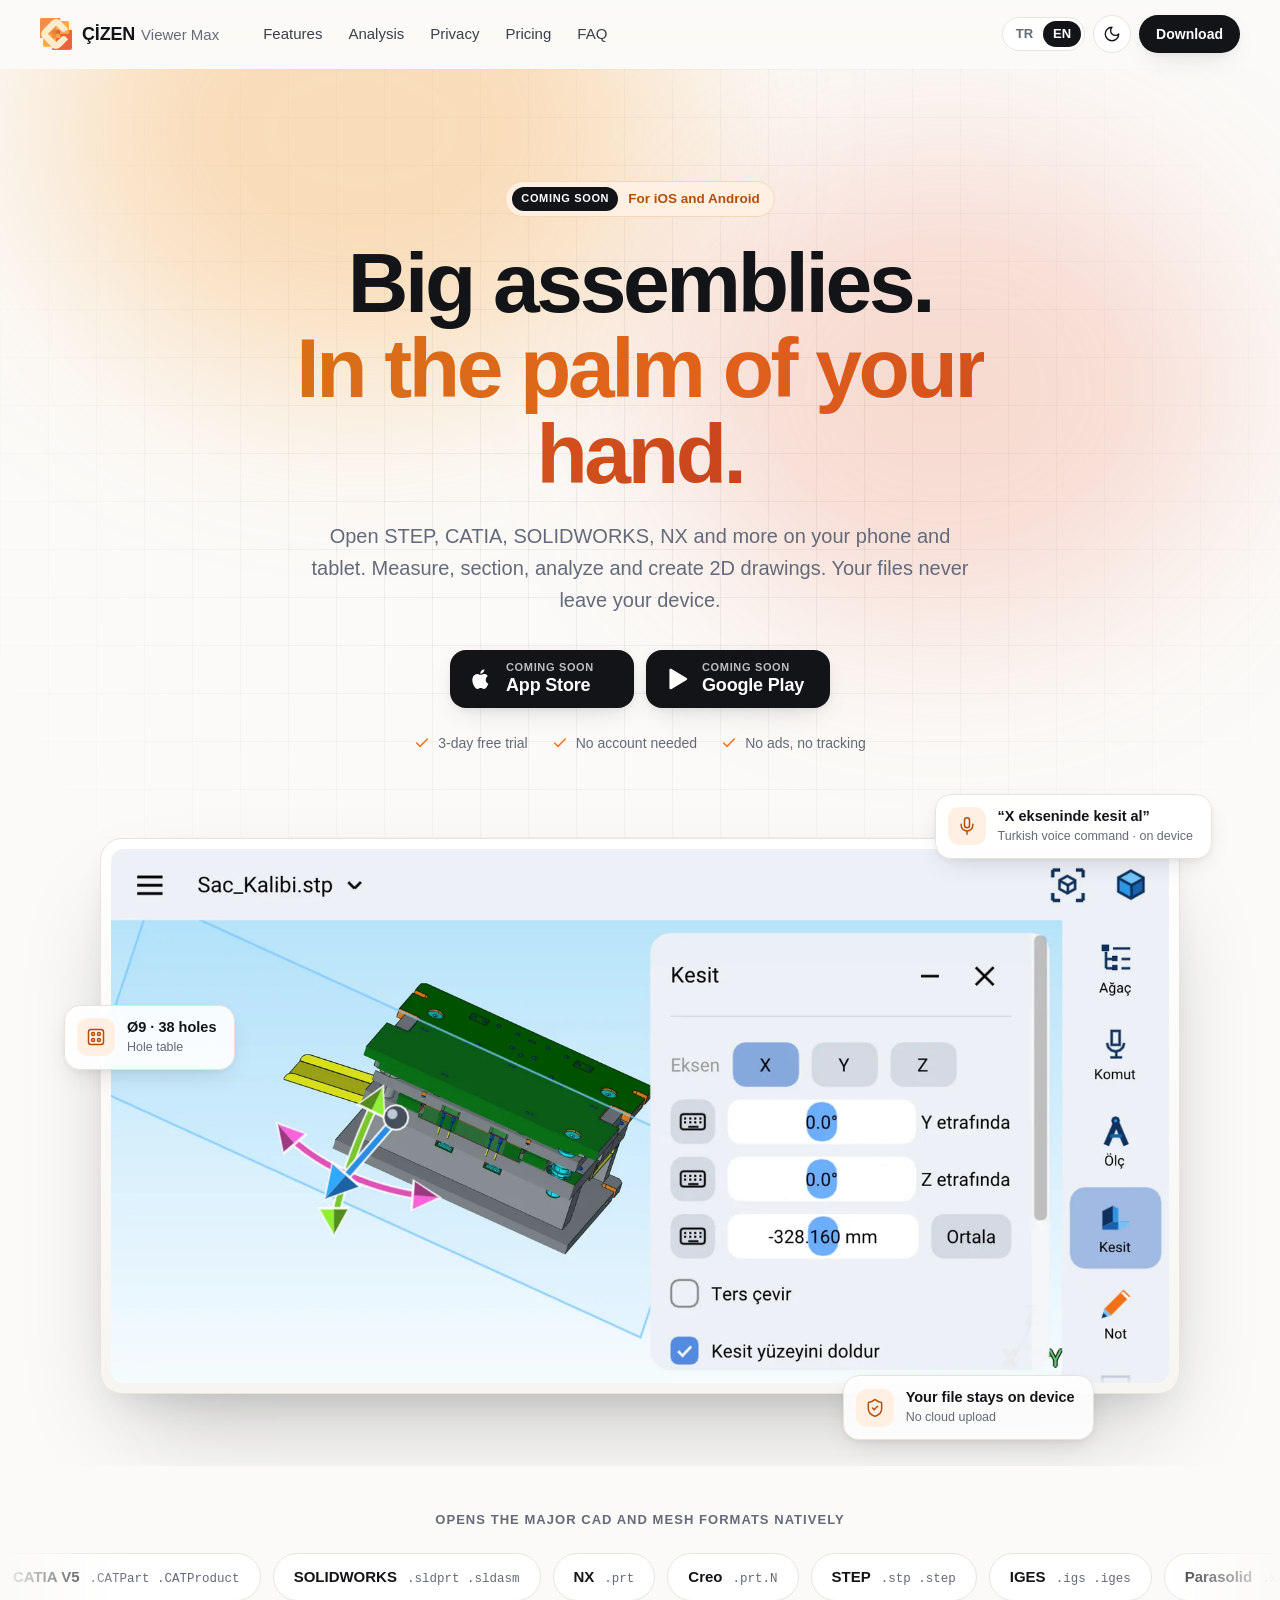
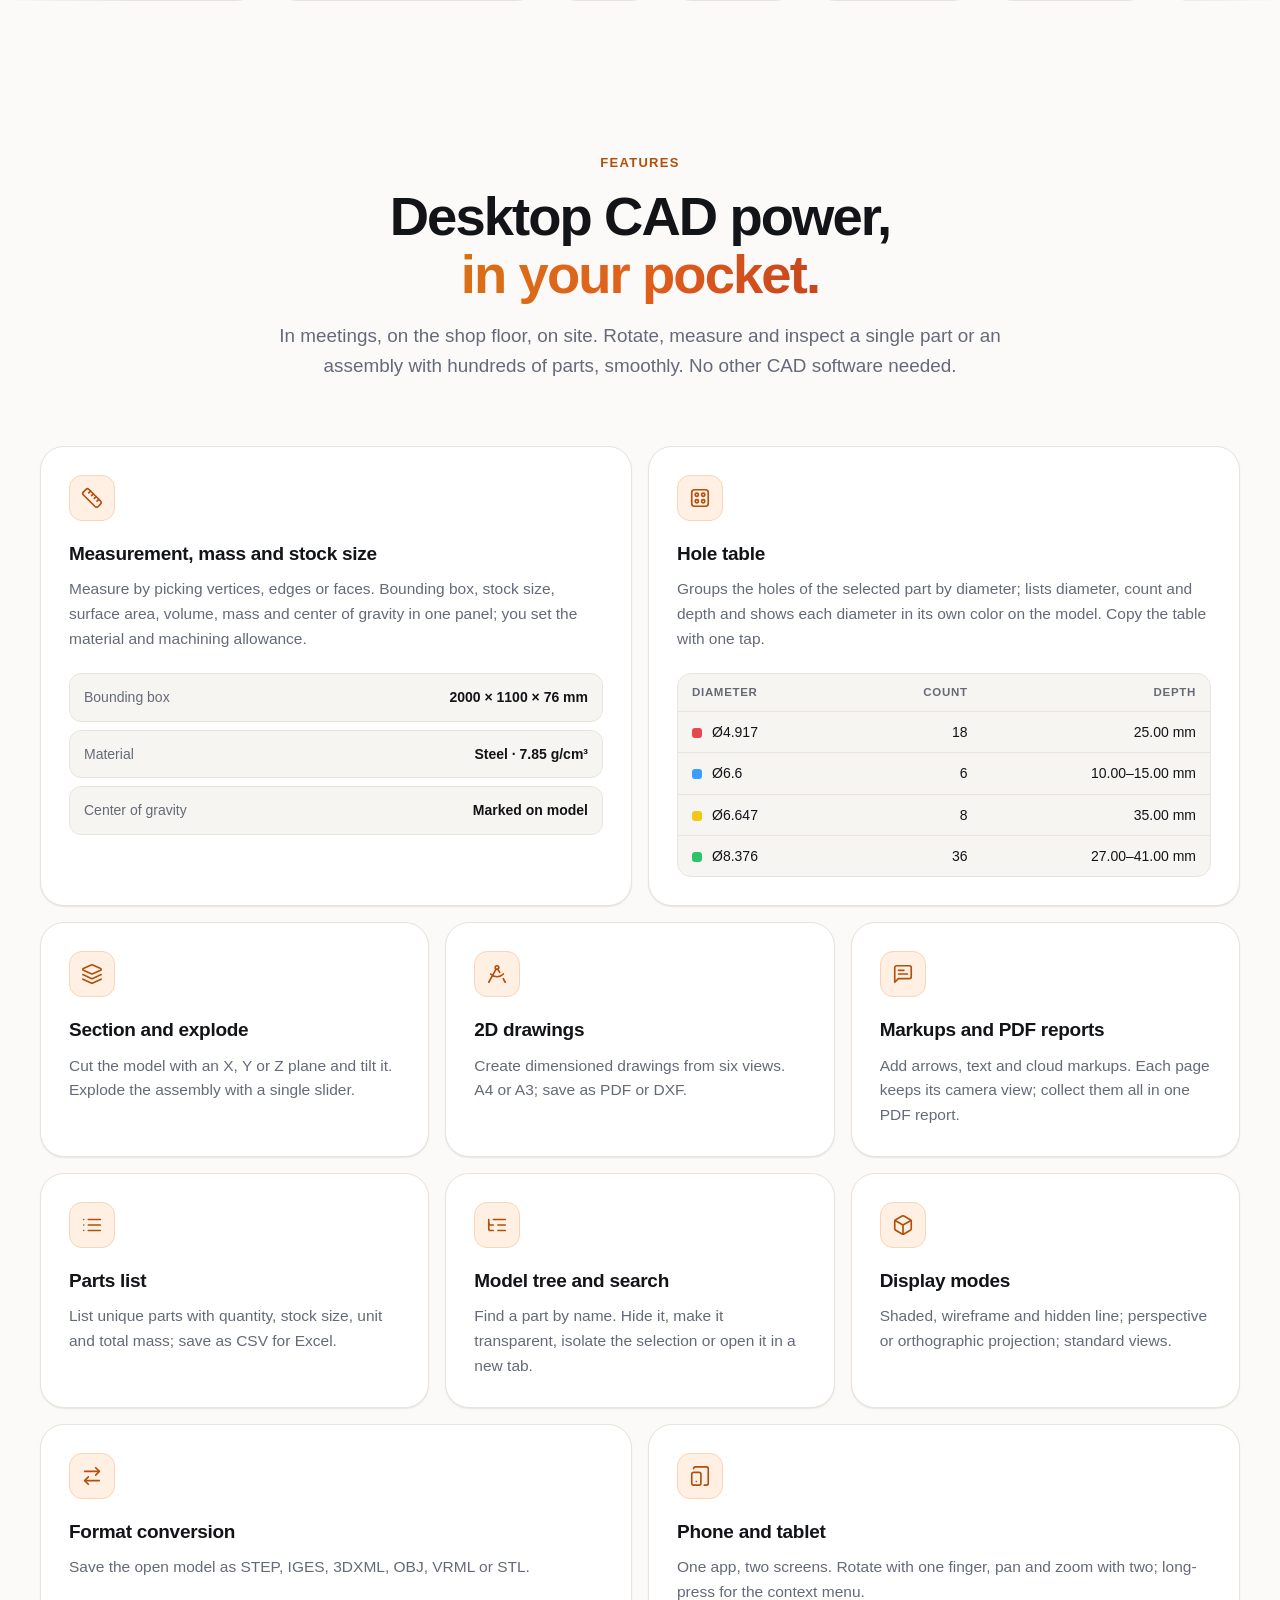
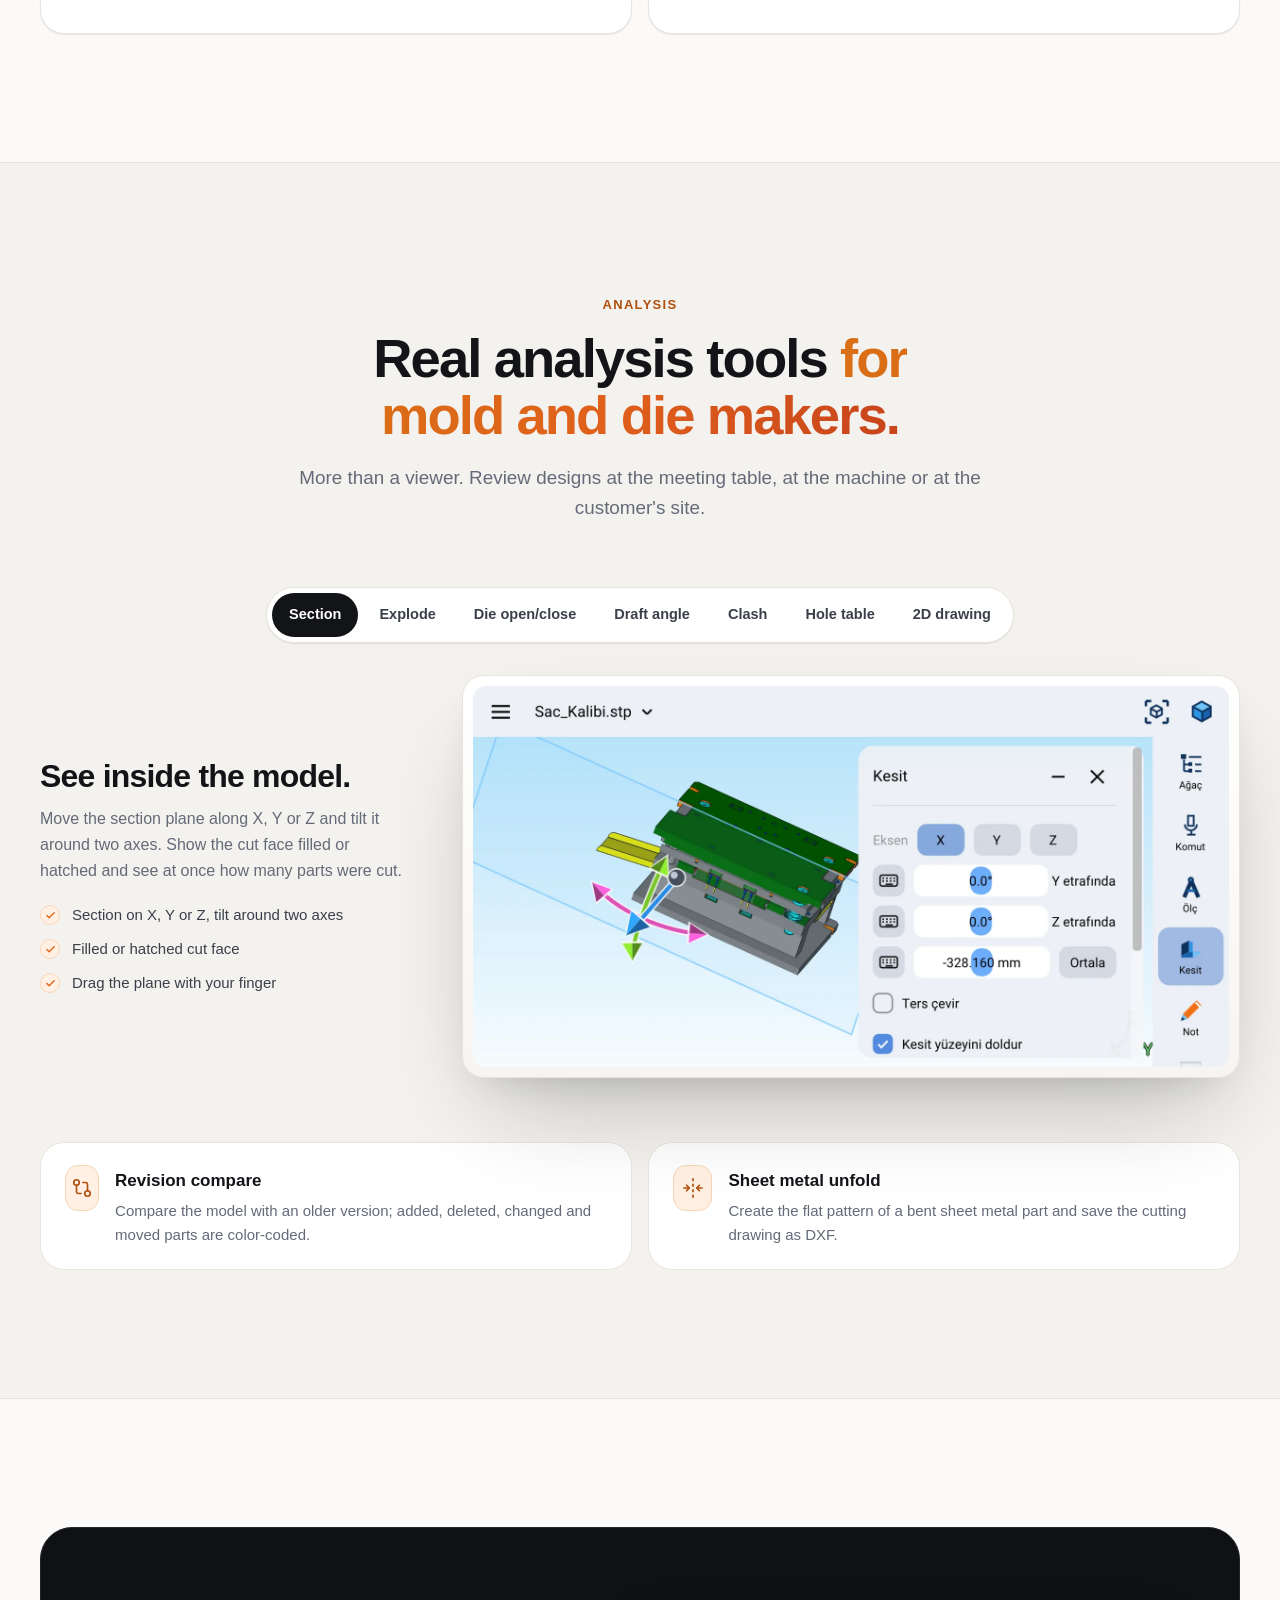
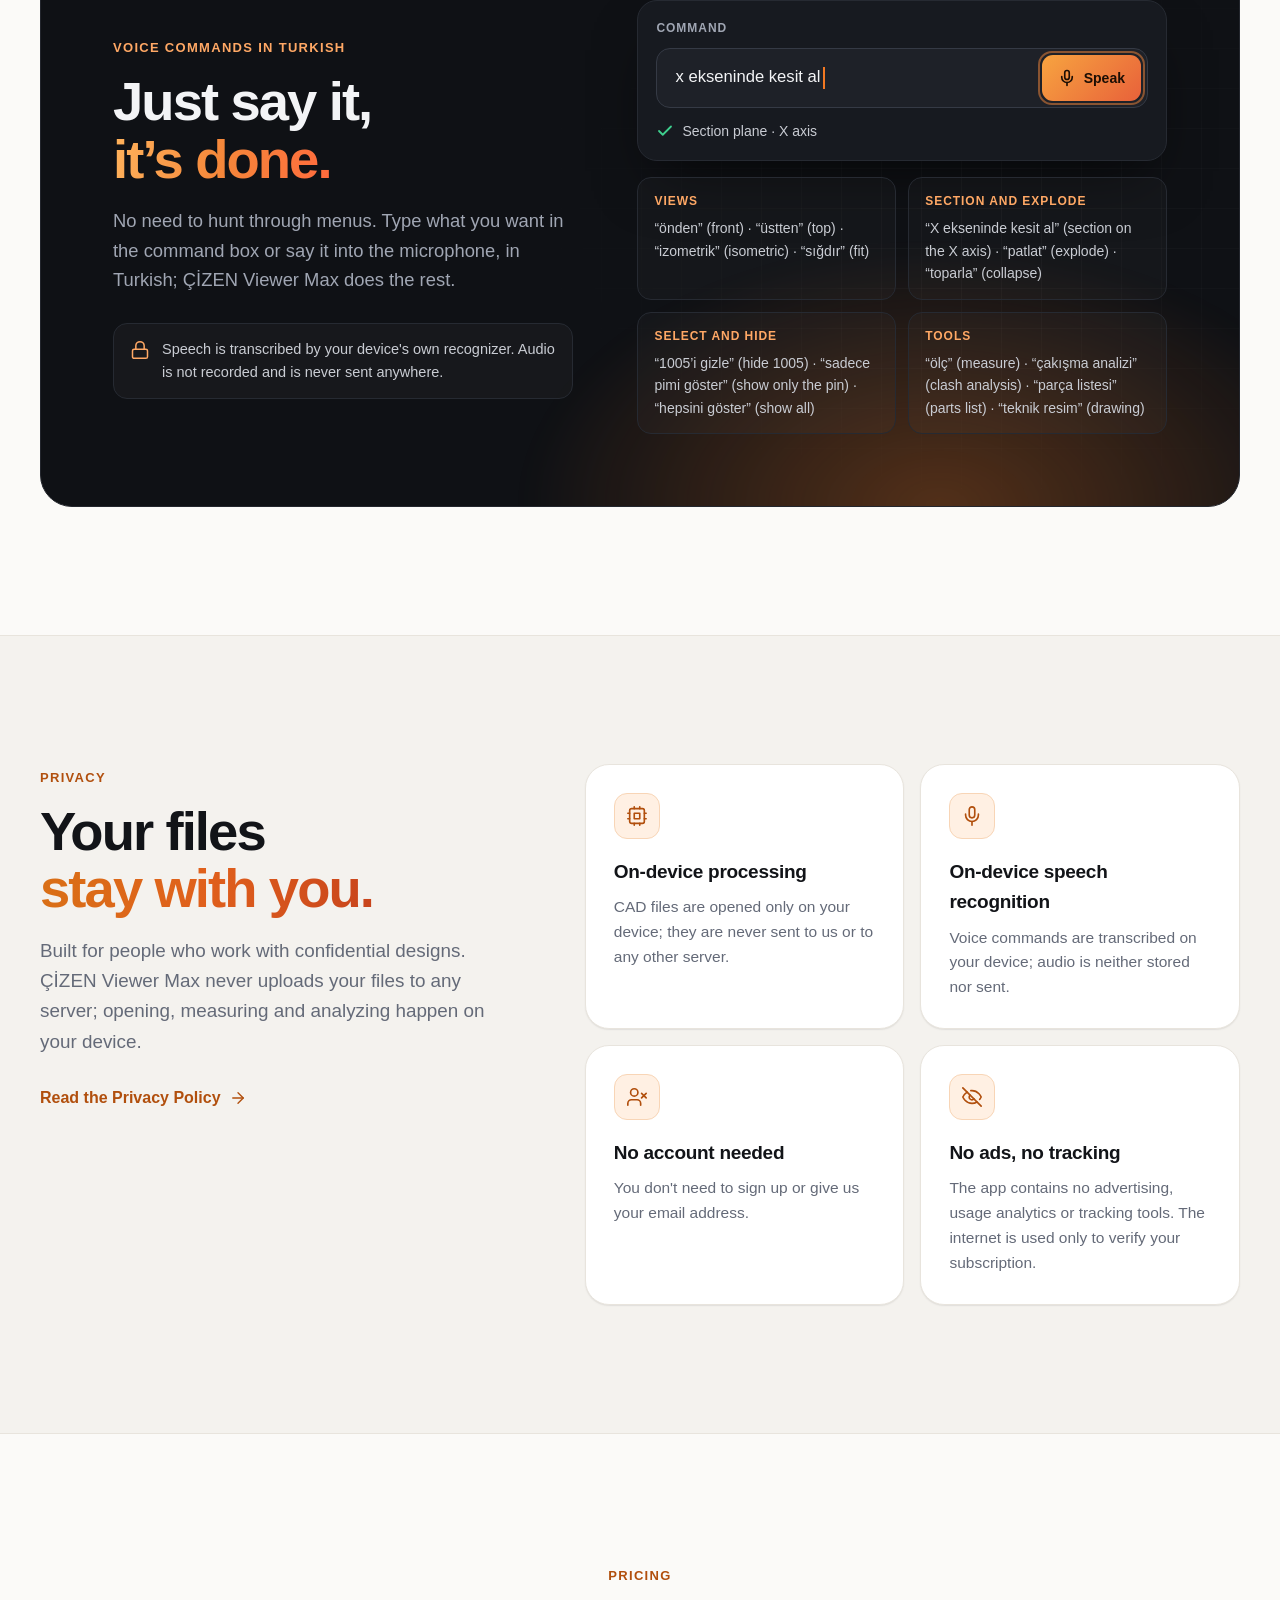
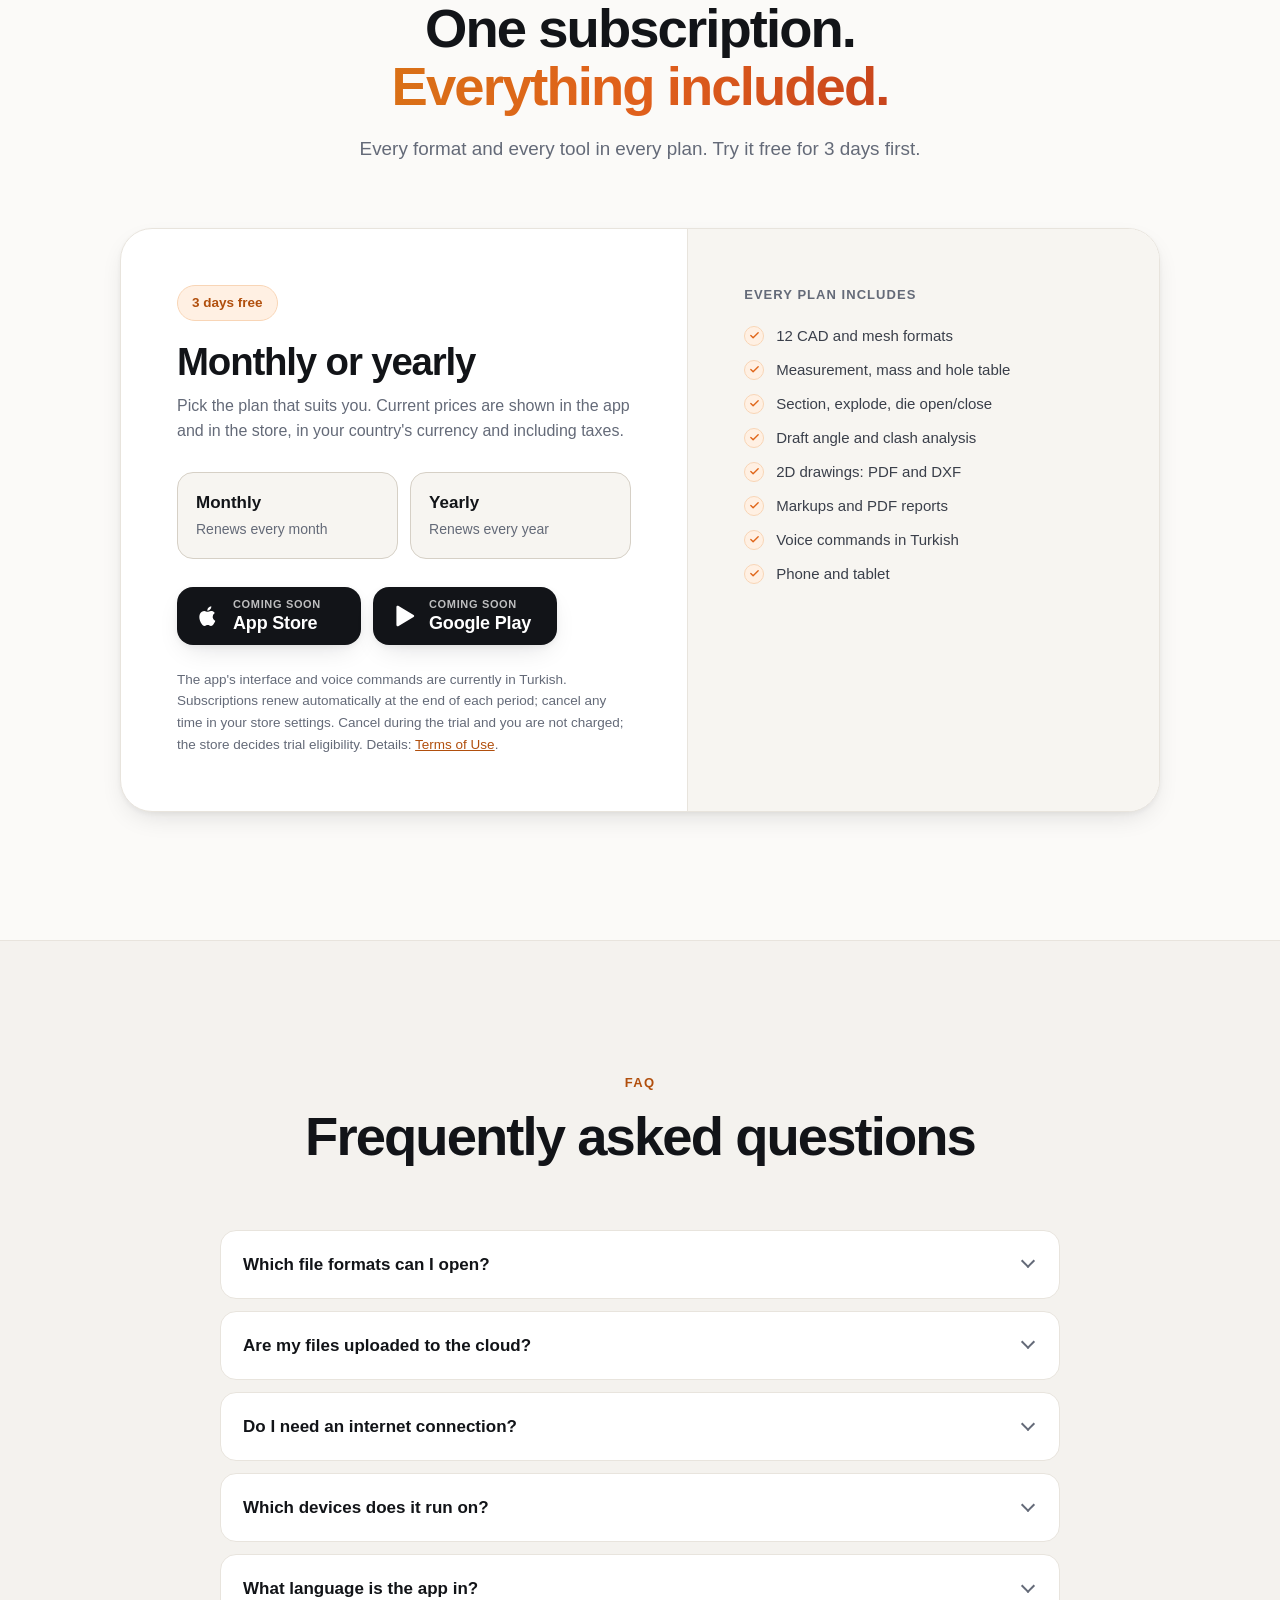
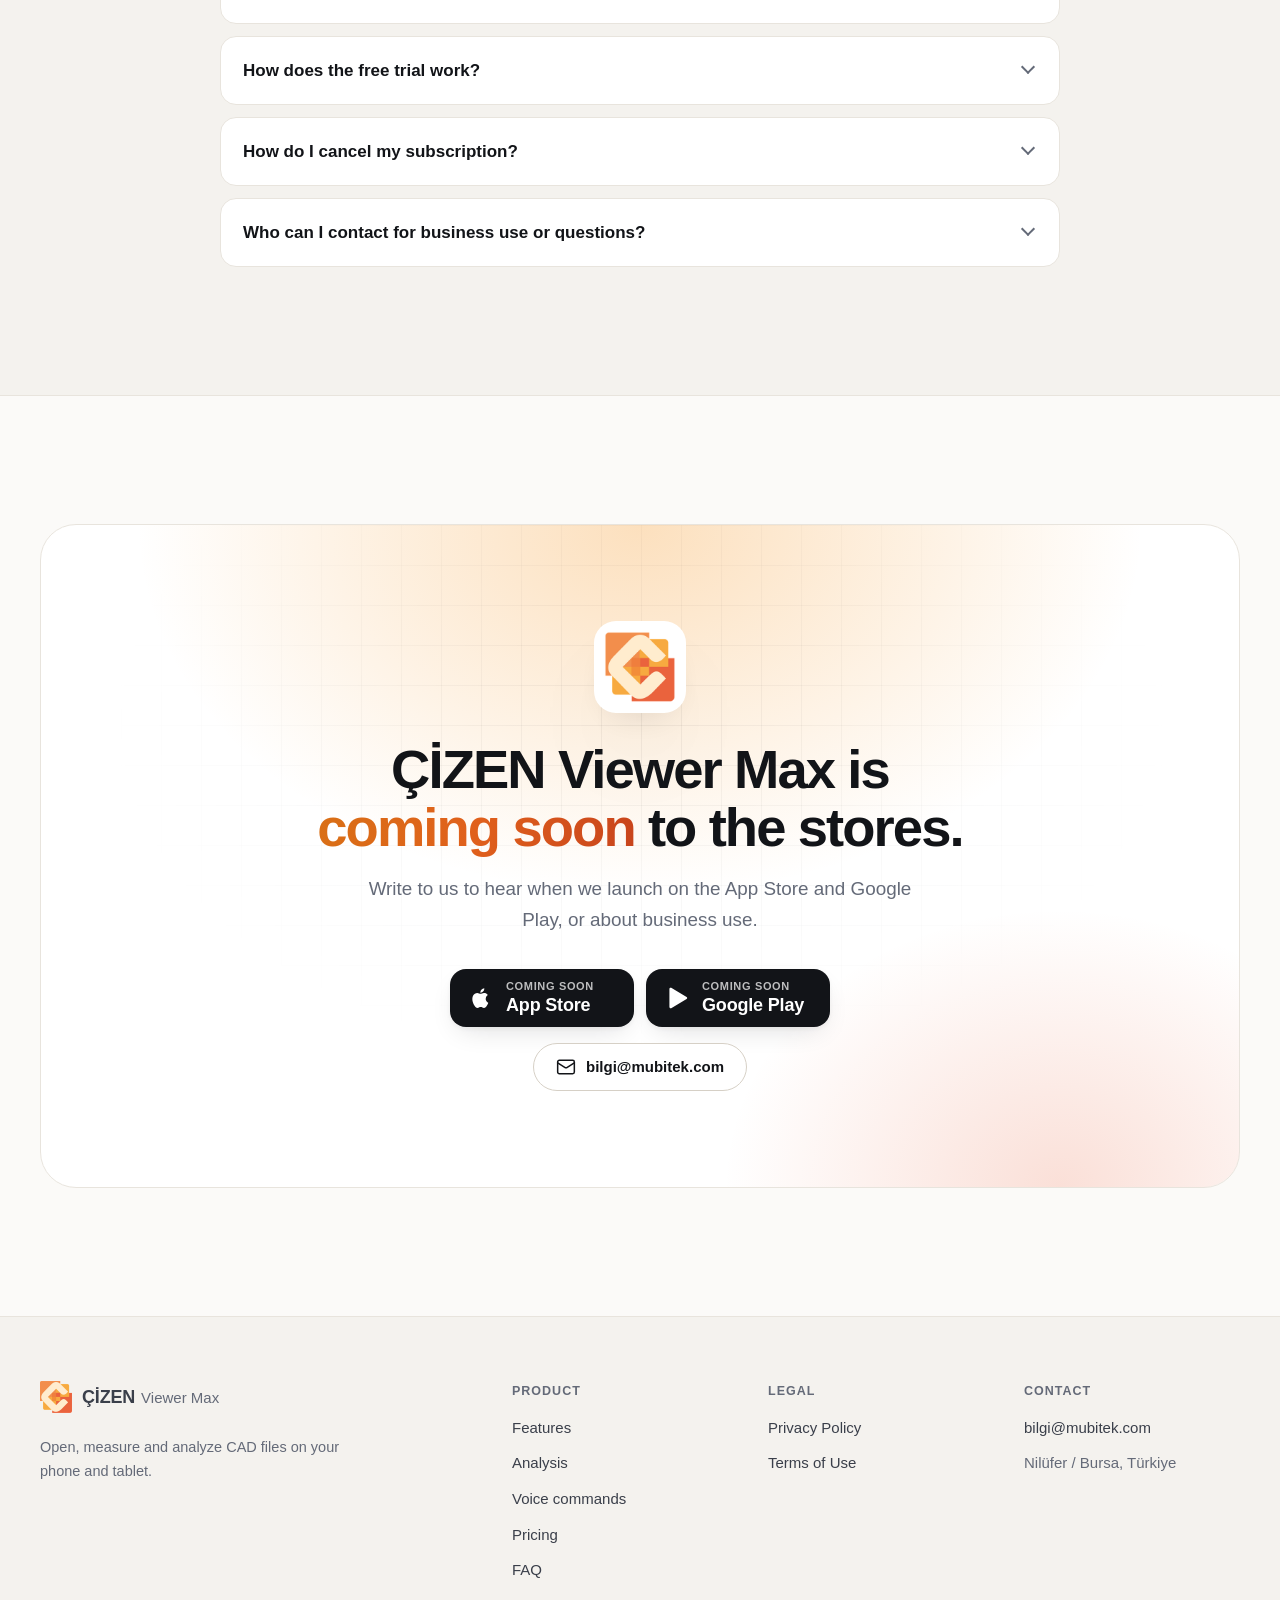
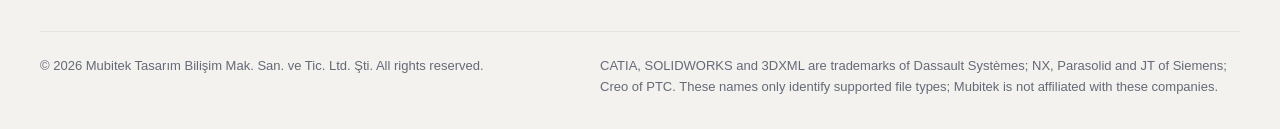
==== en/index.html @ 4d15fd70 "feat: publish the ÇİZEN Viewer Max website Add the Turkish and English marketing pages, privacy poli" ====
<!doctype html>
<html lang="en">
<head>
<meta charset="utf-8">
<meta name="viewport" content="width=device-width, initial-scale=1, viewport-fit=cover">
<title>ÇİZEN Viewer Max · Open CAD files on your phone and tablet</title>
<meta name="description" content="Open STEP, CATIA, SOLIDWORKS, NX, Creo and more on iPhone, iPad and Android. Measure, section, analyze and create 2D drawings. Your files never leave your device.">
<link rel="canonical" href="https://evoksoftwareorganization.github.io/cizenviewer-max-web/en/">
<link rel="alternate" hreflang="tr" href="https://evoksoftwareorganization.github.io/cizenviewer-max-web/">
<link rel="alternate" hreflang="en" href="https://evoksoftwareorganization.github.io/cizenviewer-max-web/en/">
<link rel="alternate" hreflang="x-default" href="https://evoksoftwareorganization.github.io/cizenviewer-max-web/">
<meta property="og:url" content="https://evoksoftwareorganization.github.io/cizenviewer-max-web/en/">
<meta name="theme-color" content="#fbfaf8" media="(prefers-color-scheme: light)">
<meta name="theme-color" content="#0a0b0e" media="(prefers-color-scheme: dark)">
<meta property="og:type" content="website">
<meta property="og:site_name" content="ÇİZEN Viewer Max">
<meta property="og:title" content="ÇİZEN Viewer Max · Open CAD files on your phone and tablet">
<meta property="og:description" content="Open STEP, CATIA, SOLIDWORKS, NX, Creo and more on iPhone, iPad and Android. Measure, section, analyze and create 2D drawings. Your files never leave your device.">
<meta property="og:image" content="https://evoksoftwareorganization.github.io/cizenviewer-max-web/assets/img/og-image.jpg">
<meta property="og:image:width" content="1200">
<meta property="og:image:height" content="628">
<meta property="og:locale" content="en_US">
<meta name="twitter:card" content="summary_large_image">
<link rel="icon" type="image/png" sizes="32x32" href="../assets/img/favicon-32.png">
<link rel="icon" type="image/png" sizes="64x64" href="../assets/img/favicon-64.png">
<link rel="apple-touch-icon" href="../assets/img/apple-touch-icon.png">
<link rel="stylesheet" href="../assets/style.css?v=20261118-1">
<script>(function(){var d=document.documentElement,t;d.classList.add('js');try{t=localStorage.getItem('cizen-theme')}catch(e){}if(t!=='light'&&t!=='dark'){t=window.matchMedia&&matchMedia('(prefers-color-scheme: dark)').matches?'dark':'light'}d.setAttribute('data-theme',t)})();</script>
<script src="../assets/site.js?v=20261118-1" defer></script>
<script type="application/ld+json">{"@context": "https://schema.org", "@type": "SoftwareApplication", "name": "ÇİZEN Viewer Max", "operatingSystem": "iOS, iPadOS, Android", "applicationCategory": "DesignApplication", "description": "Open STEP, CATIA, SOLIDWORKS, NX, Creo and more on iPhone, iPad and Android. Measure, section, analyze and create 2D drawings. Your files never leave your device.", "inLanguage": "en", "url": "https://evoksoftwareorganization.github.io/cizenviewer-max-web/en/", "image": "https://evoksoftwareorganization.github.io/cizenviewer-max-web/assets/img/og-image.jpg", "publisher": {"@type": "Organization", "name": "Mubitek Tasarım Bilişim Mak. San. ve Tic. Ltd. Şti.", "email": "bilgi@mubitek.com"}}</script>
</head>
<body>
<a class="skip" href="#main">Skip to content</a>
<header class="nav" data-nav>
  <div class="container nav-inner">
    <a class="brand" href="../en/" aria-label="ÇİZEN Viewer Max – Home">
      <img src="../assets/img/mark.png" width="32" height="32" alt="">
      <span class="brand-name">ÇİZEN<span>Viewer Max</span></span>
    </a>
    <nav class="nav-links" id="nav-menu" aria-label="Main menu">
        <a href="#features">Features</a>
        <a href="#analysis">Analysis</a>
        <a href="#privacy">Privacy</a>
        <a href="#pricing">Pricing</a>
        <a href="#faq">FAQ</a>
    </nav>
    <div class="nav-actions">
      <div class="lang" role="group" aria-label="Language"><a href="../" hreflang="tr" lang="tr">TR</a><span aria-current="true">EN</span></div>
      <button class="icon-btn theme-toggle" type="button" aria-label="Dark mode" aria-pressed="false" data-theme-toggle><svg class="i i-moon" viewBox="0 0 24 24" aria-hidden="true"><path d="M12 3a6 6 0 0 0 9 9 9 9 0 1 1-9-9Z"/></svg><svg class="i i-sun" viewBox="0 0 24 24" aria-hidden="true"><circle cx="12" cy="12" r="4"/><path d="M12 2v2M12 20v2M4.93 4.93l1.41 1.41M17.66 17.66l1.41 1.41M2 12h2M20 12h2M6.34 17.66l-1.41 1.41M19.07 4.93l-1.41 1.41"/></svg></button>
      <a class="btn btn-sm btn-primary nav-cta" href="#download">Download</a>
      <button class="icon-btn menu-toggle" type="button" aria-label="Menu" aria-expanded="false" aria-controls="nav-menu" data-menu-toggle><svg class="i i-menu" viewBox="0 0 24 24" aria-hidden="true"><path d="M4 7h16M4 12h16M4 17h16"/></svg><svg class="i i-close" viewBox="0 0 24 24" aria-hidden="true"><path d="M18 6 6 18M6 6l12 12"/></svg></button>
    </div>
  </div>
</header>

<main id="main">
  <section class="hero">
    <div class="hero-bg" aria-hidden="true"><div class="grid-bg"></div><div class="glow g1"></div><div class="glow g2"></div></div>
    <div class="container">
      <div class="hero-copy">
        <span class="eyebrow"><b>Coming soon</b>For iOS and Android</span>
        <h1>Big assemblies.<br><span class="grad">In the palm of your hand.</span></h1>
        <p class="lead">Open STEP, CATIA, SOLIDWORKS, NX and more on your phone and tablet. Measure, section, analyze and create 2D drawings. Your files never leave your device.</p>
        <div class="store-row">
          <a class="store" data-store="ios"><svg viewBox="0 0 24 24" aria-hidden="true"><path d="M16.37 12.62c-.02-2.3 1.88-3.4 1.96-3.46-1.07-1.56-2.73-1.78-3.32-1.8-1.41-.14-2.76.83-3.48.83-.72 0-1.82-.81-3-.79-1.54.02-2.96.9-3.76 2.28-1.6 2.78-.41 6.9 1.15 9.16.76 1.1 1.67 2.34 2.86 2.3 1.15-.05 1.58-.74 2.97-.74 1.38 0 1.77.74 2.98.72 1.23-.02 2.01-1.12 2.76-2.23.87-1.28 1.23-2.52 1.25-2.58-.03-.01-2.4-.92-2.42-3.66zM14.1 5.86c.63-.77 1.06-1.83.94-2.89-.91.04-2.01.61-2.66 1.37-.58.67-1.1 1.76-.96 2.8 1.01.08 2.05-.51 2.68-1.28z"/></svg><span class="store-text"><small><span class="s-soon">Coming soon</span><span class="s-live">Download on the</span></small><strong>App Store</strong></span></a>
          <a class="store" data-store="android"><svg viewBox="0 0 24 24" aria-hidden="true"><path d="M5 3.6v16.8a1.1 1.1 0 0 0 1.66.95l14.2-8.4a1.1 1.1 0 0 0 0-1.9L6.66 2.65A1.1 1.1 0 0 0 5 3.6Z"/></svg><span class="store-text"><small><span class="s-soon">Coming soon</span><span class="s-live">Get it on</span></small><strong>Google Play</strong></span></a>
        </div>
        <ul class="hero-points">
          <li><svg class="i" viewBox="0 0 24 24" aria-hidden="true"><path d="M20 6 9 17l-5-5"/></svg>3-day free trial</li>
          <li><svg class="i" viewBox="0 0 24 24" aria-hidden="true"><path d="M20 6 9 17l-5-5"/></svg>No account needed</li>
          <li><svg class="i" viewBox="0 0 24 24" aria-hidden="true"><path d="M20 6 9 17l-5-5"/></svg>No ads, no tracking</li>
        </ul>
      </div>
      <div class="hero-visual">
        <figure class="shot-frame">
          <img class="shot-light" src="../assets/img/screens/kesit.webp" srcset="../assets/img/screens/kesit-960.webp 960w, ../assets/img/screens/kesit.webp 1600w" sizes="(max-width: 1100px) 100vw, 1080px" width="1600" height="808" alt="A die assembly sectioned on the X axis in ÇİZEN Viewer Max" fetchpriority="high">
          <img class="shot-dark" src="../assets/img/screens/tema-koyu.webp" srcset="../assets/img/screens/tema-koyu-960.webp 960w, ../assets/img/screens/tema-koyu.webp 1600w" sizes="(max-width: 1100px) 100vw, 1080px" width="1600" height="808" alt="A die assembly opened in dark theme in ÇİZEN Viewer Max" fetchpriority="high">
        </figure>
        <div class="float f1" aria-hidden="true"><span class="ic"><svg class="i" viewBox="0 0 24 24" aria-hidden="true"><rect x="3" y="3" width="18" height="18" rx="3"/><circle cx="8.5" cy="8.5" r="1.8"/><circle cx="15.5" cy="8.5" r="1.8"/><circle cx="8.5" cy="15.5" r="1.8"/><circle cx="15.5" cy="15.5" r="1.8"/></svg></span><span><strong>Ø9 · 38 holes</strong><small>Hole table</small></span></div>
        <div class="float f2" aria-hidden="true"><span class="ic"><svg class="i" viewBox="0 0 24 24" aria-hidden="true"><rect x="9" y="2" width="6" height="12" rx="3"/><path d="M19 10v1a7 7 0 0 1-14 0v-1"/><path d="M12 18v4"/></svg></span><span><strong lang="tr">“X ekseninde kesit al”</strong><small>Turkish voice command · on device</small></span></div>
        <div class="float f3" aria-hidden="true"><span class="ic"><svg class="i" viewBox="0 0 24 24" aria-hidden="true"><path d="M20 13c0 5-3.5 7.5-7.66 8.95a1 1 0 0 1-.67-.01C7.5 20.5 4 18 4 13V6a1 1 0 0 1 1-1c2 0 4.5-1.2 6.24-2.72a1.17 1.17 0 0 1 1.52 0C14.51 3.81 17 5 19 5a1 1 0 0 1 1 1z"/><path d="m9 12 2 2 4-4"/></svg></span><span><strong>Your file stays on device</strong><small>No cloud upload</small></span></div>
      </div>
    </div>
  </section>

  <section class="formats" aria-label="Opens the major CAD and mesh formats natively">
    <p class="formats-label">Opens the major CAD and mesh formats natively</p>
    <div class="marquee"><ul class="marquee-track"><li class="fmt"><b>CATIA V5</b><code>.CATPart .CATProduct</code></li><li class="fmt"><b>SOLIDWORKS</b><code>.sldprt .sldasm</code></li><li class="fmt"><b>NX</b><code>.prt</code></li><li class="fmt"><b>Creo</b><code>.prt.N</code></li><li class="fmt"><b>STEP</b><code>.stp .step</code></li><li class="fmt"><b>IGES</b><code>.igs .iges</code></li><li class="fmt"><b>Parasolid</b><code>.x_t</code></li><li class="fmt"><b>JT</b><code>.jt</code></li><li class="fmt"><b>3DXML</b><code>.3dxml</code></li><li class="fmt"><b>STL</b><code>.stl</code></li><li class="fmt"><b>OBJ</b><code>.obj</code></li><li class="fmt"><b>VRML</b><code>.wrl</code></li><li class="fmt" aria-hidden="true"><b>CATIA V5</b><code>.CATPart .CATProduct</code></li><li class="fmt" aria-hidden="true"><b>SOLIDWORKS</b><code>.sldprt .sldasm</code></li><li class="fmt" aria-hidden="true"><b>NX</b><code>.prt</code></li><li class="fmt" aria-hidden="true"><b>Creo</b><code>.prt.N</code></li><li class="fmt" aria-hidden="true"><b>STEP</b><code>.stp .step</code></li><li class="fmt" aria-hidden="true"><b>IGES</b><code>.igs .iges</code></li><li class="fmt" aria-hidden="true"><b>Parasolid</b><code>.x_t</code></li><li class="fmt" aria-hidden="true"><b>JT</b><code>.jt</code></li><li class="fmt" aria-hidden="true"><b>3DXML</b><code>.3dxml</code></li><li class="fmt" aria-hidden="true"><b>STL</b><code>.stl</code></li><li class="fmt" aria-hidden="true"><b>OBJ</b><code>.obj</code></li><li class="fmt" aria-hidden="true"><b>VRML</b><code>.wrl</code></li></ul></div>
  </section>

  <section class="section" id="features">
    <div class="container">
      <div class="section-head reveal">
        <span class="kicker">Features</span>
        <h2>Desktop CAD power, <span class="grad">in your pocket.</span></h2>
        <p>In meetings, on the shop floor, on site. Rotate, measure and inspect a single part or an assembly with hundreds of parts, smoothly. No other CAD software needed.</p>
      </div>
      <div class="bento">
        <article class="card span-3 span-wide reveal"><span class="ic-tile"><svg class="i" viewBox="0 0 24 24" aria-hidden="true"><path d="M21.3 15.3a2.4 2.4 0 0 1 0 3.4l-2.6 2.6a2.4 2.4 0 0 1-3.4 0L2.7 8.7a2.41 2.41 0 0 1 0-3.4l2.6-2.6a2.41 2.41 0 0 1 3.4 0Z"/><path d="m14.5 12.5 2-2"/><path d="m11.5 9.5 2-2"/><path d="m8.5 6.5 2-2"/><path d="m17.5 15.5 2-2"/></svg></span><h3>Measurement, mass and stock size</h3><p>Measure by picking vertices, edges or faces. Bounding box, stock size, surface area, volume, mass and center of gravity in one panel; you set the material and machining allowance.</p><div class="readout" aria-hidden="true"><div><span>Bounding box</span><b>2000 × 1100 × 76 mm</b></div><div><span>Material</span><b>Steel · 7.85 g/cm³</b></div><div><span>Center of gravity</span><b>Marked on model</b></div></div></article>
        <article class="card span-3 span-wide reveal" style="--d:80ms"><span class="ic-tile"><svg class="i" viewBox="0 0 24 24" aria-hidden="true"><rect x="3" y="3" width="18" height="18" rx="3"/><circle cx="8.5" cy="8.5" r="1.8"/><circle cx="15.5" cy="8.5" r="1.8"/><circle cx="8.5" cy="15.5" r="1.8"/><circle cx="15.5" cy="15.5" r="1.8"/></svg></span><h3>Hole table</h3><p>Groups the holes of the selected part by diameter; lists diameter, count and depth and shows each diameter in its own color on the model. Copy the table with one tap.</p><div class="mini" aria-hidden="true"><div class="mini-row"><span>Diameter</span><span>Count</span><span>Depth</span></div><div class="mini-row"><span><i class="sw" style="background:#e5484d"></i>Ø4.917</span><span>18</span><span>25.00 mm</span></div><div class="mini-row"><span><i class="sw" style="background:#3b9eff"></i>Ø6.6</span><span>6</span><span>10.00–15.00 mm</span></div><div class="mini-row"><span><i class="sw" style="background:#f5c518"></i>Ø6.647</span><span>8</span><span>35.00 mm</span></div><div class="mini-row"><span><i class="sw" style="background:#30c26b"></i>Ø8.376</span><span>36</span><span>27.00–41.00 mm</span></div></div></article>
        <article class="card span-2 reveal" style="--d:0ms"><span class="ic-tile"><svg class="i" viewBox="0 0 24 24" aria-hidden="true"><path d="m12.83 2.18a2 2 0 0 0-1.66 0L2.6 6.08a1 1 0 0 0 0 1.83l8.58 3.91a2 2 0 0 0 1.66 0l8.58-3.9a1 1 0 0 0 0-1.83Z"/><path d="m22 17.65-9.17 4.16a2 2 0 0 1-1.66 0L2 17.65"/><path d="m22 12.65-9.17 4.16a2 2 0 0 1-1.66 0L2 12.65"/></svg></span><h3>Section and explode</h3><p>Cut the model with an X, Y or Z plane and tilt it. Explode the assembly with a single slider.</p></article>
        <article class="card span-2 reveal" style="--d:70ms"><span class="ic-tile"><svg class="i" viewBox="0 0 24 24" aria-hidden="true"><circle cx="12" cy="5" r="2"/><path d="m3 21 8.02-14.26"/><path d="m12.99 6.74 1.93 3.44"/><path d="M19 12c-3.87 4-10.13 4-14 0"/><path d="m21 21-2.16-3.84"/></svg></span><h3>2D drawings</h3><p>Create dimensioned drawings from six views. A4 or A3; save as PDF or DXF.</p></article>
        <article class="card span-2 span-wide reveal" style="--d:140ms"><span class="ic-tile"><svg class="i" viewBox="0 0 24 24" aria-hidden="true"><path d="M21 15a2 2 0 0 1-2 2H7l-4 4V5a2 2 0 0 1 2-2h14a2 2 0 0 1 2 2z"/><path d="M13 8H7"/><path d="M17 12H7"/></svg></span><h3>Markups and PDF reports</h3><p>Add arrows, text and cloud markups. Each page keeps its camera view; collect them all in one PDF report.</p></article>
        <article class="card span-2 reveal" style="--d:0ms"><span class="ic-tile"><svg class="i" viewBox="0 0 24 24" aria-hidden="true"><path d="M8 6h13"/><path d="M8 12h13"/><path d="M8 18h13"/><path d="M3 6h.01"/><path d="M3 12h.01"/><path d="M3 18h.01"/></svg></span><h3>Parts list</h3><p>List unique parts with quantity, stock size, unit and total mass; save as CSV for Excel.</p></article>
        <article class="card span-2 reveal" style="--d:70ms"><span class="ic-tile"><svg class="i" viewBox="0 0 24 24" aria-hidden="true"><path d="M21 12h-8"/><path d="M21 6H8"/><path d="M21 18h-8"/><path d="M3 6v4c0 1.1.9 2 2 2h3"/><path d="M3 10v6c0 1.1.9 2 2 2h3"/></svg></span><h3>Model tree and search</h3><p>Find a part by name. Hide it, make it transparent, isolate the selection or open it in a new tab.</p></article>
        <article class="card span-2 span-wide reveal" style="--d:140ms"><span class="ic-tile"><svg class="i" viewBox="0 0 24 24" aria-hidden="true"><path d="M21 8a2 2 0 0 0-1-1.73l-7-4a2 2 0 0 0-2 0l-7 4A2 2 0 0 0 3 8v8a2 2 0 0 0 1 1.73l7 4a2 2 0 0 0 2 0l7-4A2 2 0 0 0 21 16Z"/><path d="m3.3 7 8.7 5 8.7-5"/><path d="M12 22V12"/></svg></span><h3>Display modes</h3><p>Shaded, wireframe and hidden line; perspective or orthographic projection; standard views.</p></article>
        <article class="card span-3 reveal" style="--d:0ms"><span class="ic-tile"><svg class="i" viewBox="0 0 24 24" aria-hidden="true"><path d="m16 3 4 4-4 4"/><path d="M20 7H4"/><path d="m8 21-4-4 4-4"/><path d="M4 17h16"/></svg></span><h3>Format conversion</h3><p>Save the open model as STEP, IGES, 3DXML, OBJ, VRML or STL.</p></article>
        <article class="card span-3 reveal" style="--d:70ms"><span class="ic-tile"><svg class="i" viewBox="0 0 24 24" aria-hidden="true"><rect width="10" height="14" x="3" y="8" rx="2"/><path d="M5 4a2 2 0 0 1 2-2h12a2 2 0 0 1 2 2v16a2 2 0 0 1-2 2h-2.4"/><path d="M8 18h.01"/></svg></span><h3>Phone and tablet</h3><p>One app, two screens. Rotate with one finger, pan and zoom with two; long-press for the context menu.</p></article>
      </div>
    </div>
  </section>

  <section class="section section-alt" id="analysis">
    <div class="container">
      <div class="section-head reveal">
        <span class="kicker">Analysis</span>
        <h2>Real analysis tools <span class="grad">for mold and die makers.</span></h2>
        <p>More than a viewer. Review designs at the meeting table, at the machine or at the customer's site.</p>
      </div>
      <div class="showcase reveal" data-tabs>
        <div class="tablist" role="tablist" aria-label="Analysis tools">
          <button type="button" role="tab" id="tab-kesit" aria-controls="panel-kesit" aria-selected="true">Section</button>
          <button type="button" role="tab" id="tab-patlat" aria-controls="panel-patlat" aria-selected="false" tabindex="-1">Explode</button>
          <button type="button" role="tab" id="tab-kalip-ac-kapa" aria-controls="panel-kalip-ac-kapa" aria-selected="false" tabindex="-1">Die open/close</button>
          <button type="button" role="tab" id="tab-cikma-acisi" aria-controls="panel-cikma-acisi" aria-selected="false" tabindex="-1">Draft angle</button>
          <button type="button" role="tab" id="tab-cakisma" aria-controls="panel-cakisma" aria-selected="false" tabindex="-1">Clash</button>
          <button type="button" role="tab" id="tab-delikler" aria-controls="panel-delikler" aria-selected="false" tabindex="-1">Hole table</button>
          <button type="button" role="tab" id="tab-resim-2d" aria-controls="panel-resim-2d" aria-selected="false" tabindex="-1">2D drawing</button>
        </div>
        <div class="tabpanel" role="tabpanel" id="panel-kesit" aria-labelledby="tab-kesit" tabindex="0">
          <div class="tp-copy"><h3>See inside the model.</h3><p>Move the section plane along X, Y or Z and tilt it around two axes. Show the cut face filled or hatched and see at once how many parts were cut.</p><ul class="checks"><li>Section on X, Y or Z, tilt around two axes</li><li>Filled or hatched cut face</li><li>Drag the plane with your finger</li></ul></div>
          <figure class="shot-frame"><img src="../assets/img/screens/kesit.webp" srcset="../assets/img/screens/kesit-960.webp 960w, ../assets/img/screens/kesit.webp 1600w" sizes="(max-width: 1100px) 100vw, 1080px" width="1600" height="808" alt="Die assembly sectioned on the X axis with the section panel" loading="lazy" decoding="async"></figure>
        </div>
        <div class="tabpanel" role="tabpanel" id="panel-patlat" aria-labelledby="tab-patlat" tabindex="0">
          <div class="tp-copy"><h3>Take the assembly apart.</h3><p>Explode the assembly outward from its center with a single slider. Select, inspect and screenshot parts in the exploded view.</p><ul class="checks"><li>Set the explode ratio with a slider</li><li>Select parts in the exploded view</li><li>Reset puts every part back</li></ul></div>
          <figure class="shot-frame"><img src="../assets/img/screens/patlat.webp" srcset="../assets/img/screens/patlat-960.webp 960w, ../assets/img/screens/patlat.webp 1600w" sizes="(max-width: 1100px) 100vw, 1080px" width="1600" height="808" alt="Exploded die assembly" loading="lazy" decoding="async"></figure>
        </div>
        <div class="tabpanel" role="tabpanel" id="panel-kalip-ac-kapa" aria-labelledby="tab-kalip-ac-kapa" tabindex="0">
          <div class="tp-copy"><h3>Animate the die motion.</h3><p>Group the moving parts and give each group a direction and stroke. Play opens the die from closed and closes it again.</p><ul class="checks"><li>Multiple moving groups</li><li>Direction and stroke per group</li><li>Move together or in sequence</li></ul></div>
          <figure class="shot-frame"><img src="../assets/img/screens/kalip-ac-kapa.webp" srcset="../assets/img/screens/kalip-ac-kapa-960.webp 960w, ../assets/img/screens/kalip-ac-kapa.webp 1600w" sizes="(max-width: 1100px) 100vw, 1080px" width="1600" height="808" alt="Upper die group lifted with the die open/close tool" loading="lazy" decoding="async"></figure>
        </div>
        <div class="tabpanel" role="tabpanel" id="panel-cikma-acisi" aria-labelledby="tab-cikma-acisi" tabindex="0">
          <div class="tp-copy"><h3>Will the part release from the mold?</h3><p>Choose the pull direction and the minimum angle. Green is sufficient, blue is sufficient in the opposite direction, red is insufficient or a vertical wall.</p><ul class="checks"><li>X, Y or Z pull direction</li><li>You set the minimum angle</li><li>Clear color-coded result</li></ul></div>
          <figure class="shot-frame"><img src="../assets/img/screens/cikma-acisi.webp" srcset="../assets/img/screens/cikma-acisi-960.webp 960w, ../assets/img/screens/cikma-acisi.webp 1600w" sizes="(max-width: 1100px) 100vw, 1080px" width="1600" height="808" alt="Draft angle analysis in the Z direction" loading="lazy" decoding="async"></figure>
        </div>
        <div class="tabpanel" role="tabpanel" id="panel-cakisma" aria-labelledby="tab-cakisma" tabindex="0">
          <div class="tp-copy"><h3>Do parts interfere?</h3><p>Check visible parts with an adjustable tolerance. Clashing pairs are listed with their depth and clash regions are drawn in red on the model.</p><ul class="checks"><li>Adjustable tolerance (default 0.05 mm)</li><li>Runs in the background on large assemblies</li><li>Tap a row to select both parts</li></ul></div>
          <figure class="shot-frame"><img src="../assets/img/screens/cakisma.webp" srcset="../assets/img/screens/cakisma-960.webp 960w, ../assets/img/screens/cakisma.webp 1600w" sizes="(max-width: 1100px) 100vw, 1080px" width="1600" height="808" alt="Clash analysis result list" loading="lazy" decoding="async"></figure>
        </div>
        <div class="tabpanel" role="tabpanel" id="panel-delikler" aria-labelledby="tab-delikler" tabindex="0">
          <div class="tp-copy"><h3>Count and group holes.</h3><p>Holes in the selected part are grouped by diameter: diameter, count and depth. Each diameter shows in its own color on the model.</p><ul class="checks"><li>Grouped by diameter</li><li>Count and depth</li><li>Copy the table to the clipboard</li></ul></div>
          <figure class="shot-frame"><img src="../assets/img/screens/delikler.webp" srcset="../assets/img/screens/delikler-960.webp 960w, ../assets/img/screens/delikler.webp 1600w" sizes="(max-width: 1100px) 100vw, 1080px" width="1600" height="808" alt="Hole table of the top plate" loading="lazy" decoding="async"></figure>
        </div>
        <div class="tabpanel" role="tabpanel" id="panel-resim-2d" aria-labelledby="tab-resim-2d" tabindex="0">
          <div class="tp-copy"><h3>From model to drawing.</h3><p>Create a drawing from the front, back, left, right, top or bottom view and add distance, horizontal, vertical and diameter dimensions.</p><ul class="checks"><li>Six standard views</li><li>Distance, horizontal, vertical, diameter</li><li>A4 or A3 · PDF and DXF</li></ul></div>
          <figure class="shot-frame"><img src="../assets/img/screens/resim-2d.webp" srcset="../assets/img/screens/resim-2d-960.webp 960w, ../assets/img/screens/resim-2d.webp 1600w" sizes="(max-width: 1100px) 100vw, 1080px" width="1600" height="808" alt="2D drawing with four views on an A4 sheet and the 2D drawing panel" loading="lazy" decoding="async"></figure>
        </div>
      </div>
      <div class="extras">
        <div class="extra reveal"><span class="ic-tile"><svg class="i" viewBox="0 0 24 24" aria-hidden="true"><circle cx="18" cy="18" r="3"/><circle cx="6" cy="6" r="3"/><path d="M13 6h3a2 2 0 0 1 2 2v7"/><path d="M11 18H8a2 2 0 0 1-2-2V9"/></svg></span><div><h3>Revision compare</h3><p>Compare the model with an older version; added, deleted, changed and moved parts are color-coded.</p></div></div>
        <div class="extra reveal"><span class="ic-tile"><svg class="i" viewBox="0 0 24 24" aria-hidden="true"><path d="M2 12h6"/><path d="M22 12h-6"/><path d="M12 2v2"/><path d="M12 8v2"/><path d="M12 14v2"/><path d="M12 20v2"/><path d="m19 9-3 3 3 3"/><path d="m5 15 3-3-3-3"/></svg></span><div><h3>Sheet metal unfold</h3><p>Create the flat pattern of a bent sheet metal part and save the cutting drawing as DXF.</p></div></div>
      </div>
    </div>
  </section>

  <section class="section" id="voice">
    <div class="container">
      <div class="voice reveal">
        <div class="voice-copy">
          <span class="kicker">Voice commands in Turkish</span>
          <h2>Just say it, <span class="grad">it’s done.</span></h2>
          <p>No need to hunt through menus. Type what you want in the command box or say it into the microphone, in Turkish; ÇİZEN Viewer Max does the rest.</p>
          <p class="note"><svg class="i" viewBox="0 0 24 24" aria-hidden="true"><rect x="3" y="11" width="18" height="11" rx="2"/><path d="M7 11V7a5 5 0 0 1 10 0v4"/></svg><span>Speech is transcribed by your device's own recognizer. Audio is not recorded and is never sent anywhere.</span></p>
        </div>
        <div class="voice-demo">
          <div class="cmd" aria-hidden="true">
            <div class="cmd-label">Command</div>
            <div class="cmd-input"><span class="cmd-text" data-typer="[[&quot;x ekseninde kesit al&quot;, &quot;Section plane · X axis&quot;], [&quot;1005’i saydam yap&quot;, &quot;Transparent · 1005&quot;], [&quot;delikleri göster&quot;, &quot;Hole table opened&quot;], [&quot;önden bak&quot;, &quot;View · Front&quot;], [&quot;kalıbı aç&quot;, &quot;Die open/close&quot;], [&quot;pimi yeni sekmede aç&quot;, &quot;New tab · pin&quot;]]">x ekseninde kesit al</span><span class="caret"></span><span class="cmd-mic"><svg class="i" viewBox="0 0 24 24" aria-hidden="true"><rect x="9" y="2" width="6" height="12" rx="3"/><path d="M19 10v1a7 7 0 0 1-14 0v-1"/><path d="M12 18v4"/></svg><span>Speak</span></span></div>
            <div class="cmd-result is-on" data-typer-result><svg class="i" viewBox="0 0 24 24" aria-hidden="true"><path d="M20 6 9 17l-5-5"/></svg><span>Section plane · X axis</span></div>
          </div>
          <div class="phrase-groups">
            <div><h3>Views</h3><p><span lang="tr">“önden”</span> (front) · <span lang="tr">“üstten”</span> (top) · <span lang="tr">“izometrik”</span> (isometric) · <span lang="tr">“sığdır”</span> (fit)</p></div>
            <div><h3>Section and explode</h3><p><span lang="tr">“X ekseninde kesit al”</span> (section on the X axis) · <span lang="tr">“patlat”</span> (explode) · <span lang="tr">“toparla”</span> (collapse)</p></div>
            <div><h3>Select and hide</h3><p><span lang="tr">“1005’i gizle”</span> (hide 1005) · <span lang="tr">“sadece pimi göster”</span> (show only the pin) · <span lang="tr">“hepsini göster”</span> (show all)</p></div>
            <div><h3>Tools</h3><p><span lang="tr">“ölç”</span> (measure) · <span lang="tr">“çakışma analizi”</span> (clash analysis) · <span lang="tr">“parça listesi”</span> (parts list) · <span lang="tr">“teknik resim”</span> (drawing)</p></div>
          </div>
        </div>
      </div>
    </div>
  </section>

  <section class="section section-alt" id="privacy">
    <div class="container split">
      <div class="section-head reveal">
        <span class="kicker">Privacy</span>
        <h2>Your files <span class="grad">stay with you.</span></h2>
        <p>Built for people who work with confidential designs. ÇİZEN Viewer Max never uploads your files to any server; opening, measuring and analyzing happen on your device.</p>
        <a class="text-link" href="../en/privacy/">Read the Privacy Policy<svg class="i" viewBox="0 0 24 24" aria-hidden="true"><path d="M5 12h14"/><path d="m12 5 7 7-7 7"/></svg></a>
      </div>
      <div class="feature-grid">
          <article class="card reveal" style="--d:0ms"><span class="ic-tile"><svg class="i" viewBox="0 0 24 24" aria-hidden="true"><rect x="4" y="4" width="16" height="16" rx="2"/><rect x="9" y="9" width="6" height="6"/><path d="M15 2v2M15 20v2M2 15h2M2 9h2M20 15h2M20 9h2M9 2v2M9 20v2"/></svg></span><h3>On-device processing</h3><p>CAD files are opened only on your device; they are never sent to us or to any other server.</p></article>
          <article class="card reveal" style="--d:80ms"><span class="ic-tile"><svg class="i" viewBox="0 0 24 24" aria-hidden="true"><rect x="9" y="2" width="6" height="12" rx="3"/><path d="M19 10v1a7 7 0 0 1-14 0v-1"/><path d="M12 18v4"/></svg></span><h3>On-device speech recognition</h3><p>Voice commands are transcribed on your device; audio is neither stored nor sent.</p></article>
          <article class="card reveal" style="--d:0ms"><span class="ic-tile"><svg class="i" viewBox="0 0 24 24" aria-hidden="true"><path d="M16 21v-2a4 4 0 0 0-4-4H6a4 4 0 0 0-4 4v2"/><circle cx="9" cy="7" r="4"/><path d="m17 8 5 5"/><path d="m22 8-5 5"/></svg></span><h3>No account needed</h3><p>You don't need to sign up or give us your email address.</p></article>
          <article class="card reveal" style="--d:80ms"><span class="ic-tile"><svg class="i" viewBox="0 0 24 24" aria-hidden="true"><path d="M10.73 5.08A10.43 10.43 0 0 1 12 5c7 0 10 7 10 7a13.16 13.16 0 0 1-1.67 2.68"/><path d="M6.61 6.61A13.53 13.53 0 0 0 2 12s3 7 10 7a9.74 9.74 0 0 0 5.39-1.61"/><path d="M14.12 14.12a3 3 0 1 1-4.24-4.24"/><path d="m2 2 20 20"/></svg></span><h3>No ads, no tracking</h3><p>The app contains no advertising, usage analytics or tracking tools. The internet is used only to verify your subscription.</p></article>
      </div>
    </div>
  </section>

  <section class="section" id="pricing">
    <div class="container">
      <div class="section-head reveal">
        <span class="kicker">Pricing</span>
        <h2>One subscription. <span class="grad">Everything included.</span></h2>
        <p>Every format and every tool in every plan. Try it free for 3 days first.</p>
      </div>
      <div class="pricing reveal">
        <div class="pricing-main">
          <span class="badge">3 days free</span>
          <h3>Monthly or yearly</h3>
          <p>Pick the plan that suits you. Current prices are shown in the app and in the store, in your country's currency and including taxes.</p>
          <div class="plans"><div class="plan"><b>Monthly</b><span>Renews every month</span></div><div class="plan"><b>Yearly</b><span>Renews every year</span></div></div>
          <div class="store-row">
          <a class="store" data-store="ios"><svg viewBox="0 0 24 24" aria-hidden="true"><path d="M16.37 12.62c-.02-2.3 1.88-3.4 1.96-3.46-1.07-1.56-2.73-1.78-3.32-1.8-1.41-.14-2.76.83-3.48.83-.72 0-1.82-.81-3-.79-1.54.02-2.96.9-3.76 2.28-1.6 2.78-.41 6.9 1.15 9.16.76 1.1 1.67 2.34 2.86 2.3 1.15-.05 1.58-.74 2.97-.74 1.38 0 1.77.74 2.98.72 1.23-.02 2.01-1.12 2.76-2.23.87-1.28 1.23-2.52 1.25-2.58-.03-.01-2.4-.92-2.42-3.66zM14.1 5.86c.63-.77 1.06-1.83.94-2.89-.91.04-2.01.61-2.66 1.37-.58.67-1.1 1.76-.96 2.8 1.01.08 2.05-.51 2.68-1.28z"/></svg><span class="store-text"><small><span class="s-soon">Coming soon</span><span class="s-live">Download on the</span></small><strong>App Store</strong></span></a>
          <a class="store" data-store="android"><svg viewBox="0 0 24 24" aria-hidden="true"><path d="M5 3.6v16.8a1.1 1.1 0 0 0 1.66.95l14.2-8.4a1.1 1.1 0 0 0 0-1.9L6.66 2.65A1.1 1.1 0 0 0 5 3.6Z"/></svg><span class="store-text"><small><span class="s-soon">Coming soon</span><span class="s-live">Get it on</span></small><strong>Google Play</strong></span></a>
        </div>
          <p class="fine">The app's interface and voice commands are currently in Turkish. Subscriptions renew automatically at the end of each period; cancel any time in your store settings. Cancel during the trial and you are not charged; the store decides trial eligibility. Details: <a href="../en/terms/">Terms of Use</a>.</p>
        </div>
        <div class="pricing-side">
          <h4>Every plan includes</h4>
          <ul class="checks"><li>12 CAD and mesh formats</li><li>Measurement, mass and hole table</li><li>Section, explode, die open/close</li><li>Draft angle and clash analysis</li><li>2D drawings: PDF and DXF</li><li>Markups and PDF reports</li><li>Voice commands in Turkish</li><li>Phone and tablet</li></ul>
        </div>
      </div>
    </div>
  </section>

  <section class="section section-alt" id="faq">
    <div class="container">
      <div class="section-head reveal">
        <span class="kicker">FAQ</span>
        <h2>Frequently asked questions</h2>
      </div>
      <div class="faq">
        <details class="reveal"><summary>Which file formats can I open?</summary><div class="answer"><p>STEP (.stp, .step), IGES (.igs, .iges), Parasolid (.x_t), JT (.jt), 3DXML (.3dxml), SOLIDWORKS (.sldprt, .sldasm), NX (.prt), Creo (.prt.N) and CATIA V5 (.CATPart, .CATProduct), plus the STL, OBJ and VRML mesh formats. For a CATIA assembly, select the CATProduct file together with its parts (.CATPart).</p></div></details>
        <details class="reveal"><summary>Are my files uploaded to the cloud?</summary><div class="answer"><p>No. Your files are opened and processed only on your device; they are never sent to us or to any other server. The PDF, DXF, CSV and image files you save also stay on your device.</p></div></details>
        <details class="reveal"><summary>Do I need an internet connection?</summary><div class="answer"><p>The internet is used only to verify your subscription. Your files are never sent anywhere while you open or inspect them.</p></div></details>
        <details class="reveal"><summary>Which devices does it run on?</summary><div class="answer"><p>iPhone and iPad with iOS and iPadOS 17 or later, and Android phones and tablets with Android 11 or later. On Android, a 64-bit device with OpenGL ES 3.2 is required. One app fits both phone and tablet.</p><p>Voice commands use the device's own on-device speech recognizer: Android 12 or later is required on Android, and on iPhone, iPad and Android the device must support on-device recognition. On other devices you can type the command instead.</p></div></details>
        <details class="reveal"><summary>What language is the app in?</summary><div class="answer"><p>The app's interface and voice commands are currently in Turkish. This website and its legal pages are also available in English.</p></div></details>
        <details class="reveal"><summary>How does the free trial work?</summary><div class="answer"><p>Eligible users get a one-time 3-day free trial; the store decides eligibility. Cancel during the trial and you are not charged; otherwise your chosen plan begins.</p></div></details>
        <details class="reveal"><summary>How do I cancel my subscription?</summary><div class="answer"><p>On iPhone and iPad: Settings → [your name] → Subscriptions. On Android: Google Play → Profile → Payments &amp; subscriptions → Subscriptions. Cancellation takes effect at the end of the current period.</p></div></details>
        <details class="reveal"><summary>Who can I contact for business use or questions?</summary><div class="answer"><p>Write to <a href="mailto:bilgi@mubitek.com">bilgi@mubitek.com</a> and we will get back to you as soon as possible.</p></div></details>
      </div>
    </div>
  </section>

  <section class="section" id="download">
    <div class="container">
      <div class="cta reveal">
        <img class="app-icon" src="../assets/img/app-icon.png" width="92" height="92" alt="">
        <h2>ÇİZEN Viewer Max is <span class="grad">coming soon</span> to the stores.</h2>
        <p>Write to us to hear when we launch on the App Store and Google Play, or about business use.</p>
        <div class="store-row">
          <a class="store" data-store="ios"><svg viewBox="0 0 24 24" aria-hidden="true"><path d="M16.37 12.62c-.02-2.3 1.88-3.4 1.96-3.46-1.07-1.56-2.73-1.78-3.32-1.8-1.41-.14-2.76.83-3.48.83-.72 0-1.82-.81-3-.79-1.54.02-2.96.9-3.76 2.28-1.6 2.78-.41 6.9 1.15 9.16.76 1.1 1.67 2.34 2.86 2.3 1.15-.05 1.58-.74 2.97-.74 1.38 0 1.77.74 2.98.72 1.23-.02 2.01-1.12 2.76-2.23.87-1.28 1.23-2.52 1.25-2.58-.03-.01-2.4-.92-2.42-3.66zM14.1 5.86c.63-.77 1.06-1.83.94-2.89-.91.04-2.01.61-2.66 1.37-.58.67-1.1 1.76-.96 2.8 1.01.08 2.05-.51 2.68-1.28z"/></svg><span class="store-text"><small><span class="s-soon">Coming soon</span><span class="s-live">Download on the</span></small><strong>App Store</strong></span></a>
          <a class="store" data-store="android"><svg viewBox="0 0 24 24" aria-hidden="true"><path d="M5 3.6v16.8a1.1 1.1 0 0 0 1.66.95l14.2-8.4a1.1 1.1 0 0 0 0-1.9L6.66 2.65A1.1 1.1 0 0 0 5 3.6Z"/></svg><span class="store-text"><small><span class="s-soon">Coming soon</span><span class="s-live">Get it on</span></small><strong>Google Play</strong></span></a>
        </div>
        <p style="margin-top:16px"><a class="btn btn-ghost" href="mailto:bilgi@mubitek.com"><svg class="i" viewBox="0 0 24 24" aria-hidden="true"><rect x="2" y="4" width="20" height="16" rx="2"/><path d="m22 7-8.97 5.7a1.94 1.94 0 0 1-2.06 0L2 7"/></svg>bilgi@mubitek.com</a></p>
      </div>
    </div>
  </section>
</main>
<footer class="footer">
  <div class="container">
    <div class="footer-grid">
      <div class="footer-about">
        <a class="brand" href="../en/" aria-label="ÇİZEN Viewer Max – Home">
          <img src="../assets/img/mark.png" width="32" height="32" alt="">
          <span class="brand-name">ÇİZEN<span>Viewer Max</span></span>
        </a>
        <p>Open, measure and analyze CAD files on your phone and tablet.</p>
      </div>
      <div>
        <h2>Product</h2>
        <ul>
          <li><a href="#features">Features</a></li>
          <li><a href="#analysis">Analysis</a></li>
          <li><a href="#voice">Voice commands</a></li>
          <li><a href="#pricing">Pricing</a></li>
          <li><a href="#faq">FAQ</a></li>
        </ul>
      </div>
      <div>
        <h2>Legal</h2>
        <ul>
          <li><a href="../en/privacy/">Privacy Policy</a></li>
          <li><a href="../en/terms/">Terms of Use</a></li>
        </ul>
      </div>
      <div>
        <h2>Contact</h2>
        <ul>
          <li><a href="mailto:bilgi@mubitek.com">bilgi@mubitek.com</a></li>
          <li><span class="muted">Nilüfer / Bursa, Türkiye</span></li>
        </ul>
      </div>
    </div>
    <div class="footer-bottom">
      <p>© 2026 Mubitek Tasarım Bilişim Mak. San. ve Tic. Ltd. Şti. All rights reserved.</p>
      <p>CATIA, SOLIDWORKS and 3DXML are trademarks of Dassault Systèmes; NX, Parasolid and JT of Siemens; Creo of PTC. These names only identify supported file types; Mubitek is not affiliated with these companies.</p>
    </div>
  </div>
</footer>
</body>
</html>
---- assets/style.css ----
/* ÇİZEN Viewer Max — site styles. No build step, no external requests. */

/* ---------- Tokens ---------- */
:root {
  color-scheme: light;
  --bg: #fbfaf8;
  --bg-alt: #f4f2ee;
  --surface: #ffffff;
  --surface-2: #f7f5f1;
  --ink: #121418;
  --ink-2: #3a3f4a;
  --muted: #646a78;
  --line: #e8e4dd;
  --line-strong: #d6d0c6;
  --accent: #f27822;
  --accent-ink: #b14f0d;
  --accent-soft: #fff0e3;
  --accent-soft-line: #f8d5b6;
  --grad: linear-gradient(100deg, #d97016 0%, #e0601c 50%, #c8441c 100%);
  --grid-line: rgba(18, 20, 24, 0.055);
  --glow-a: rgba(247, 164, 64, 0.34);
  --glow-b: rgba(232, 97, 58, 0.2);
  --shadow-sm: 0 1px 2px rgba(18, 20, 24, 0.06), 0 1px 1px rgba(18, 20, 24, 0.03);
  --shadow-md: 0 10px 28px -10px rgba(18, 20, 24, 0.16), 0 2px 6px rgba(18, 20, 24, 0.05);
  --shadow-lg: 0 48px 96px -32px rgba(18, 20, 24, 0.28), 0 16px 36px -16px rgba(18, 20, 24, 0.12);
  --nav-bg: rgba(251, 250, 248, 0.8);
  --btn-bg: #121418;
  --btn-ink: #ffffff;
  --btn-bg-hover: #2a2e36;
  --ok: #1f9d63;
  --radius: 16px;
  --radius-lg: 24px;
  --container: 1200px;
  --gutter: 20px;
  --nav-h: 68px;
  --font: -apple-system, BlinkMacSystemFont, "SF Pro Text", "Segoe UI Variable Text", "Segoe UI",
    Roboto, "Helvetica Neue", Arial, sans-serif;
  --font-display: -apple-system, BlinkMacSystemFont, "SF Pro Display", "Segoe UI Variable Display",
    "Segoe UI", Roboto, "Helvetica Neue", Arial, sans-serif;
  --mono: ui-monospace, "SF Mono", SFMono-Regular, Menlo, Consolas, monospace;
}

:root[data-theme="dark"] {
  color-scheme: dark;
  --bg: #0a0b0e;
  --bg-alt: #0e1014;
  --surface: #14161b;
  --surface-2: #1a1d23;
  --ink: #f3f4f6;
  --ink-2: #c9ccd3;
  --muted: #959baa;
  --line: #23262d;
  --line-strong: #323640;
  --accent: #f5873a;
  --accent-ink: #ffa865;
  --accent-soft: rgba(245, 135, 58, 0.12);
  --accent-soft-line: rgba(245, 135, 58, 0.3);
  --grad: linear-gradient(100deg, #ffb35c 0%, #f5873a 50%, #ff6a3d 100%);
  --grid-line: rgba(255, 255, 255, 0.045);
  --glow-a: rgba(247, 164, 64, 0.2);
  --glow-b: rgba(232, 97, 58, 0.16);
  --shadow-sm: 0 1px 2px rgba(0, 0, 0, 0.4);
  --shadow-md: 0 10px 28px -10px rgba(0, 0, 0, 0.7);
  --shadow-lg: 0 48px 96px -32px rgba(0, 0, 0, 0.8), 0 0 0 1px rgba(255, 255, 255, 0.03);
  --nav-bg: rgba(10, 11, 14, 0.74);
  --btn-bg: #f3f4f6;
  --btn-ink: #0a0b0e;
  --btn-bg-hover: #ffffff;
  --ok: #3ecf8e;
}

/* Same dark tokens when JavaScript is off and the system is dark. */
@media (prefers-color-scheme: dark) {
  :root:not([data-theme]) {
    color-scheme: dark;
    --bg: #0a0b0e;
    --bg-alt: #0e1014;
    --surface: #14161b;
    --surface-2: #1a1d23;
    --ink: #f3f4f6;
    --ink-2: #c9ccd3;
    --muted: #959baa;
    --line: #23262d;
    --line-strong: #323640;
    --accent: #f5873a;
    --accent-ink: #ffa865;
    --accent-soft: rgba(245, 135, 58, 0.12);
    --accent-soft-line: rgba(245, 135, 58, 0.3);
    --grad: linear-gradient(100deg, #ffb35c 0%, #f5873a 50%, #ff6a3d 100%);
    --grid-line: rgba(255, 255, 255, 0.045);
    --glow-a: rgba(247, 164, 64, 0.2);
    --glow-b: rgba(232, 97, 58, 0.16);
    --shadow-sm: 0 1px 2px rgba(0, 0, 0, 0.4);
    --shadow-md: 0 10px 28px -10px rgba(0, 0, 0, 0.7);
    --shadow-lg: 0 48px 96px -32px rgba(0, 0, 0, 0.8), 0 0 0 1px rgba(255, 255, 255, 0.03);
    --nav-bg: rgba(10, 11, 14, 0.74);
    --btn-bg: #f3f4f6;
    --btn-ink: #0a0b0e;
    --btn-bg-hover: #ffffff;
    --ok: #3ecf8e;
  }
}

/* ---------- Base ---------- */
*,
*::before,
*::after {
  box-sizing: border-box;
}

html {
  -webkit-text-size-adjust: 100%;
  scroll-behavior: smooth;
  scroll-padding-top: calc(var(--nav-h) + 20px);
}

body {
  margin: 0;
  background: var(--bg);
  color: var(--ink);
  font: 400 16px/1.6 var(--font);
  -webkit-font-smoothing: antialiased;
  -moz-osx-font-smoothing: grayscale;
  overflow-x: clip;
}

.theme-switching,
.theme-switching * {
  transition: background-color 0.3s ease, border-color 0.3s ease, color 0.3s ease !important;
}

img {
  display: block;
  max-width: 100%;
  height: auto;
}

a {
  color: inherit;
}

button {
  font: inherit;
}

:focus-visible {
  outline: 2px solid var(--accent);
  outline-offset: 3px;
}

::selection {
  background: rgba(242, 120, 34, 0.26);
}

.container {
  width: 100%;
  max-width: calc(var(--container) + var(--gutter) * 2);
  margin-inline: auto;
  padding-inline: var(--gutter);
}

.skip {
  position: absolute;
  left: 12px;
  top: -80px;
  z-index: 100;
  padding: 10px 16px;
  border-radius: 10px;
  background: var(--btn-bg);
  color: var(--btn-ink);
  font-weight: 600;
  text-decoration: none;
}

.skip:focus {
  top: 12px;
}

.sr-only {
  position: absolute;
  width: 1px;
  height: 1px;
  padding: 0;
  margin: -1px;
  overflow: hidden;
  clip: rect(0, 0, 0, 0);
  white-space: nowrap;
  border: 0;
}

.grad {
  background: var(--grad);
  -webkit-background-clip: text;
  background-clip: text;
  color: transparent;
}

svg.i {
  width: 20px;
  height: 20px;
  flex-shrink: 0;
  fill: none;
  stroke: currentColor;
  stroke-width: 1.8;
  stroke-linecap: round;
  stroke-linejoin: round;
}

/* ---------- Header ---------- */
.nav {
  position: sticky;
  top: 0;
  z-index: 50;
  background: var(--nav-bg);
  -webkit-backdrop-filter: saturate(180%) blur(16px);
  backdrop-filter: saturate(180%) blur(16px);
  border-bottom: 1px solid transparent;
  transition: border-color 0.2s ease;
}

.nav.is-scrolled,
.nav.is-open {
  border-bottom-color: var(--line);
}

.nav-inner {
  display: flex;
  align-items: center;
  gap: 20px;
  height: var(--nav-h);
}

.brand {
  display: inline-flex;
  align-items: center;
  gap: 10px;
  flex-shrink: 0;
  color: var(--ink);
  text-decoration: none;
}

.brand img {
  width: 32px;
  height: 32px;
}

.brand-name {
  display: inline-flex;
  align-items: baseline;
  gap: 6px;
  font: 800 18px/1 var(--font-display);
  letter-spacing: -0.01em;
}

.brand-name span {
  font-weight: 500;
  font-size: 15px;
  letter-spacing: 0;
  color: var(--muted);
}

.nav-links {
  display: flex;
  gap: 2px;
  margin-left: 12px;
}

.nav-links a {
  padding: 8px 12px;
  border-radius: 999px;
  color: var(--ink-2);
  font-size: 15px;
  font-weight: 500;
  text-decoration: none;
  transition: color 0.15s ease, background-color 0.15s ease;
}

.nav-links a:hover {
  color: var(--ink);
  background: var(--surface-2);
}

.nav-actions {
  display: flex;
  align-items: center;
  gap: 8px;
  margin-left: auto;
}

.lang {
  display: inline-flex;
  padding: 3px;
  border: 1px solid var(--line);
  border-radius: 999px;
  background: var(--surface);
  font-size: 13px;
  font-weight: 650;
}

.lang a,
.lang span {
  padding: 5px 10px;
  border-radius: 999px;
  line-height: 1.2;
  text-decoration: none;
}

.lang a {
  color: var(--muted);
}

.lang a:hover {
  color: var(--ink);
}

.lang span {
  background: var(--btn-bg);
  color: var(--btn-ink);
}

.icon-btn {
  display: inline-grid;
  place-items: center;
  width: 38px;
  height: 38px;
  padding: 0;
  border: 1px solid var(--line);
  border-radius: 999px;
  background: var(--surface);
  color: var(--ink);
  cursor: pointer;
  transition: border-color 0.15s ease, transform 0.15s ease;
}

.icon-btn:hover {
  border-color: var(--line-strong);
}

.icon-btn svg.i {
  width: 18px;
  height: 18px;
}

html:not(.js) .theme-toggle {
  display: none;
}

.theme-toggle .i-sun,
:root[data-theme="dark"] .theme-toggle .i-moon {
  display: none;
}

:root[data-theme="dark"] .theme-toggle .i-sun {
  display: block;
}

.menu-toggle {
  display: none;
}

.menu-toggle .i-close,
.nav.is-open .menu-toggle .i-menu {
  display: none;
}

.nav.is-open .menu-toggle .i-close {
  display: block;
}

@media (max-width: 920px) {
  .menu-toggle {
    display: inline-grid;
  }

  .nav-actions .nav-cta {
    display: none;
  }

  .nav-links {
    position: absolute;
    top: 100%;
    left: 0;
    right: 0;
    display: none;
    flex-direction: column;
    gap: 2px;
    margin: 0;
    padding: 10px var(--gutter) 20px;
    background: var(--bg);
    border-bottom: 1px solid var(--line);
    box-shadow: var(--shadow-md);
  }

  .nav.is-open .nav-links {
    display: flex;
  }

  .nav-links a {
    padding: 12px 14px;
    border-radius: 12px;
    font-size: 17px;
  }
}

@media (max-width: 440px) {
  :root {
    --gutter: 16px;
  }

  .brand-name span {
    display: none;
  }
}

/* ---------- Buttons ---------- */
.btn {
  display: inline-flex;
  align-items: center;
  justify-content: center;
  gap: 10px;
  height: 48px;
  padding: 0 22px;
  border: 1px solid transparent;
  border-radius: 999px;
  font: 600 15px/1 var(--font);
  text-decoration: none;
  white-space: nowrap;
  cursor: pointer;
  transition: transform 0.15s ease, background-color 0.15s ease, border-color 0.15s ease;
}

.btn:hover {
  transform: translateY(-1px);
}

.btn-sm {
  height: 38px;
  padding: 0 16px;
  font-size: 14px;
}

.btn-primary {
  background: var(--btn-bg);
  color: var(--btn-ink);
  box-shadow: var(--shadow-md);
}

.btn-primary:hover {
  background: var(--btn-bg-hover);
}

.btn-ghost {
  background: var(--surface);
  color: var(--ink);
  border-color: var(--line-strong);
}

.btn-ghost:hover {
  border-color: var(--muted);
}

.store-row {
  display: flex;
  flex-wrap: wrap;
  gap: 12px;
}

.store {
  display: inline-flex;
  align-items: center;
  gap: 12px;
  min-width: 184px;
  height: 58px;
  padding: 0 22px 0 18px;
  border-radius: 16px;
  background: var(--btn-bg);
  color: var(--btn-ink);
  text-decoration: none;
  box-shadow: var(--shadow-md);
  transition: transform 0.15s ease, background-color 0.15s ease;
}

.store svg {
  width: 26px;
  height: 26px;
  flex-shrink: 0;
  fill: currentColor;
}

.store-text {
  display: flex;
  flex-direction: column;
  gap: 3px;
  line-height: 1.05;
  text-align: left;
}

.store-text small {
  font-size: 11px;
  font-weight: 600;
  letter-spacing: 0.06em;
  text-transform: uppercase;
  opacity: 0.72;
}

.store-text strong {
  font-size: 18px;
  font-weight: 650;
  letter-spacing: -0.01em;
}

.store .s-live,
.store.is-live .s-soon {
  display: none;
}

.store.is-live .s-live {
  display: inline;
}

.store.is-live:hover {
  transform: translateY(-1px);
  background: var(--btn-bg-hover);
}

.store:not(.is-live) {
  cursor: default;
}

/* ---------- Badges ---------- */
.eyebrow,
.badge {
  display: inline-flex;
  align-items: center;
  gap: 10px;
  padding: 5px 14px 5px 6px;
  border: 1px solid var(--accent-soft-line);
  border-radius: 999px;
  background: var(--accent-soft);
  color: var(--accent-ink);
  font-size: 13.5px;
  font-weight: 600;
}

.badge {
  padding: 6px 14px;
}

.eyebrow b {
  padding: 3px 9px;
  border-radius: 999px;
  background: var(--btn-bg);
  color: var(--btn-ink);
  font-size: 11px;
  font-weight: 700;
  letter-spacing: 0.06em;
  text-transform: uppercase;
}

.kicker {
  display: inline-block;
  margin-bottom: 14px;
  color: var(--accent-ink);
  font-size: 13px;
  font-weight: 700;
  letter-spacing: 0.1em;
  text-transform: uppercase;
}

/* ---------- Hero ---------- */
.hero {
  position: relative;
  isolation: isolate;
  overflow: clip;
  padding: clamp(56px, 9vw, 112px) 0 clamp(40px, 6vw, 72px);
}

.hero-bg,
.hero-bg > * {
  position: absolute;
  pointer-events: none;
}

.hero-bg {
  inset: 0;
  z-index: -1;
}

.grid-bg {
  inset: 0;
  background-image: linear-gradient(var(--grid-line) 1px, transparent 1px),
    linear-gradient(90deg, var(--grid-line) 1px, transparent 1px);
  background-size: 48px 48px;
  -webkit-mask-image: radial-gradient(ellipse 75% 60% at 50% 30%, #000 25%, transparent 75%);
  mask-image: radial-gradient(ellipse 75% 60% at 50% 30%, #000 25%, transparent 75%);
}

.glow {
  border-radius: 50%;
  filter: blur(90px);
}

.glow.g1 {
  width: 620px;
  height: 520px;
  top: -200px;
  left: 50%;
  transform: translateX(-95%);
  background: var(--glow-a);
}

.glow.g2 {
  width: 560px;
  height: 480px;
  top: 80px;
  left: 50%;
  transform: translateX(5%);
  background: var(--glow-b);
}

.hero-copy {
  max-width: 880px;
  margin: 0 auto;
  text-align: center;
}

.hero h1 {
  margin: 24px 0 22px;
  font: 800 clamp(2.3rem, 1.1rem + 5.4vw, 5.25rem) / 1.02 var(--font-display);
  letter-spacing: -0.04em;
  text-wrap: balance;
}

.lead {
  max-width: 680px;
  margin: 0 auto;
  color: var(--muted);
  font-size: clamp(1.05rem, 0.95rem + 0.45vw, 1.25rem);
  text-wrap: pretty;
}

.hero .store-row {
  justify-content: center;
  margin-top: 34px;
}

.hero-points {
  display: flex;
  flex-wrap: wrap;
  justify-content: center;
  gap: 8px 24px;
  margin: 24px 0 0;
  padding: 0;
  list-style: none;
  color: var(--muted);
  font-size: 14px;
}

.hero-points li {
  display: inline-flex;
  align-items: center;
  gap: 8px;
}

.hero-points svg.i {
  width: 16px;
  height: 16px;
  color: var(--accent);
  stroke-width: 2.4;
}

.hero-visual {
  position: relative;
  max-width: 1080px;
  margin: clamp(48px, 7vw, 84px) auto 0;
}

.shot-frame {
  position: relative;
  margin: 0;
  padding: 10px;
  border: 1px solid var(--line);
  border-radius: 22px;
  background: linear-gradient(180deg, var(--surface), var(--surface-2));
  box-shadow: var(--shadow-lg);
}

.shot-frame img {
  width: 100%;
  aspect-ratio: 1600 / 808;
  border-radius: 13px;
  background: var(--surface-2);
  object-fit: cover;
}

.shot-dark,
:root[data-theme="dark"] .shot-light {
  display: none;
}

:root[data-theme="dark"] .shot-dark {
  display: block;
}

@media (prefers-color-scheme: dark) {
  :root:not([data-theme]) .shot-light {
    display: none;
  }

  :root:not([data-theme]) .shot-dark {
    display: block;
  }
}

.float {
  position: absolute;
  display: flex;
  align-items: center;
  gap: 12px;
  padding: 12px 18px 12px 12px;
  border: 1px solid var(--line);
  border-radius: 16px;
  background: var(--surface);
  background: color-mix(in srgb, var(--surface) 88%, transparent);
  -webkit-backdrop-filter: blur(12px);
  backdrop-filter: blur(12px);
  box-shadow: var(--shadow-md);
  animation: float 7s ease-in-out infinite;
}

.float .ic {
  display: grid;
  place-items: center;
  width: 38px;
  height: 38px;
  border-radius: 11px;
  background: var(--accent-soft);
  color: var(--accent-ink);
}

.float strong {
  display: block;
  font-size: 14.5px;
  line-height: 1.3;
}

.float small {
  display: block;
  color: var(--muted);
  font-size: 12.5px;
}

.float.f1 {
  left: -36px;
  top: 30%;
}

.float.f2 {
  right: -32px;
  top: -44px;
  animation-delay: -2.4s;
}

.float.f3 {
  right: 8%;
  bottom: -46px;
  animation-delay: -4.6s;
}

@keyframes float {
  0%,
  100% {
    transform: translateY(0);
  }

  50% {
    transform: translateY(-8px);
  }
}

@media (max-width: 1180px) {
  .float.f1 {
    left: -12px;
  }

  .float.f2 {
    right: -12px;
  }
}

@media (max-width: 760px) {
  .float {
    display: none;
  }

  .shot-frame {
    padding: 6px;
    border-radius: 16px;
  }

  .shot-frame img {
    border-radius: 11px;
  }
}

/* ---------- Formats marquee ---------- */
.formats {
  padding: clamp(28px, 4vw, 44px) 0 clamp(8px, 2vw, 16px);
}

.formats-label {
  margin: 0 0 18px;
  color: var(--muted);
  font-size: 13px;
  font-weight: 650;
  letter-spacing: 0.08em;
  text-align: center;
  text-transform: uppercase;
}

.marquee {
  overflow: hidden;
  -webkit-mask-image: linear-gradient(90deg, transparent, #000 10%, #000 90%, transparent);
  mask-image: linear-gradient(90deg, transparent, #000 10%, #000 90%, transparent);
}

.marquee-track {
  display: flex;
  gap: 12px;
  width: max-content;
  margin: 0;
  padding: 4px 0;
  list-style: none;
  animation: marquee 48s linear infinite;
}

.marquee:hover .marquee-track {
  animation-play-state: paused;
}

/* With JavaScript the strip scrolls itself (site.js) and can be dragged with the mouse or
   swiped with a finger; the CSS animation above is only the no-JavaScript fallback. */
.js .marquee {
  overflow-x: auto;
  cursor: grab;
  scrollbar-width: none;
}

.js .marquee::-webkit-scrollbar {
  display: none;
}

.js .marquee.is-dragging {
  cursor: grabbing;
  user-select: none;
}

.js .marquee-track {
  animation: none;
}

.fmt {
  display: inline-flex;
  align-items: baseline;
  gap: 10px;
  padding: 11px 20px;
  border: 1px solid var(--line);
  border-radius: 999px;
  background: var(--surface);
  white-space: nowrap;
}

.fmt b {
  font-size: 15px;
  font-weight: 700;
}

.fmt code {
  color: var(--muted);
  font: 500 12.5px var(--mono);
}

@keyframes marquee {
  to {
    transform: translateX(calc(-50% - 6px));
  }
}

/* ---------- Sections ---------- */
.section {
  position: relative;
  padding: clamp(80px, 10vw, 136px) 0;
}

.section-alt {
  background: var(--bg-alt);
  border-block: 1px solid var(--line);
}

.section-head {
  max-width: 780px;
  margin: 0 auto clamp(40px, 5vw, 64px);
  text-align: center;
}

.section-head p {
  margin: 0;
  color: var(--muted);
  font-size: clamp(1.02rem, 0.95rem + 0.35vw, 1.18rem);
  text-wrap: pretty;
}

.section h2,
.cta h2 {
  margin: 0 0 18px;
  font: 800 clamp(2rem, 1.1rem + 3.2vw, 3.4rem) / 1.06 var(--font-display);
  letter-spacing: -0.035em;
  text-wrap: balance;
}

/* ---------- Bento cards ---------- */
.bento {
  display: grid;
  grid-template-columns: repeat(6, minmax(0, 1fr));
  gap: 16px;
}

.card {
  position: relative;
  overflow: hidden;
  padding: 28px;
  border: 1px solid var(--line);
  border-radius: var(--radius-lg);
  background: var(--surface);
  box-shadow: var(--shadow-sm);
  transition: border-color 0.2s ease, box-shadow 0.2s ease;
}

.card:hover {
  border-color: var(--line-strong);
  box-shadow: var(--shadow-md);
}

.card h3 {
  margin: 18px 0 8px;
  font-size: 19px;
  font-weight: 700;
  letter-spacing: -0.015em;
}

.card p {
  margin: 0;
  color: var(--muted);
  font-size: 15.5px;
}

.ic-tile {
  display: grid;
  place-items: center;
  width: 46px;
  height: 46px;
  border: 1px solid var(--accent-soft-line);
  border-radius: 13px;
  background: var(--accent-soft);
  color: var(--accent-ink);
}

.ic-tile svg.i {
  width: 22px;
  height: 22px;
}

.span-2 {
  grid-column: span 2;
}

.span-3 {
  grid-column: span 3;
}

.readout {
  display: grid;
  gap: 8px;
  margin-top: 22px;
}

.readout div {
  display: flex;
  justify-content: space-between;
  gap: 12px;
  padding: 12px 14px;
  border: 1px solid var(--line);
  border-radius: 12px;
  background: var(--surface-2);
  font-size: 14px;
}

.readout span {
  color: var(--muted);
}

.readout b {
  font-weight: 600;
  font-variant-numeric: tabular-nums;
  text-align: right;
}

.mini {
  margin-top: 22px;
  overflow: hidden;
  border: 1px solid var(--line);
  border-radius: 14px;
  background: var(--surface-2);
  font-size: 14px;
}

.mini-row {
  display: grid;
  grid-template-columns: 1.1fr 0.6fr 1.4fr;
  gap: 8px;
  align-items: center;
  padding: 9px 14px;
  border-top: 1px solid var(--line);
  font-variant-numeric: tabular-nums;
}

.mini-row:first-child {
  border-top: 0;
  color: var(--muted);
  font-size: 11.5px;
  font-weight: 650;
  letter-spacing: 0.06em;
  text-transform: uppercase;
}

.mini-row span:not(:first-child) {
  text-align: right;
}

@media (max-width: 400px) {
  .mini {
    font-size: 12.5px;
  }

  .mini-row {
    grid-template-columns: 1.05fr 0.5fr 1.55fr;
    gap: 6px;
    padding: 9px 10px;
    white-space: nowrap;
  }

  .mini-row:first-child {
    font-size: 10.5px;
  }
}

.sw {
  display: inline-block;
  width: 10px;
  height: 10px;
  margin-right: 10px;
  border-radius: 3px;
  vertical-align: -1px;
}

@media (max-width: 980px) {
  .bento {
    grid-template-columns: repeat(2, minmax(0, 1fr));
  }

  .span-2,
  .span-3 {
    grid-column: span 1;
  }

  .span-wide {
    grid-column: 1 / -1;
  }
}

@media (max-width: 640px) {
  .bento {
    grid-template-columns: minmax(0, 1fr);
  }

  .card {
    padding: 24px;
  }
}

/* ---------- Showcase tabs ---------- */
.tablist {
  position: relative;
  display: flex;
  gap: 4px;
  width: max-content;
  max-width: 100%;
  margin: 0 auto 32px;
  padding: 5px;
  overflow-x: auto;
  border: 1px solid var(--line);
  border-radius: 999px;
  background: var(--surface);
  box-shadow: var(--shadow-sm);
  scrollbar-width: none;
}

.tablist::-webkit-scrollbar {
  display: none;
}

.tablist button {
  flex-shrink: 0;
  padding: 10px 17px;
  border: 0;
  border-radius: 999px;
  background: transparent;
  color: var(--ink-2);
  font-size: 14.5px;
  font-weight: 600;
  cursor: pointer;
  transition: background-color 0.15s ease, color 0.15s ease;
}

.tablist button:hover {
  background: var(--surface-2);
  color: var(--ink);
}

.tablist button[aria-selected="true"] {
  background: var(--btn-bg);
  color: var(--btn-ink);
}

.tabpanel {
  display: grid;
  grid-template-columns: minmax(0, 1fr) minmax(0, 2.1fr);
  gap: clamp(24px, 4vw, 56px);
  align-items: center;
}

.tabpanel + .tabpanel {
  margin-top: 56px;
}

.js .tabpanel + .tabpanel {
  margin-top: 0;
}

.tabpanel[hidden] {
  display: none;
}

.js .tabpanel:not([hidden]) {
  animation: fade-up 0.45s cubic-bezier(0.2, 0.7, 0.2, 1);
}

.tp-copy h3 {
  margin: 0 0 12px;
  font-size: clamp(1.5rem, 1.2rem + 1vw, 2rem);
  font-weight: 750;
  line-height: 1.15;
  letter-spacing: -0.025em;
}

.tp-copy p {
  margin: 0 0 20px;
  color: var(--muted);
}

.checks {
  display: grid;
  gap: 10px;
  margin: 0;
  padding: 0;
  list-style: none;
}

.checks li {
  display: flex;
  align-items: flex-start;
  gap: 12px;
  color: var(--ink-2);
  font-size: 15px;
}

.checks li::before {
  content: "";
  flex: 0 0 20px;
  height: 20px;
  margin-top: 2px;
  border: 1px solid var(--accent-soft-line);
  border-radius: 50%;
  background: var(--accent-soft)
    url("data:image/svg+xml,%3Csvg xmlns='http://www.w3.org/2000/svg' viewBox='0 0 24 24' fill='none' stroke='%23e0661a' stroke-width='3' stroke-linecap='round' stroke-linejoin='round'%3E%3Cpath d='M20 6 9 17l-5-5'/%3E%3C/svg%3E")
    center / 11px no-repeat;
}

.extras {
  display: grid;
  grid-template-columns: repeat(2, minmax(0, 1fr));
  gap: 16px;
  margin-top: clamp(40px, 5vw, 64px);
}

.extra {
  display: flex;
  align-items: flex-start;
  gap: 16px;
  padding: 22px 24px;
  border: 1px solid var(--line);
  border-radius: var(--radius-lg);
  background: var(--surface);
}

.extra h3 {
  margin: 2px 0 4px;
  font-size: 17px;
}

.extra p {
  margin: 0;
  color: var(--muted);
  font-size: 15px;
}

@media (max-width: 900px) {
  .tabpanel {
    grid-template-columns: minmax(0, 1fr);
  }

  .tablist {
    margin-inline: 0;
  }

  .extras {
    grid-template-columns: minmax(0, 1fr);
  }
}

@keyframes fade-up {
  from {
    opacity: 0;
    transform: translateY(10px);
  }

  to {
    opacity: 1;
    transform: none;
  }
}

/* ---------- Voice ---------- */
.voice {
  --ink: #f3f4f6;
  --ink-2: #c9ccd3;
  --muted: #a0a6b3;
  --line: #262a32;
  --line-strong: #353a45;
  --surface: #171a20;
  --surface-2: #1e2128;
  --accent-ink: #ffa865;
  --accent-soft: rgba(245, 135, 58, 0.14);
  --accent-soft-line: rgba(245, 135, 58, 0.32);
  --grad: linear-gradient(100deg, #ffb35c 0%, #f5873a 50%, #ff6a3d 100%);
  --ok: #3ecf8e;
  position: relative;
  isolation: isolate;
  overflow: hidden;
  display: grid;
  grid-template-columns: minmax(0, 1fr) minmax(0, 1.15fr);
  gap: clamp(32px, 5vw, 72px);
  align-items: center;
  padding: clamp(28px, 6vw, 72px);
  border: 1px solid #23262d;
  border-radius: 32px;
  background: #0f1115;
  color: var(--ink);
}

.voice::before {
  content: "";
  position: absolute;
  z-index: -1;
  right: -10%;
  bottom: -45%;
  width: 70%;
  height: 90%;
  background: radial-gradient(closest-side, rgba(242, 120, 34, 0.3), transparent);
  filter: blur(10px);
}

.voice::after {
  content: "";
  position: absolute;
  z-index: -1;
  inset: 0;
  background-image: linear-gradient(rgba(255, 255, 255, 0.035) 1px, transparent 1px),
    linear-gradient(90deg, rgba(255, 255, 255, 0.035) 1px, transparent 1px);
  background-size: 40px 40px;
  -webkit-mask-image: radial-gradient(ellipse 60% 80% at 80% 50%, #000, transparent 70%);
  mask-image: radial-gradient(ellipse 60% 80% at 80% 50%, #000, transparent 70%);
}

.voice-copy > p {
  margin: 0;
  color: var(--muted);
  font-size: clamp(1.02rem, 0.95rem + 0.35vw, 1.15rem);
}

.voice-copy > .note {
  display: flex;
  align-items: flex-start;
  gap: 12px;
  margin-top: 28px;
  padding: 14px 16px;
  border: 1px solid var(--line);
  border-radius: 14px;
  background: rgba(255, 255, 255, 0.03);
  color: var(--ink-2);
  font-size: 14.5px;
}

.note svg.i {
  margin-top: 2px;
  color: var(--accent-ink);
}

.cmd {
  padding: 18px;
  border: 1px solid var(--line);
  border-radius: 20px;
  background: var(--surface);
  box-shadow: 0 30px 60px -20px rgba(0, 0, 0, 0.6);
}

.cmd-label {
  margin-bottom: 10px;
  color: var(--muted);
  font-size: 12px;
  font-weight: 650;
  letter-spacing: 0.08em;
  text-transform: uppercase;
}

.cmd-input {
  display: flex;
  align-items: center;
  gap: 10px;
  min-height: 58px;
  padding: 6px 6px 6px 18px;
  border: 1px solid var(--line-strong);
  border-radius: 14px;
  background: var(--surface-2);
  font-size: clamp(15px, 1.3vw, 18px);
}

.cmd-text {
  min-width: 0;
  overflow: hidden;
  white-space: nowrap;
}

.caret {
  flex-shrink: 0;
  width: 2px;
  height: 22px;
  margin-left: -8px;
  background: var(--accent);
  animation: blink 1.05s steps(1) infinite;
}

.cmd-mic {
  position: relative;
  display: inline-flex;
  align-items: center;
  gap: 8px;
  flex-shrink: 0;
  height: 46px;
  margin-left: auto;
  padding: 0 16px;
  border-radius: 11px;
  background: linear-gradient(135deg, #f7a440, #e8613a);
  color: #1c0e04;
  font-size: 14px;
  font-weight: 700;
}

.cmd-mic::after {
  content: "";
  position: absolute;
  inset: -4px;
  border: 2px solid rgba(245, 135, 58, 0.5);
  border-radius: 14px;
  animation: pulse 2.2s ease-out infinite;
}

.cmd-mic svg.i {
  width: 18px;
  height: 18px;
  stroke-width: 2.2;
}

.cmd-result {
  display: flex;
  align-items: center;
  gap: 8px;
  min-height: 22px;
  margin-top: 12px;
  color: var(--ink-2);
  font-size: 14px;
  opacity: 0;
  transform: translateY(4px);
  transition: opacity 0.3s ease, transform 0.3s ease;
}

.cmd-result.is-on {
  opacity: 1;
  transform: none;
}

.cmd-result svg.i {
  width: 18px;
  height: 18px;
  color: var(--ok);
  stroke-width: 2.4;
}

.phrase-groups {
  display: grid;
  grid-template-columns: repeat(2, minmax(0, 1fr));
  gap: 12px;
  margin-top: 16px;
}

.phrase-groups > div {
  padding: 14px 16px;
  border: 1px solid var(--line);
  border-radius: 14px;
  background: rgba(255, 255, 255, 0.025);
}

.phrase-groups h3 {
  margin: 0 0 6px;
  color: var(--accent-ink);
  font-size: 12px;
  font-weight: 700;
  letter-spacing: 0.08em;
  text-transform: uppercase;
}

.phrase-groups p {
  margin: 0;
  color: var(--ink-2);
  font-size: 14px;
}

@keyframes blink {
  50% {
    opacity: 0;
  }
}

@keyframes pulse {
  0% {
    opacity: 0.9;
    transform: scale(0.96);
  }

  100% {
    opacity: 0;
    transform: scale(1.12);
  }
}

@media (max-width: 900px) {
  .voice {
    grid-template-columns: minmax(0, 1fr);
    border-radius: 24px;
  }
}

@media (max-width: 520px) {
  .phrase-groups {
    grid-template-columns: minmax(0, 1fr);
  }

  .cmd-mic span {
    display: none;
  }
}

/* ---------- Privacy ---------- */
.split {
  display: grid;
  grid-template-columns: minmax(0, 5fr) minmax(0, 7fr);
  gap: clamp(32px, 6vw, 88px);
  align-items: start;
}

.split .section-head {
  margin: 0;
  text-align: left;
}

.feature-grid {
  display: grid;
  grid-template-columns: repeat(2, minmax(0, 1fr));
  gap: 16px;
}

.text-link {
  display: inline-flex;
  align-items: center;
  gap: 8px;
  margin-top: 28px;
  color: var(--accent-ink);
  font-weight: 650;
  text-decoration: none;
}

.text-link svg.i {
  width: 18px;
  height: 18px;
  transition: transform 0.2s ease;
}

.text-link:hover svg.i {
  transform: translateX(3px);
}

@media (min-width: 981px) {
  .split .section-head {
    position: sticky;
    top: calc(var(--nav-h) + 40px);
  }
}

@media (max-width: 980px) {
  .split {
    grid-template-columns: minmax(0, 1fr);
  }
}

@media (max-width: 640px) {
  .feature-grid {
    grid-template-columns: minmax(0, 1fr);
  }
}

/* ---------- Pricing ---------- */
.pricing {
  display: grid;
  grid-template-columns: minmax(0, 1.2fr) minmax(0, 1fr);
  max-width: 1040px;
  margin: 0 auto;
  overflow: hidden;
  border: 1px solid var(--line);
  border-radius: 32px;
  background: var(--surface);
  box-shadow: var(--shadow-md);
}

.pricing-main,
.pricing-side {
  padding: clamp(28px, 5vw, 56px);
}

.pricing-main h3 {
  margin: 20px 0 10px;
  font: 800 clamp(1.7rem, 1.3rem + 1.4vw, 2.4rem) / 1.1 var(--font-display);
  letter-spacing: -0.03em;
}

.pricing-main > p {
  margin: 0;
  color: var(--muted);
}

.plans {
  display: grid;
  grid-template-columns: repeat(2, minmax(0, 1fr));
  gap: 12px;
  margin: 28px 0;
}

.plan {
  padding: 16px 18px;
  border: 1px solid var(--line-strong);
  border-radius: 16px;
  background: var(--surface-2);
}

.plan b {
  display: block;
  font-size: 17px;
}

.plan span {
  color: var(--muted);
  font-size: 14px;
}

.pricing-side {
  border-left: 1px solid var(--line);
  background: var(--surface-2);
}

.pricing-side h4 {
  margin: 0 0 18px;
  color: var(--muted);
  font-size: 13px;
  font-weight: 700;
  letter-spacing: 0.08em;
  text-transform: uppercase;
}

.pricing-main > .fine {
  margin: 24px 0 0;
  color: var(--muted);
  font-size: 13.5px;
}

.fine a {
  color: var(--accent-ink);
}

@media (max-width: 860px) {
  .pricing {
    grid-template-columns: minmax(0, 1fr);
    border-radius: 24px;
  }

  .pricing-side {
    border-left: 0;
    border-top: 1px solid var(--line);
  }
}

@media (max-width: 440px) {
  .plans {
    grid-template-columns: minmax(0, 1fr);
  }
}

/* ---------- FAQ ---------- */
.faq {
  display: grid;
  gap: 12px;
  max-width: 840px;
  margin: 0 auto;
}

.faq details {
  padding: 0 22px;
  border: 1px solid var(--line);
  border-radius: 16px;
  background: var(--surface);
  transition: border-color 0.2s ease, box-shadow 0.2s ease;
}

.faq details[open] {
  border-color: var(--line-strong);
  box-shadow: var(--shadow-sm);
}

.faq summary {
  display: flex;
  align-items: center;
  justify-content: space-between;
  gap: 16px;
  padding: 20px 0;
  font-size: 17px;
  font-weight: 650;
  list-style: none;
  cursor: pointer;
}

.faq summary::-webkit-details-marker {
  display: none;
}

.faq summary::after {
  content: "";
  flex: 0 0 10px;
  height: 10px;
  margin-right: 4px;
  border-right: 2px solid var(--muted);
  border-bottom: 2px solid var(--muted);
  transform: translateY(-3px) rotate(45deg);
  transition: transform 0.2s ease;
}

.faq details[open] summary::after {
  transform: translateY(2px) rotate(225deg);
}

.faq .answer {
  padding: 0 0 22px;
  color: var(--muted);
}

.faq .answer p {
  margin: 0;
}

.faq .answer p + p {
  margin-top: 10px;
}

.faq .answer a {
  color: var(--accent-ink);
}

/* ---------- CTA ---------- */
.cta {
  position: relative;
  isolation: isolate;
  overflow: hidden;
  padding: clamp(48px, 8vw, 96px) clamp(20px, 5vw, 64px);
  border: 1px solid var(--line);
  border-radius: 36px;
  background: var(--surface);
  text-align: center;
}

.cta::before {
  content: "";
  position: absolute;
  z-index: -1;
  inset: 0;
  background: radial-gradient(60% 80% at 50% 0%, var(--glow-a), transparent 70%),
    radial-gradient(40% 60% at 85% 100%, var(--glow-b), transparent 70%);
}

.cta::after {
  content: "";
  position: absolute;
  z-index: -1;
  inset: 0;
  background-image: linear-gradient(var(--grid-line) 1px, transparent 1px),
    linear-gradient(90deg, var(--grid-line) 1px, transparent 1px);
  background-size: 40px 40px;
  -webkit-mask-image: radial-gradient(ellipse 60% 70% at 50% 30%, #000, transparent 75%);
  mask-image: radial-gradient(ellipse 60% 70% at 50% 30%, #000, transparent 75%);
}

.app-icon {
  width: 92px;
  height: 92px;
  margin: 0 auto 28px;
  border-radius: 22px;
  background: #fff;
  box-shadow: var(--shadow-lg);
}

.cta > p {
  max-width: 580px;
  margin: 0 auto;
  color: var(--muted);
  font-size: clamp(1.02rem, 0.95rem + 0.35vw, 1.18rem);
}

.cta .store-row {
  justify-content: center;
  margin-top: 34px;
}

@media (max-width: 640px) {
  .cta {
    border-radius: 24px;
  }
}

/* ---------- Footer ---------- */
.footer {
  padding: 64px 0 32px;
  border-top: 1px solid var(--line);
  background: var(--bg-alt);
}

.footer-grid {
  display: grid;
  grid-template-columns: minmax(0, 2fr) repeat(3, minmax(0, 1fr));
  gap: 40px;
}

.footer-about p {
  max-width: 340px;
  margin: 16px 0 0;
  color: var(--muted);
  font-size: 14.5px;
}

.footer h2 {
  margin: 0 0 14px;
  color: var(--muted);
  font-size: 12.5px;
  font-weight: 700;
  letter-spacing: 0.08em;
  text-transform: uppercase;
}

.footer ul {
  display: grid;
  gap: 10px;
  margin: 0;
  padding: 0;
  list-style: none;
}

.footer a {
  color: var(--ink-2);
  font-size: 15px;
  text-decoration: none;
}

.footer a:hover {
  color: var(--ink);
}

.footer li span {
  color: var(--muted);
  font-size: 15px;
}

.footer-bottom {
  display: flex;
  flex-wrap: wrap;
  justify-content: space-between;
  gap: 12px 32px;
  margin-top: 48px;
  padding-top: 24px;
  border-top: 1px solid var(--line);
  color: var(--muted);
  font-size: 13px;
}

.footer-bottom p {
  margin: 0;
  max-width: 640px;
}

@media (max-width: 860px) {
  .footer-grid {
    grid-template-columns: repeat(2, minmax(0, 1fr));
  }

  .footer-about {
    grid-column: 1 / -1;
  }
}

/* ---------- Legal pages ---------- */
.doc-hero {
  position: relative;
  isolation: isolate;
  overflow: clip;
  padding: clamp(48px, 7vw, 88px) 0 clamp(32px, 4vw, 48px);
  border-bottom: 1px solid var(--line);
}

.doc-hero h1 {
  margin: 18px 0 12px;
  font: 800 clamp(2.2rem, 1.4rem + 3vw, 3.6rem) / 1.05 var(--font-display);
  letter-spacing: -0.035em;
}

.doc-meta {
  margin: 0;
  color: var(--muted);
  font-size: 15px;
}

.doc-switch {
  display: inline-flex;
  gap: 4px;
  margin-top: 28px;
  padding: 5px;
  border: 1px solid var(--line);
  border-radius: 999px;
  background: var(--surface);
}

.doc-switch a {
  padding: 9px 16px;
  border-radius: 999px;
  color: var(--ink-2);
  font-size: 14.5px;
  font-weight: 600;
  text-decoration: none;
}

.doc-switch a:hover {
  background: var(--surface-2);
  color: var(--ink);
}

.doc-switch a[aria-current="page"] {
  background: var(--btn-bg);
  color: var(--btn-ink);
}

.doc-layout {
  display: grid;
  grid-template-columns: 250px minmax(0, 1fr);
  gap: clamp(40px, 6vw, 80px);
  align-items: start;
  padding-block: 56px 104px;
}

.toc {
  position: sticky;
  top: calc(var(--nav-h) + 28px);
  max-height: calc(100vh - var(--nav-h) - 56px);
  overflow: auto;
}

.toc summary {
  display: none;
}

.toc-title {
  margin: 0 0 12px;
  color: var(--muted);
  font-size: 12.5px;
  font-weight: 700;
  letter-spacing: 0.08em;
  text-transform: uppercase;
}

.toc ol {
  margin: 0;
  padding: 0;
  list-style: none;
  border-left: 1px solid var(--line);
}

.toc a {
  display: flex;
  gap: 8px;
  margin-left: -1px;
  padding: 6px 0 6px 16px;
  border-left: 2px solid transparent;
  color: var(--muted);
  font-size: 14px;
  line-height: 1.4;
  text-decoration: none;
  transition: color 0.15s ease, border-color 0.15s ease;
}

.toc a span {
  min-width: 1.6em;
  font-variant-numeric: tabular-nums;
  opacity: 0.7;
}

.toc a:hover {
  color: var(--ink);
}

.toc a.is-active {
  border-left-color: var(--accent);
  color: var(--ink);
  font-weight: 600;
}

.prose {
  max-width: 760px;
  color: var(--ink-2);
  font-size: 16.5px;
  line-height: 1.75;
}

.prose h2 {
  margin: 56px 0 14px;
  color: var(--ink);
  font-size: 1.45rem;
  line-height: 1.3;
  letter-spacing: -0.02em;
}

.prose h3 {
  margin: 30px 0 8px;
  color: var(--ink);
  font-size: 1.12rem;
}

.prose p,
.prose ul {
  margin: 0 0 14px;
}

.prose ul {
  padding-left: 22px;
}

.prose li {
  margin: 6px 0;
}

.prose li::marker {
  color: var(--accent);
}

.prose strong {
  color: var(--ink);
  font-weight: 650;
}

.prose a {
  color: var(--accent-ink);
  text-decoration-thickness: 1px;
  text-underline-offset: 3px;
}

.prose address {
  margin: 0 0 14px;
  padding: 20px 22px;
  border: 1px solid var(--line);
  border-radius: 16px;
  background: var(--surface);
  font-style: normal;
}

.summary {
  margin: 0 0 8px;
  padding: 24px 26px;
  border: 1px solid var(--accent-soft-line);
  border-radius: 20px;
  background: var(--accent-soft);
}

.summary-title {
  margin: 0 0 12px !important;
  color: var(--accent-ink);
  font-size: 13px;
  font-weight: 700;
  letter-spacing: 0.08em;
  text-transform: uppercase;
}

.summary ul {
  display: grid;
  gap: 10px;
  margin: 0;
  padding: 0;
  list-style: none;
}

.summary li {
  position: relative;
  margin: 0;
  padding-left: 32px;
  color: var(--ink);
}

.summary li::before {
  content: "";
  position: absolute;
  left: 0;
  top: 4px;
  width: 20px;
  height: 20px;
  border-radius: 50%;
  background: var(--surface)
    url("data:image/svg+xml,%3Csvg xmlns='http://www.w3.org/2000/svg' viewBox='0 0 24 24' fill='none' stroke='%23e0661a' stroke-width='3' stroke-linecap='round' stroke-linejoin='round'%3E%3Cpath d='M20 6 9 17l-5-5'/%3E%3C/svg%3E")
    center / 11px no-repeat;
}

@media (max-width: 960px) {
  .doc-layout {
    grid-template-columns: minmax(0, 1fr);
    gap: 28px;
    padding-top: 28px;
  }

  .toc {
    position: static;
    max-height: none;
    border: 1px solid var(--line);
    border-radius: 16px;
    background: var(--surface);
  }

  .toc summary {
    display: flex;
    align-items: center;
    justify-content: space-between;
    padding: 16px 20px;
    font-weight: 650;
    list-style: none;
    cursor: pointer;
  }

  .toc summary::-webkit-details-marker {
    display: none;
  }

  .toc summary::after {
    content: "";
    width: 9px;
    height: 9px;
    border-right: 2px solid var(--muted);
    border-bottom: 2px solid var(--muted);
    transform: translateY(-3px) rotate(45deg);
  }

  .toc[open] summary::after {
    transform: translateY(2px) rotate(225deg);
  }

  .toc-title {
    display: none;
  }

  .toc ol {
    margin: 0 20px 16px;
  }

  .prose h2 {
    margin-top: 44px;
  }
}

/* ---------- 404 ---------- */
.notfound {
  display: grid;
  place-items: center;
  min-height: calc(100vh - var(--nav-h) - 200px);
  padding: 80px 0;
  text-align: center;
}

.notfound .code {
  margin: 0;
  font: 800 clamp(5rem, 3rem + 10vw, 9rem) / 1 var(--font-display);
  letter-spacing: -0.06em;
}

.notfound h1 {
  margin: 12px 0 8px;
  font-size: clamp(1.4rem, 1.1rem + 1vw, 1.9rem);
  letter-spacing: -0.02em;
}

.notfound p {
  margin: 0 0 4px;
  color: var(--muted);
}

.notfound .store-row {
  justify-content: center;
  margin-top: 28px;
}

/* ---------- Reveal on scroll ---------- */
.js .reveal {
  opacity: 0;
  transform: translateY(18px);
  transition: opacity 0.7s cubic-bezier(0.2, 0.7, 0.2, 1), transform 0.7s cubic-bezier(0.2, 0.7, 0.2, 1);
  transition-delay: var(--d, 0ms);
}

.js .reveal.is-in {
  opacity: 1;
  transform: none;
}

/* ---------- Reduced motion ---------- */
@media (prefers-reduced-motion: reduce) {
  html {
    scroll-behavior: auto;
  }

  .float,
  .caret,
  .cmd-mic::after {
    animation: none;
  }

  .js .reveal {
    opacity: 1;
    transform: none;
    transition: none;
  }

  .js .tabpanel:not([hidden]) {
    animation: none;
  }

  .marquee {
    -webkit-mask-image: none;
    mask-image: none;
  }

  .marquee-track {
    flex-wrap: wrap;
    justify-content: center;
    width: auto;
    animation: none;
  }

  .marquee-track [aria-hidden="true"] {
    display: none;
  }
}
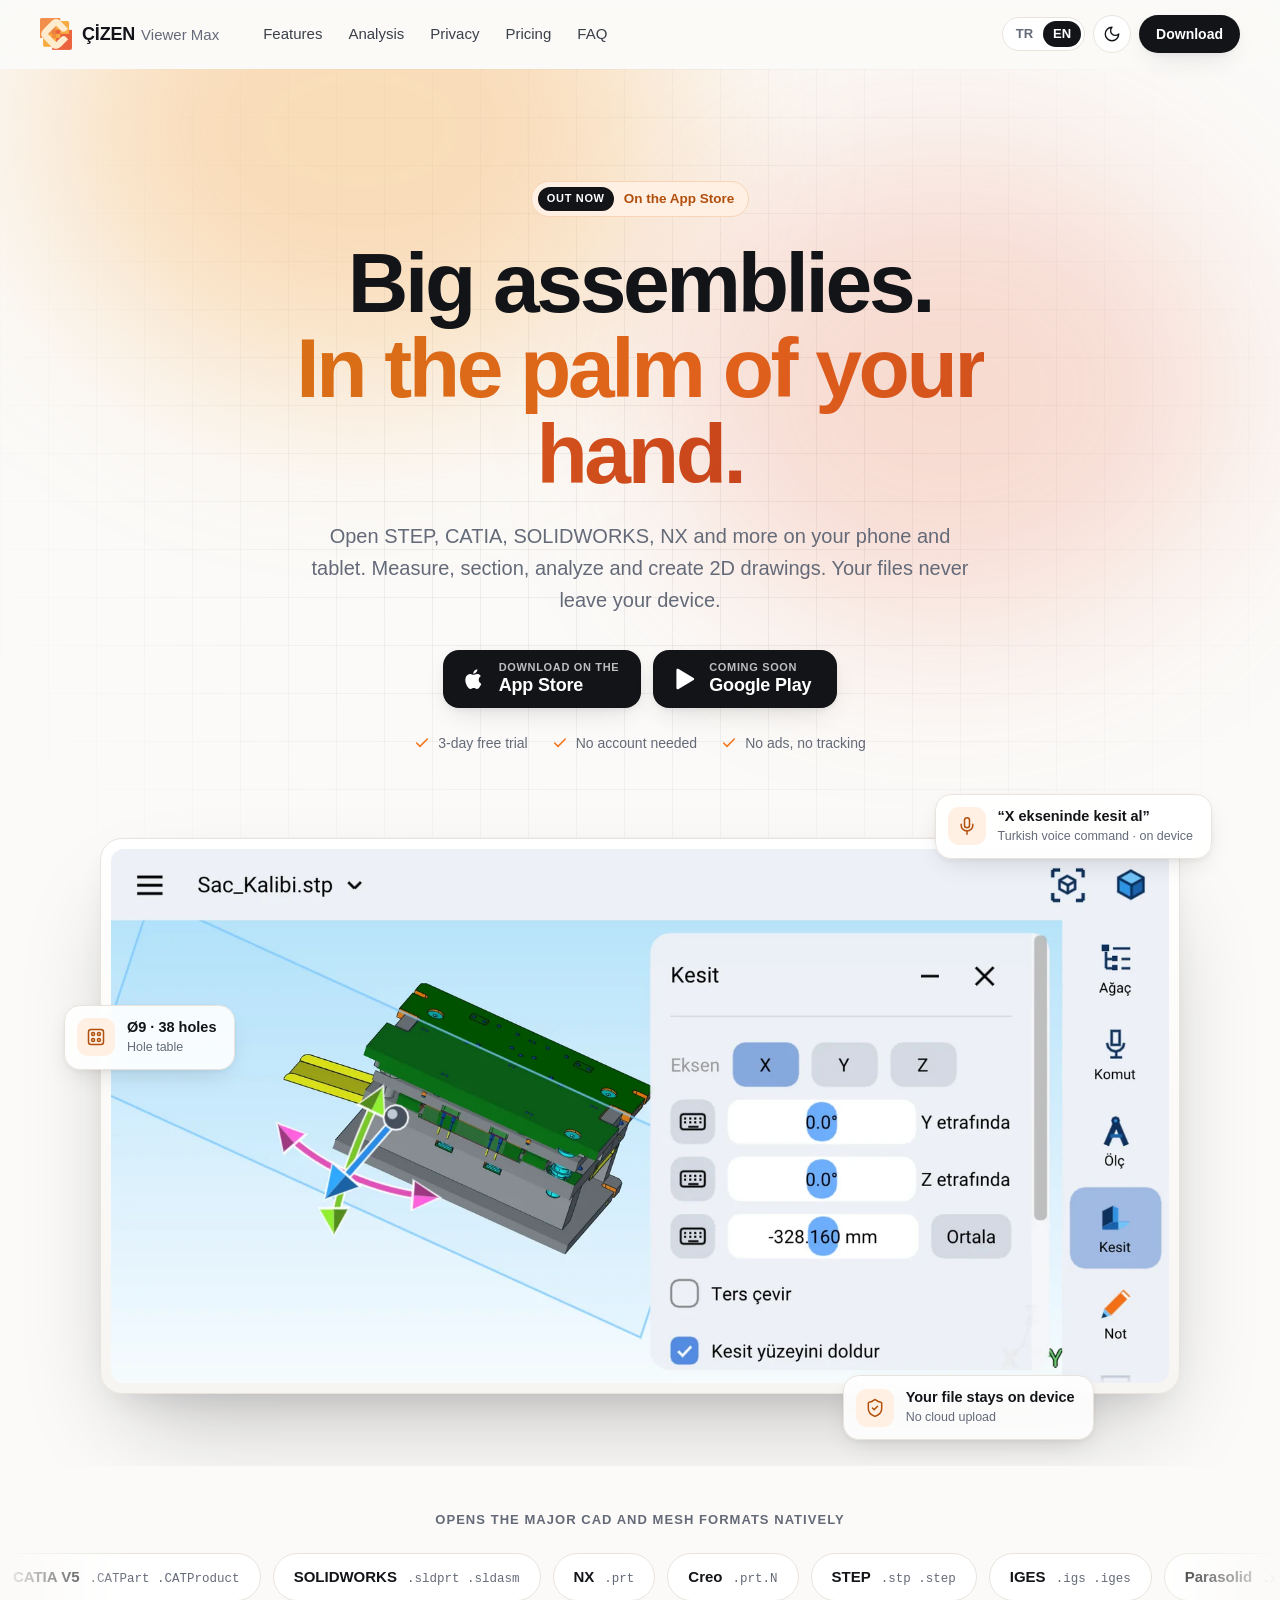
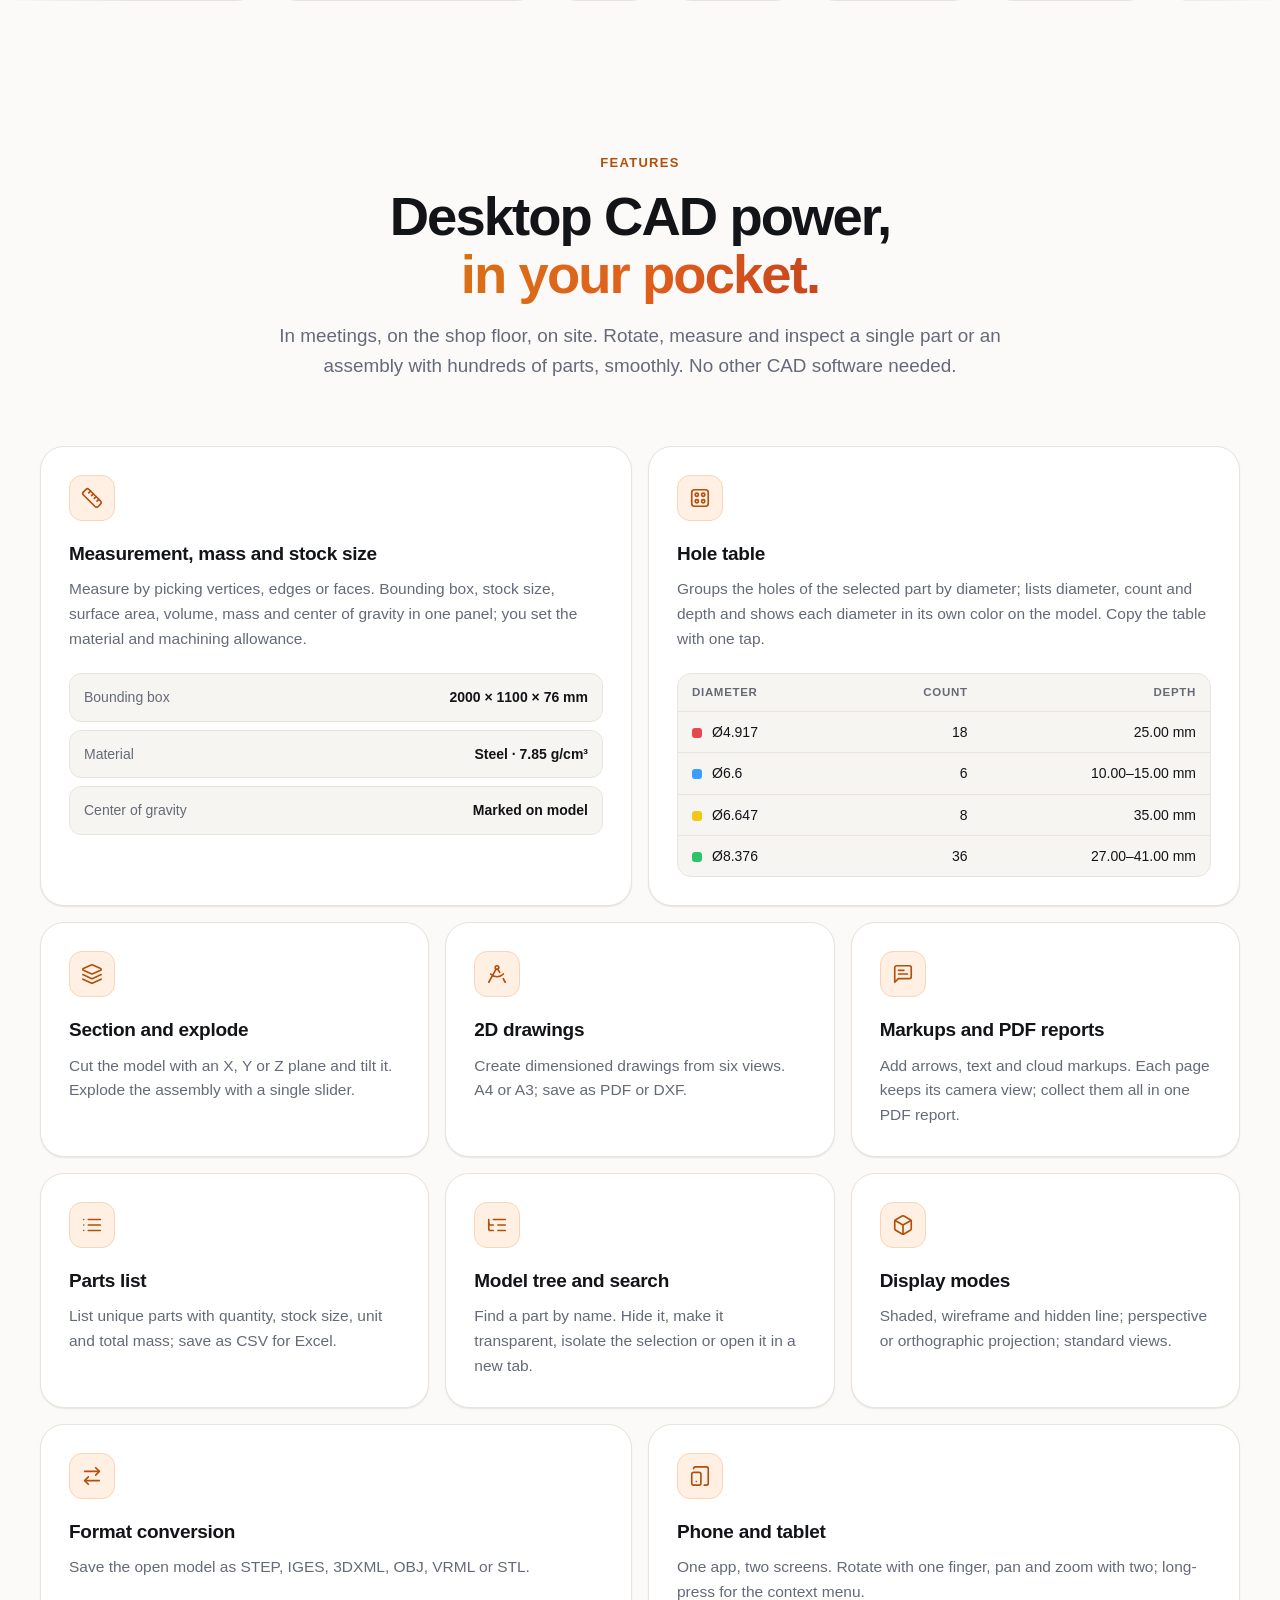
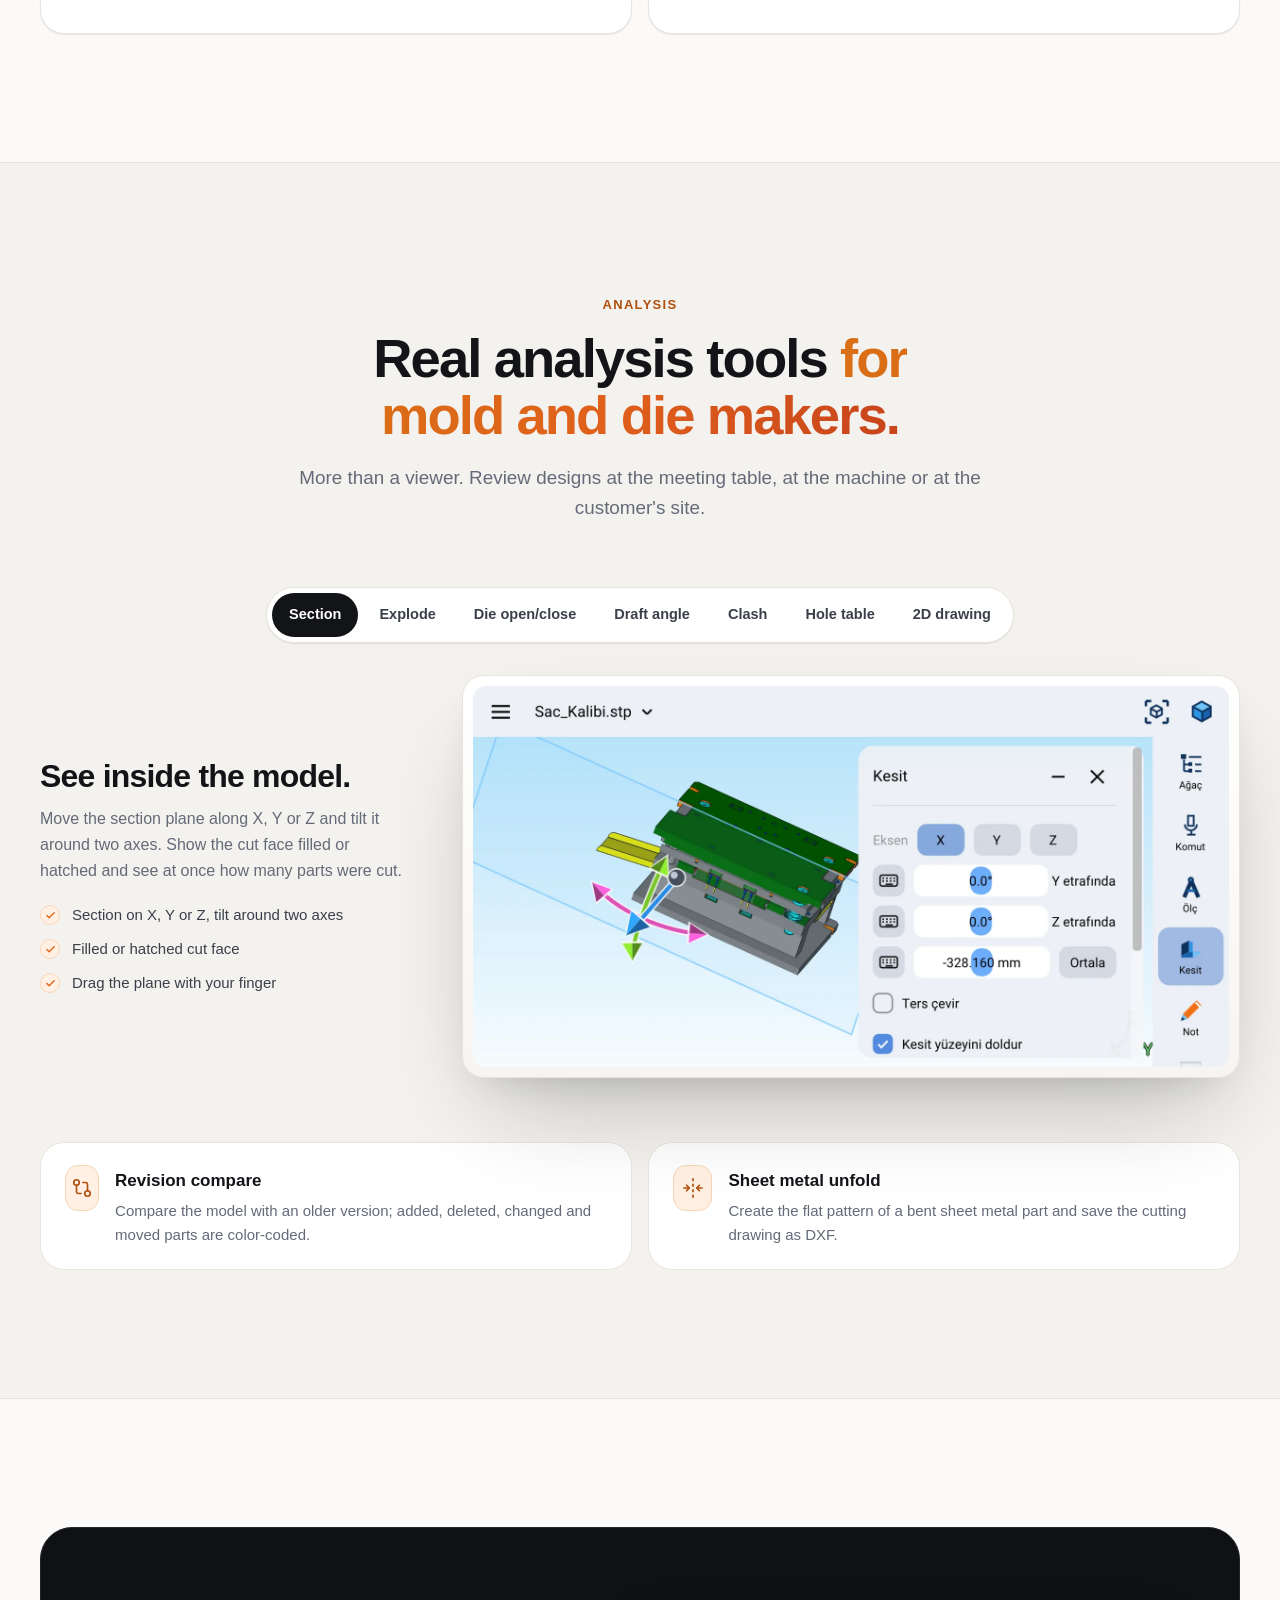
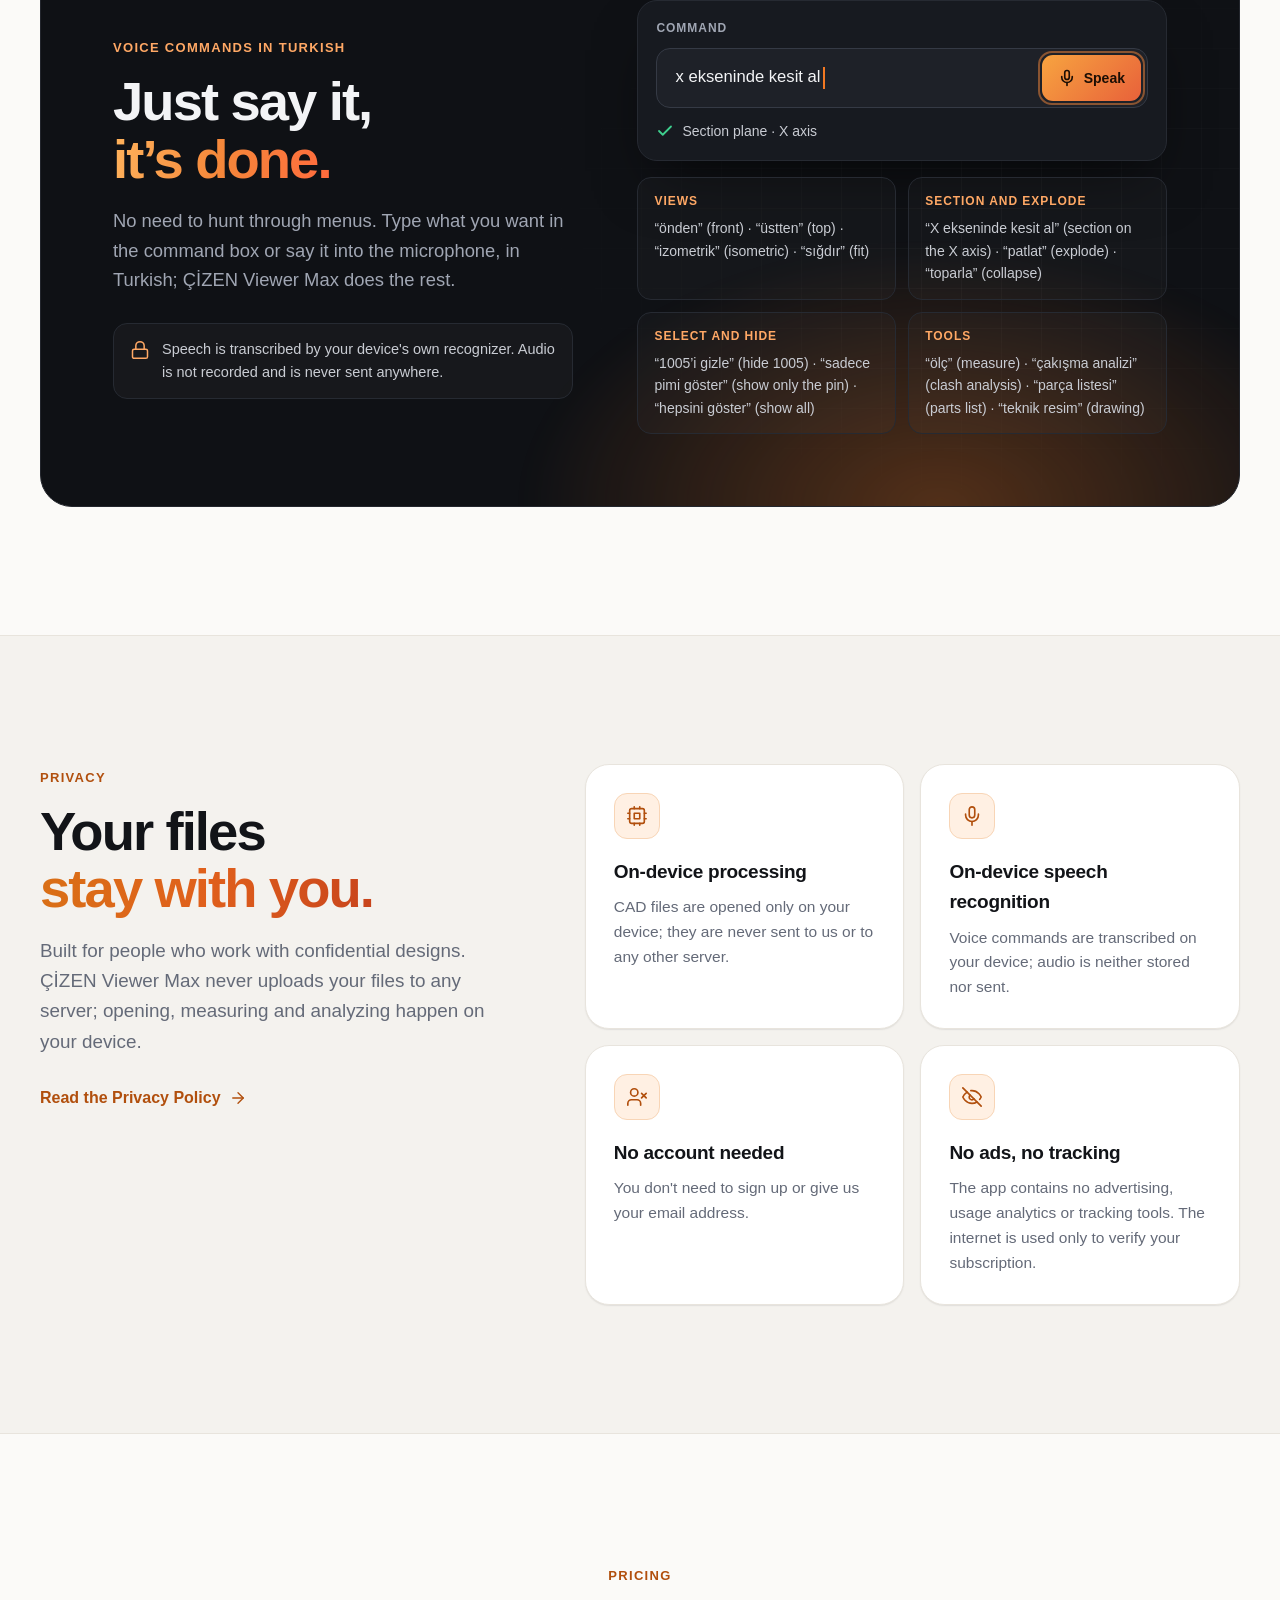
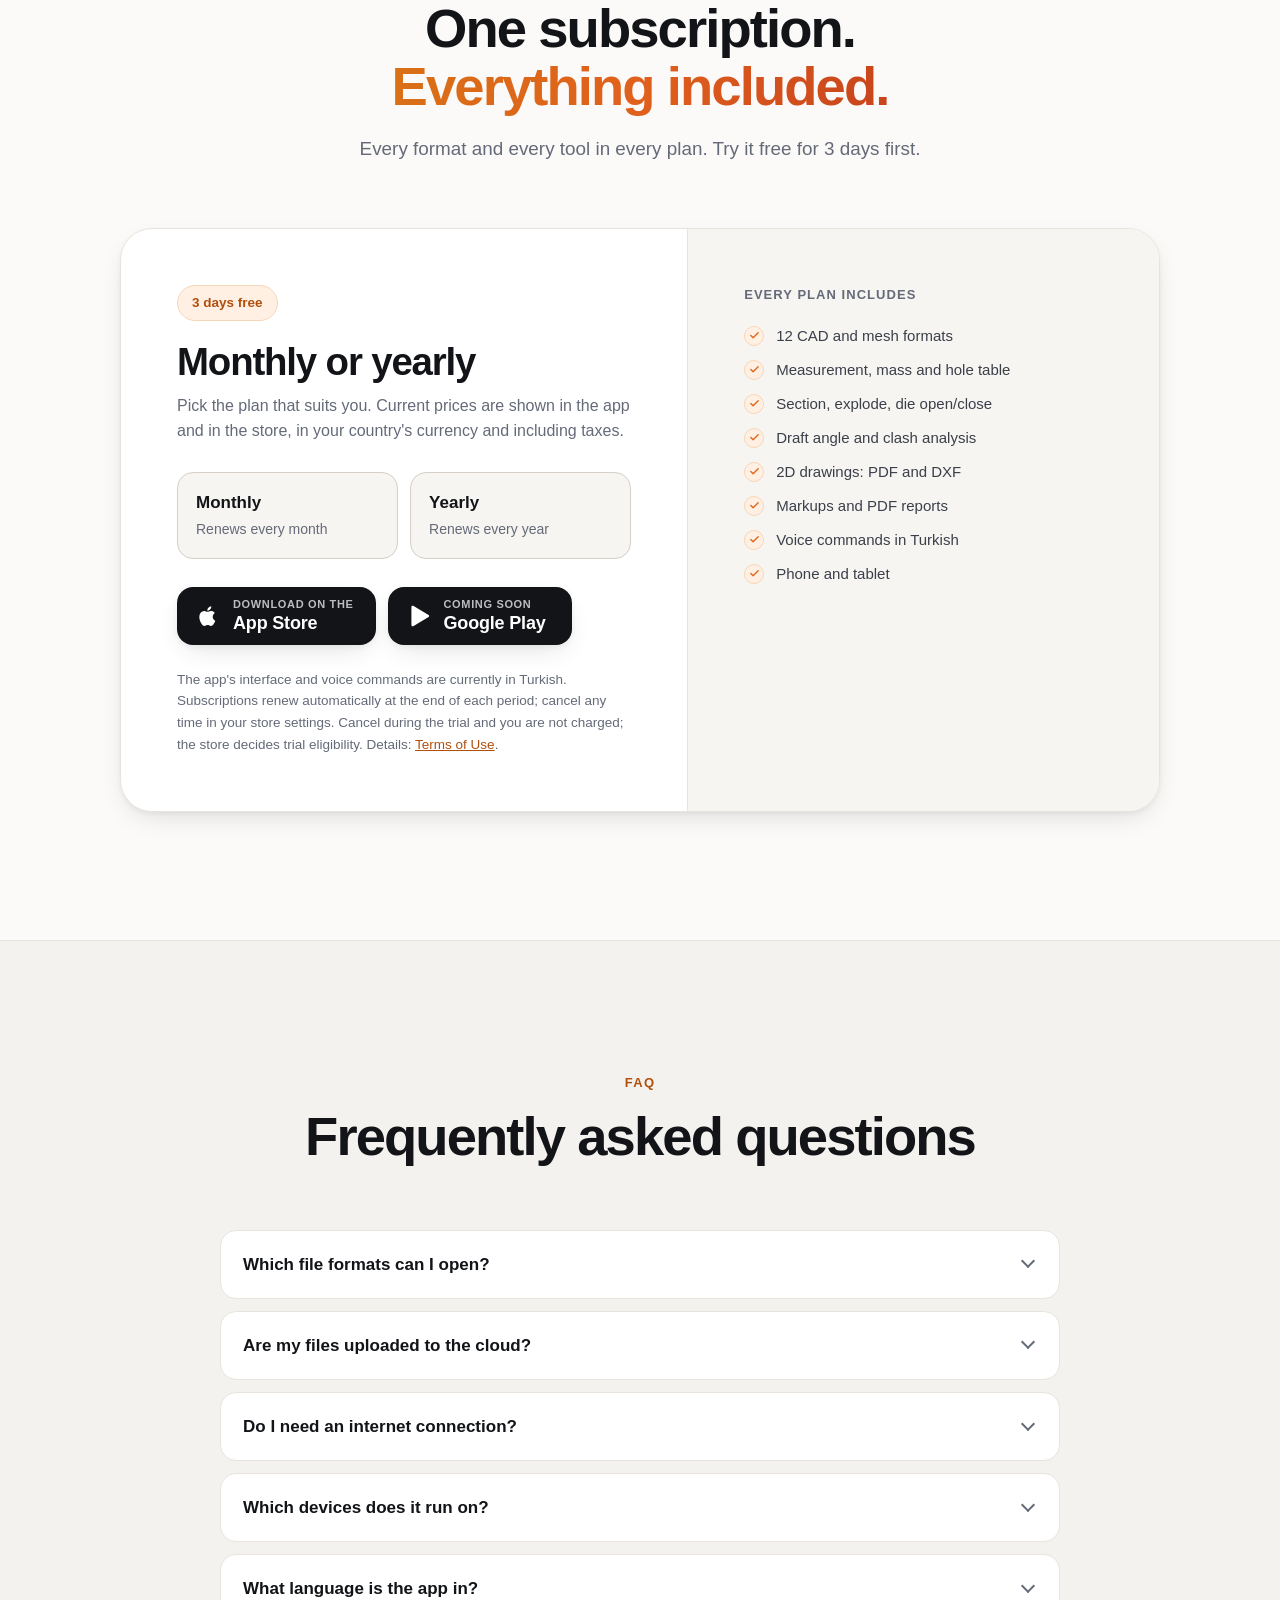
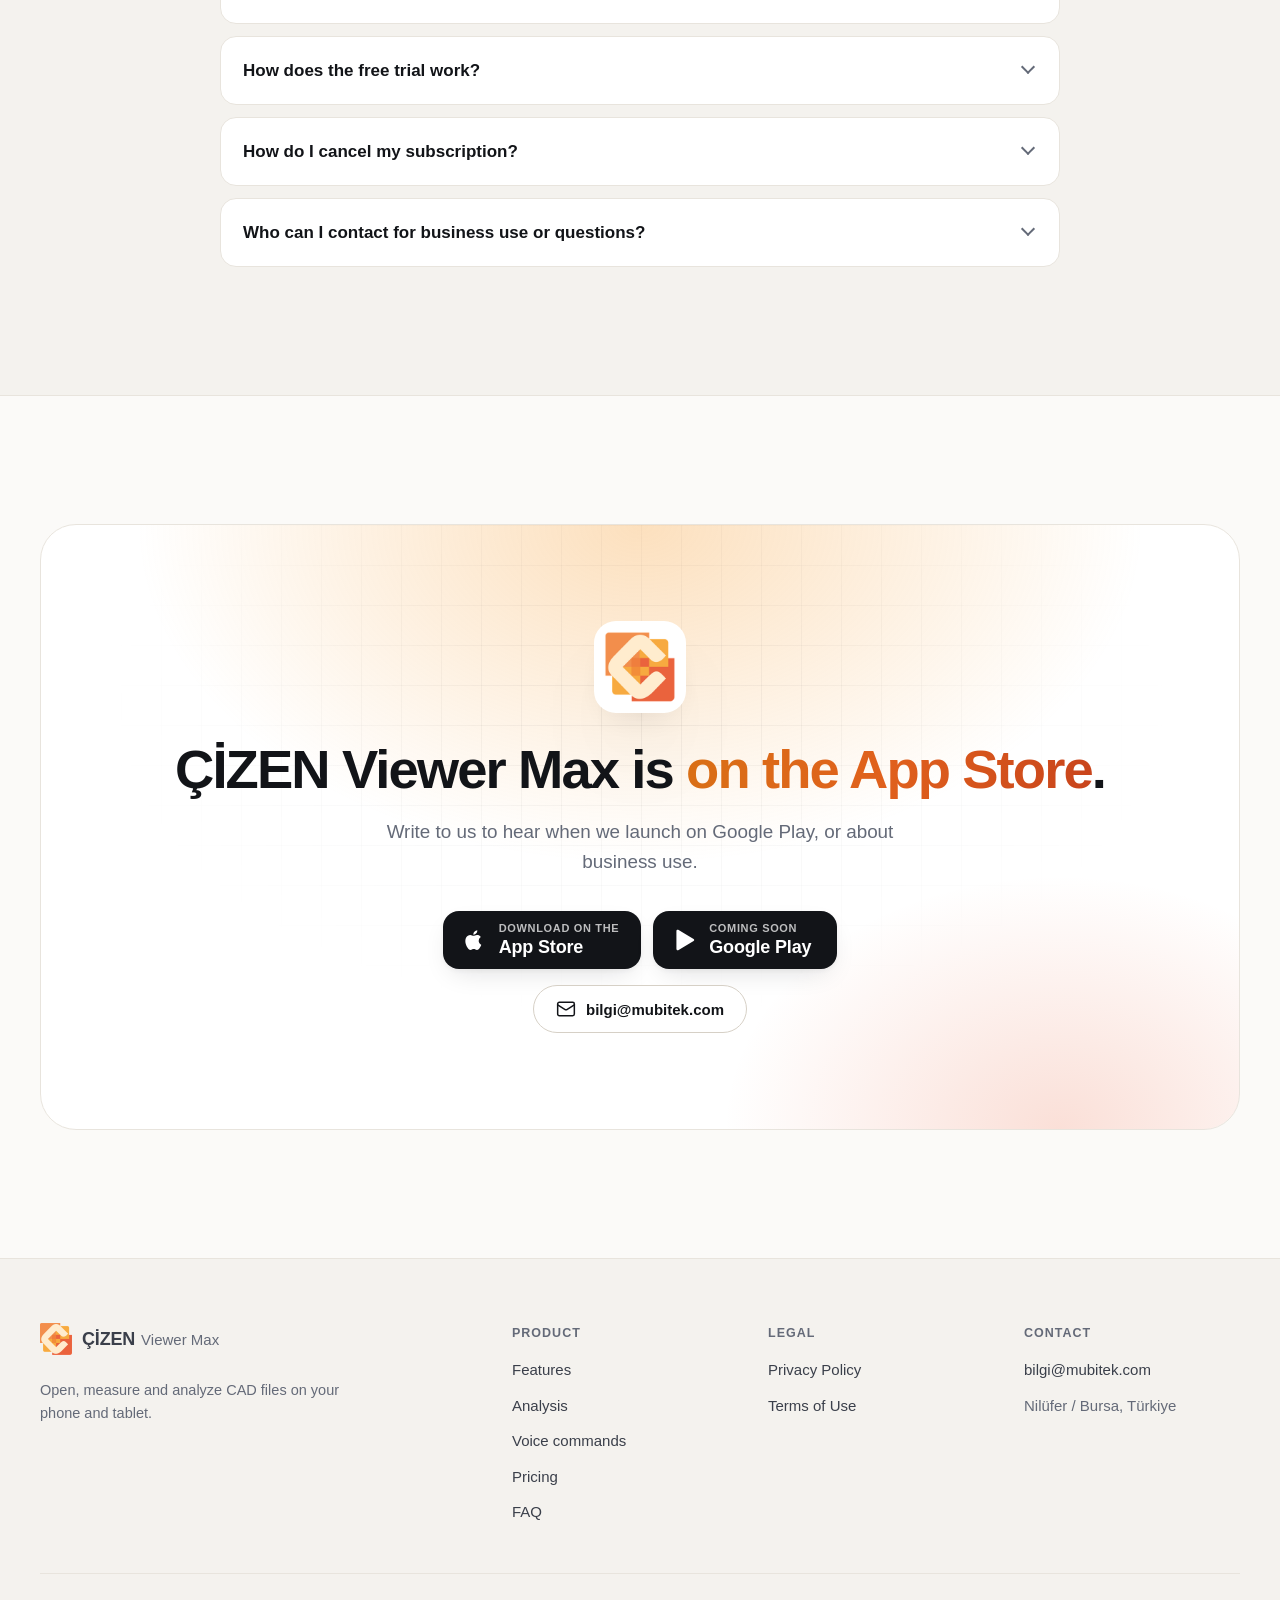
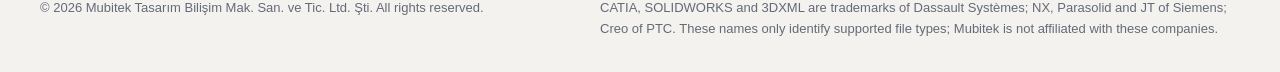
==== commit 959091e1: "feat: link the App Store listing ÇİZEN Viewer Max is live on the App Store. Point the iOS store butt" ====
--- a/en/index.html
+++ b/en/index.html
@@ -24,9 +24,9 @@
 <link rel="icon" type="image/png" sizes="32x32" href="../assets/img/favicon-32.png">
 <link rel="icon" type="image/png" sizes="64x64" href="../assets/img/favicon-64.png">
 <link rel="apple-touch-icon" href="../assets/img/apple-touch-icon.png">
-<link rel="stylesheet" href="../assets/style.css?v=20261118-1">
+<link rel="stylesheet" href="../assets/style.css?v=20261125-1">
 <script>(function(){var d=document.documentElement,t;d.classList.add('js');try{t=localStorage.getItem('cizen-theme')}catch(e){}if(t!=='light'&&t!=='dark'){t=window.matchMedia&&matchMedia('(prefers-color-scheme: dark)').matches?'dark':'light'}d.setAttribute('data-theme',t)})();</script>
-<script src="../assets/site.js?v=20261118-1" defer></script>
+<script src="../assets/site.js?v=20261125-1" defer></script>
 <script type="application/ld+json">{"@context": "https://schema.org", "@type": "SoftwareApplication", "name": "ÇİZEN Viewer Max", "operatingSystem": "iOS, iPadOS, Android", "applicationCategory": "DesignApplication", "description": "Open STEP, CATIA, SOLIDWORKS, NX, Creo and more on iPhone, iPad and Android. Measure, section, analyze and create 2D drawings. Your files never leave your device.", "inLanguage": "en", "url": "https://evoksoftwareorganization.github.io/cizenviewer-max-web/en/", "image": "https://evoksoftwareorganization.github.io/cizenviewer-max-web/assets/img/og-image.jpg", "publisher": {"@type": "Organization", "name": "Mubitek Tasarım Bilişim Mak. San. ve Tic. Ltd. Şti.", "email": "bilgi@mubitek.com"}}</script>
 </head>
 <body>
@@ -58,7 +58,7 @@
     <div class="hero-bg" aria-hidden="true"><div class="grid-bg"></div><div class="glow g1"></div><div class="glow g2"></div></div>
     <div class="container">
       <div class="hero-copy">
-        <span class="eyebrow"><b>Coming soon</b>For iOS and Android</span>
+        <span class="eyebrow"><b>Out now</b>On the App Store</span>
         <h1>Big assemblies.<br><span class="grad">In the palm of your hand.</span></h1>
         <p class="lead">Open STEP, CATIA, SOLIDWORKS, NX and more on your phone and tablet. Measure, section, analyze and create 2D drawings. Your files never leave your device.</p>
         <div class="store-row">
@@ -256,8 +256,8 @@
     <div class="container">
       <div class="cta reveal">
         <img class="app-icon" src="../assets/img/app-icon.png" width="92" height="92" alt="">
-        <h2>ÇİZEN Viewer Max is <span class="grad">coming soon</span> to the stores.</h2>
-        <p>Write to us to hear when we launch on the App Store and Google Play, or about business use.</p>
+        <h2>ÇİZEN Viewer Max is <span class="grad">on the App Store</span>.</h2>
+        <p>Write to us to hear when we launch on Google Play, or about business use.</p>
         <div class="store-row">
           <a class="store" data-store="ios"><svg viewBox="0 0 24 24" aria-hidden="true"><path d="M16.37 12.62c-.02-2.3 1.88-3.4 1.96-3.46-1.07-1.56-2.73-1.78-3.32-1.8-1.41-.14-2.76.83-3.48.83-.72 0-1.82-.81-3-.79-1.54.02-2.96.9-3.76 2.28-1.6 2.78-.41 6.9 1.15 9.16.76 1.1 1.67 2.34 2.86 2.3 1.15-.05 1.58-.74 2.97-.74 1.38 0 1.77.74 2.98.72 1.23-.02 2.01-1.12 2.76-2.23.87-1.28 1.23-2.52 1.25-2.58-.03-.01-2.4-.92-2.42-3.66zM14.1 5.86c.63-.77 1.06-1.83.94-2.89-.91.04-2.01.61-2.66 1.37-.58.67-1.1 1.76-.96 2.8 1.01.08 2.05-.51 2.68-1.28z"/></svg><span class="store-text"><small><span class="s-soon">Coming soon</span><span class="s-live">Download on the</span></small><strong>App Store</strong></span></a>
           <a class="store" data-store="android"><svg viewBox="0 0 24 24" aria-hidden="true"><path d="M5 3.6v16.8a1.1 1.1 0 0 0 1.66.95l14.2-8.4a1.1 1.1 0 0 0 0-1.9L6.66 2.65A1.1 1.1 0 0 0 5 3.6Z"/></svg><span class="store-text"><small><span class="s-soon">Coming soon</span><span class="s-live">Get it on</span></small><strong>Google Play</strong></span></a>
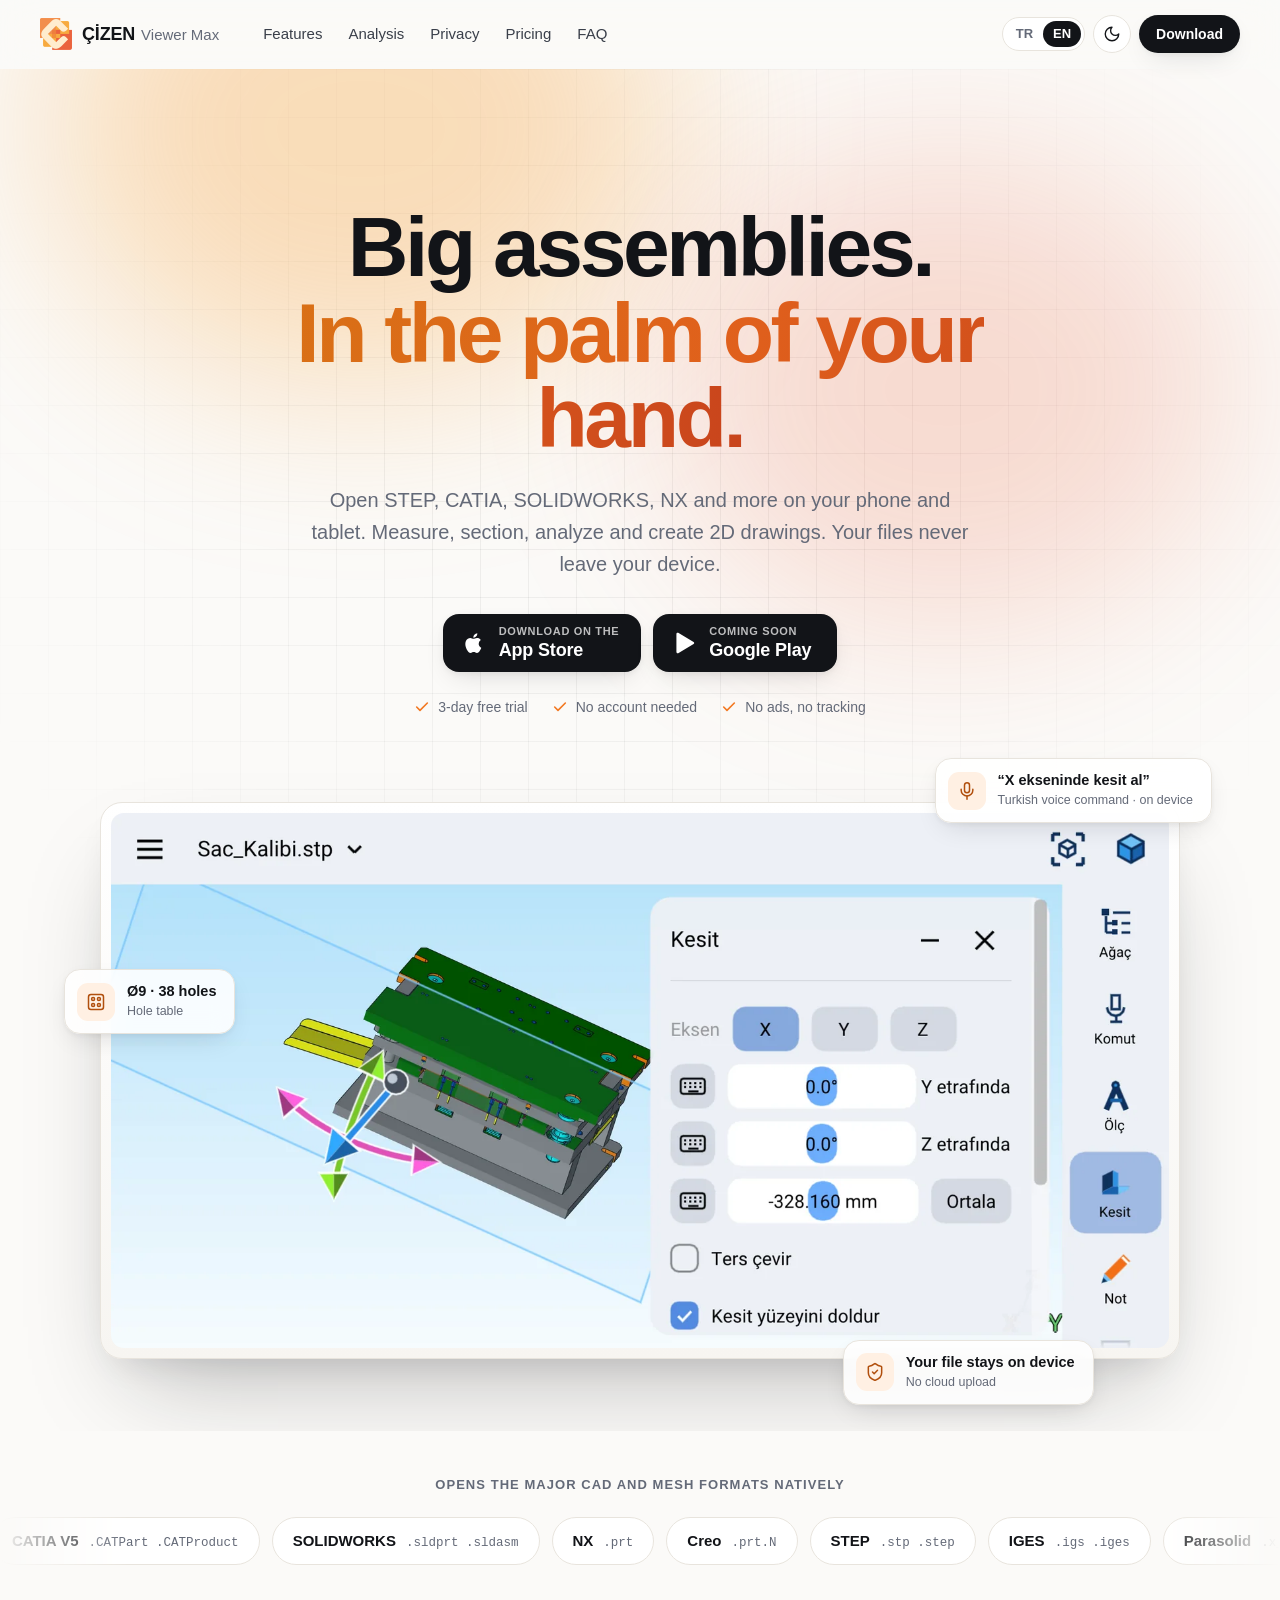
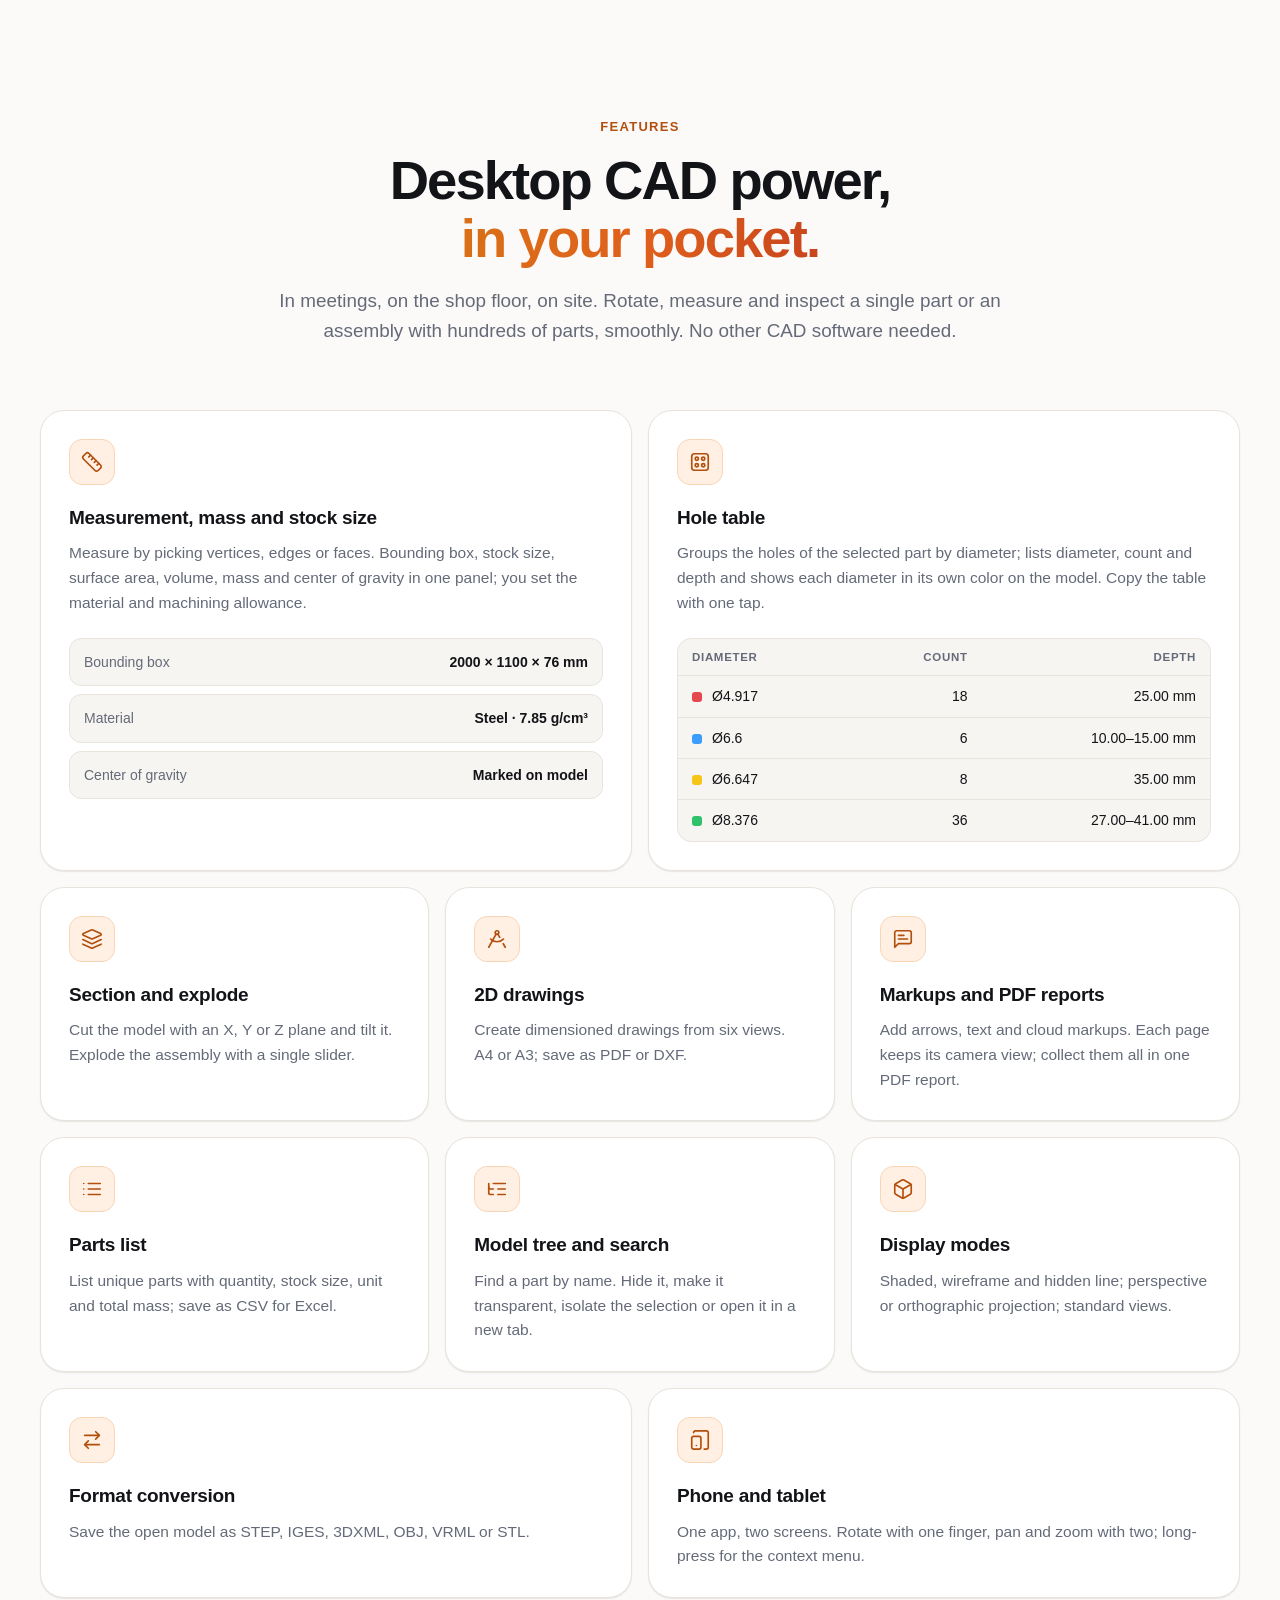
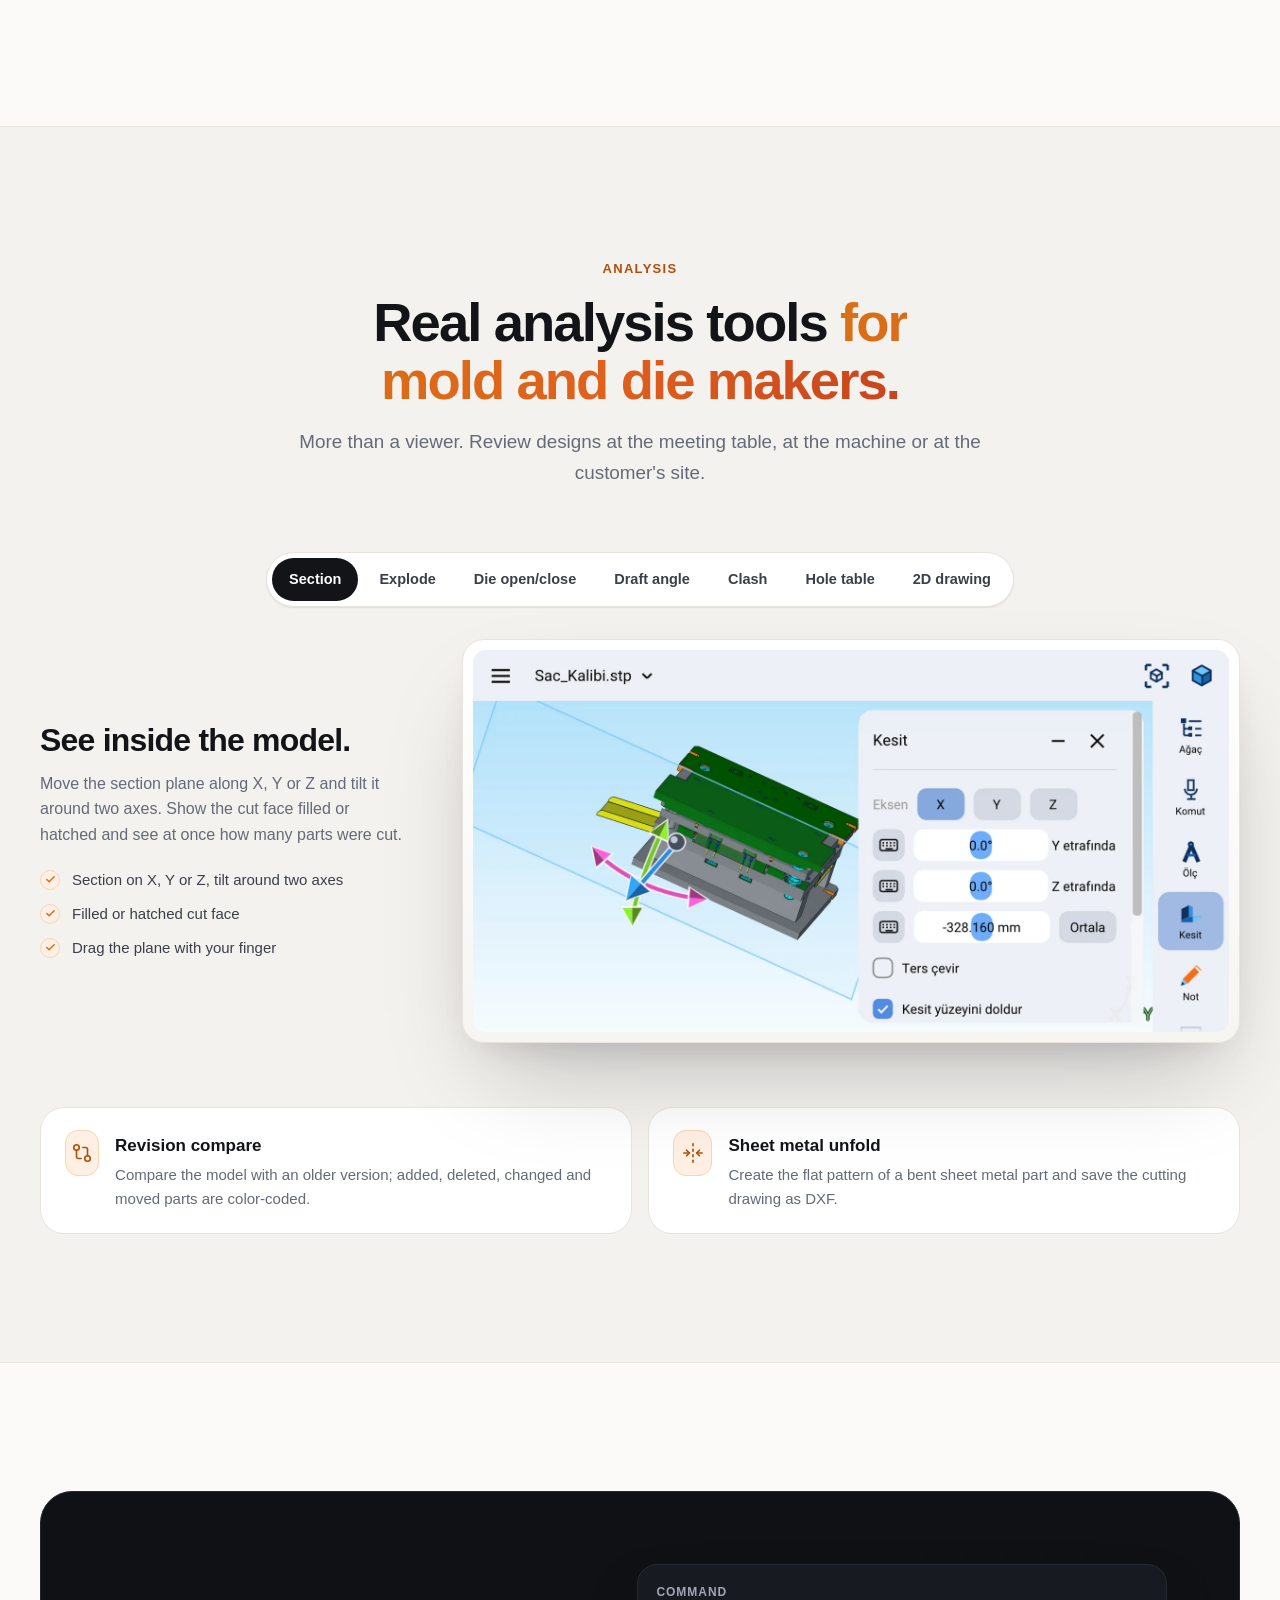
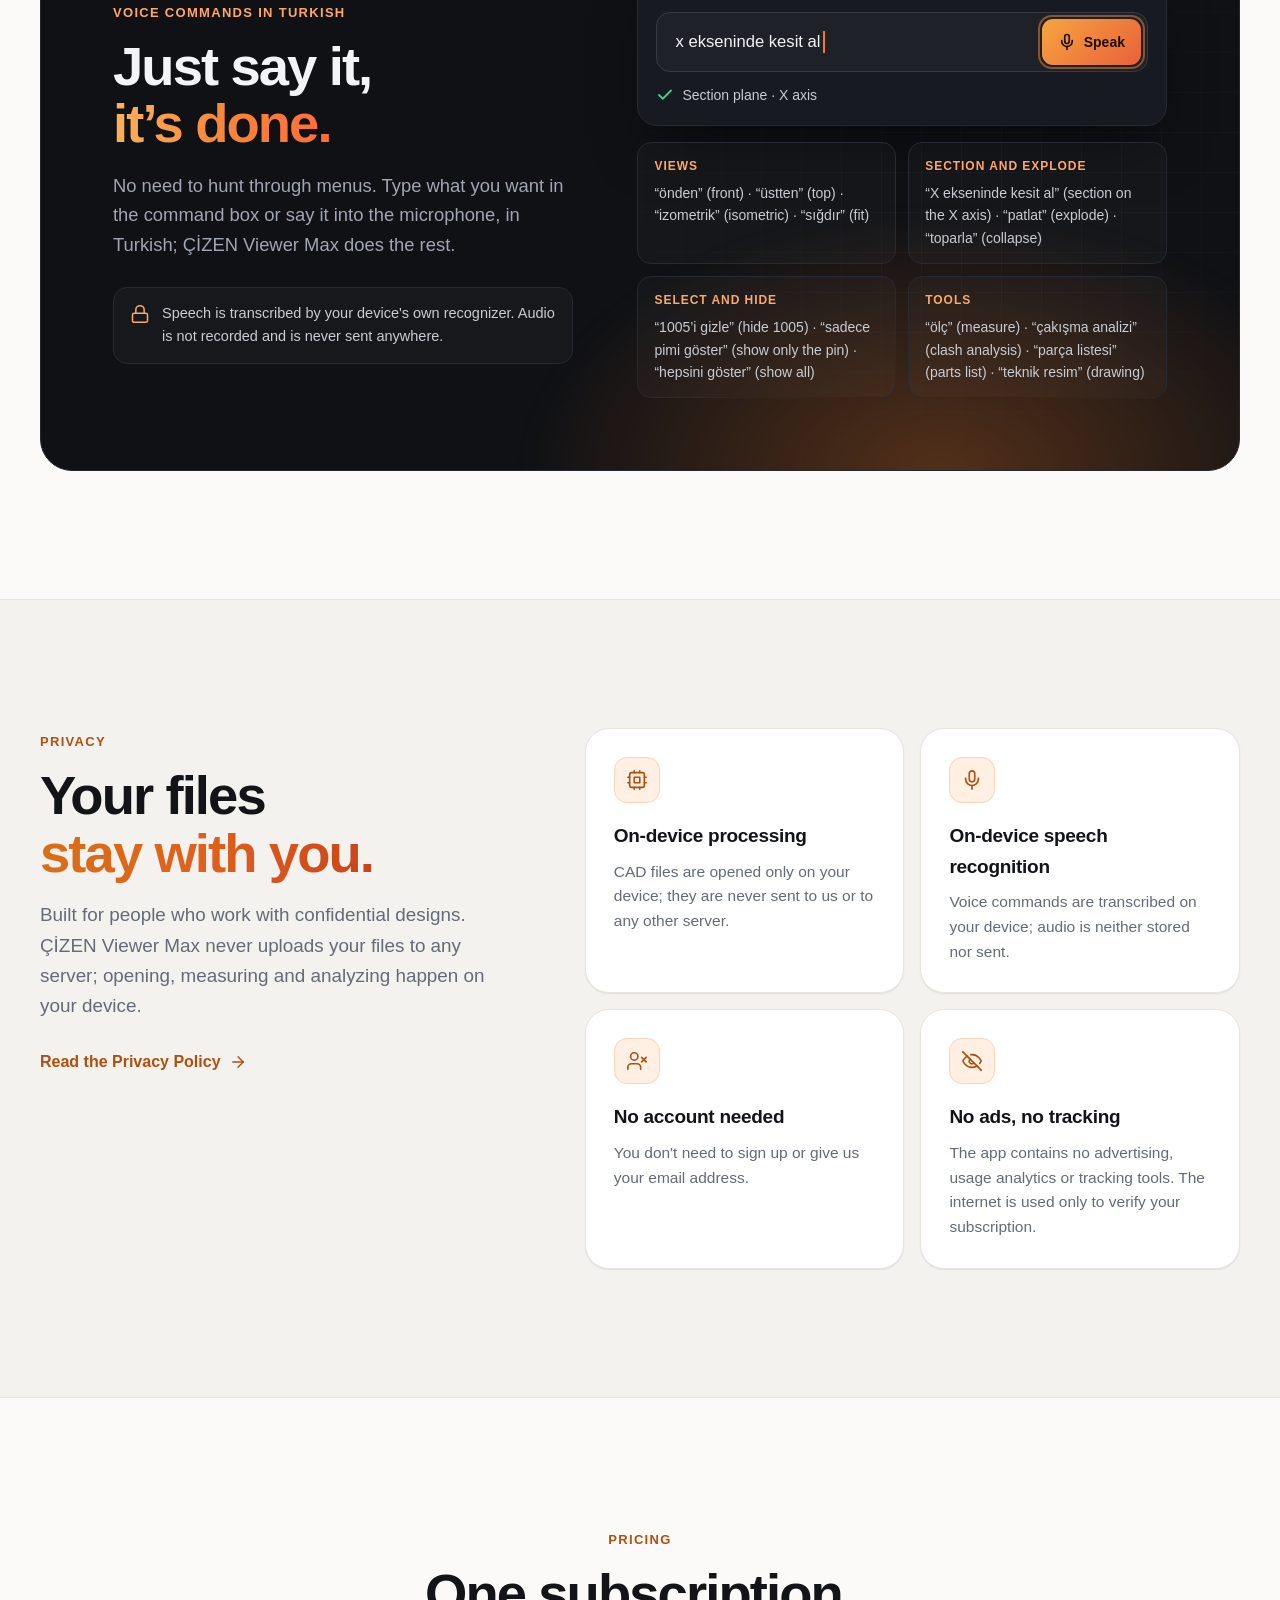
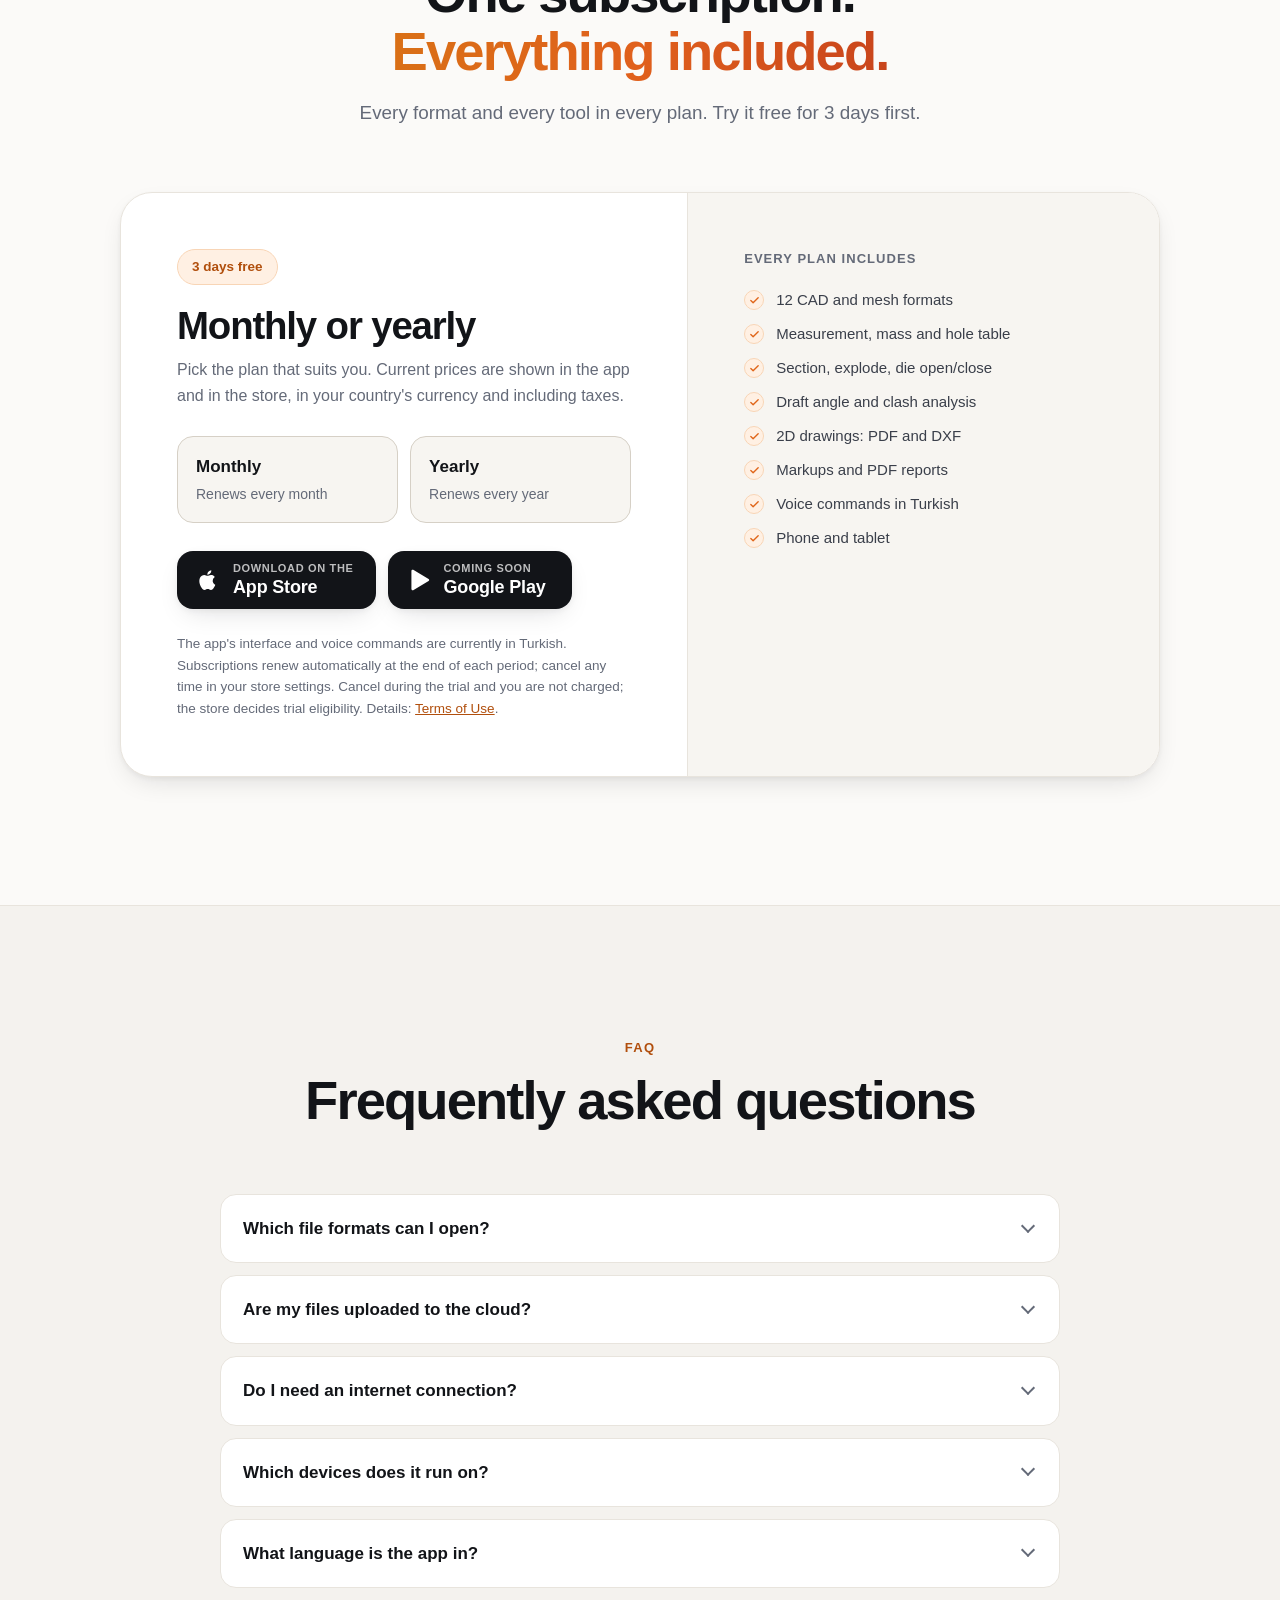
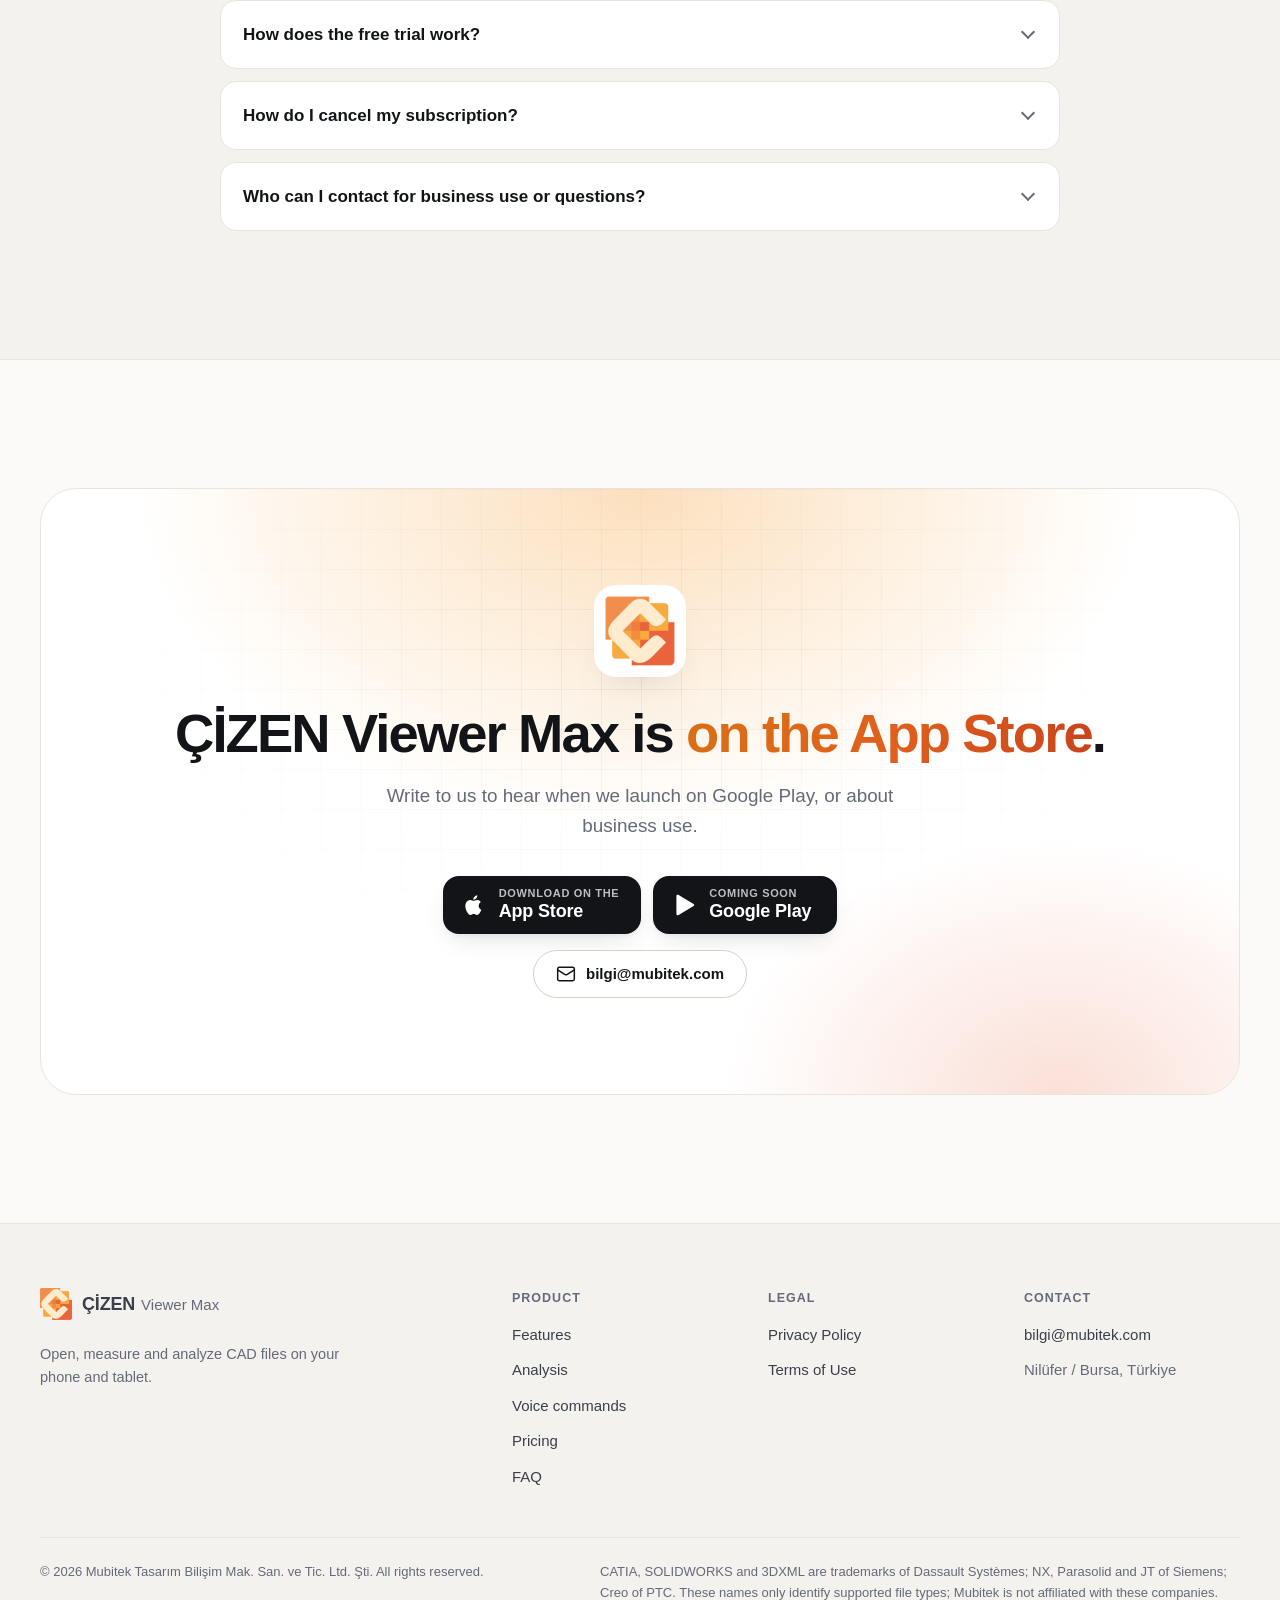
==== commit 77dbe9ac: "feat: remove the hero availability badge Drop the "Yayında · App Store'da" badge above the hero head" ====
--- a/en/index.html
+++ b/en/index.html
@@ -58,7 +58,6 @@
     <div class="hero-bg" aria-hidden="true"><div class="grid-bg"></div><div class="glow g1"></div><div class="glow g2"></div></div>
     <div class="container">
       <div class="hero-copy">
-        <span class="eyebrow"><b>Out now</b>On the App Store</span>
         <h1>Big assemblies.<br><span class="grad">In the palm of your hand.</span></h1>
         <p class="lead">Open STEP, CATIA, SOLIDWORKS, NX and more on your phone and tablet. Measure, section, analyze and create 2D drawings. Your files never leave your device.</p>
         <div class="store-row">
